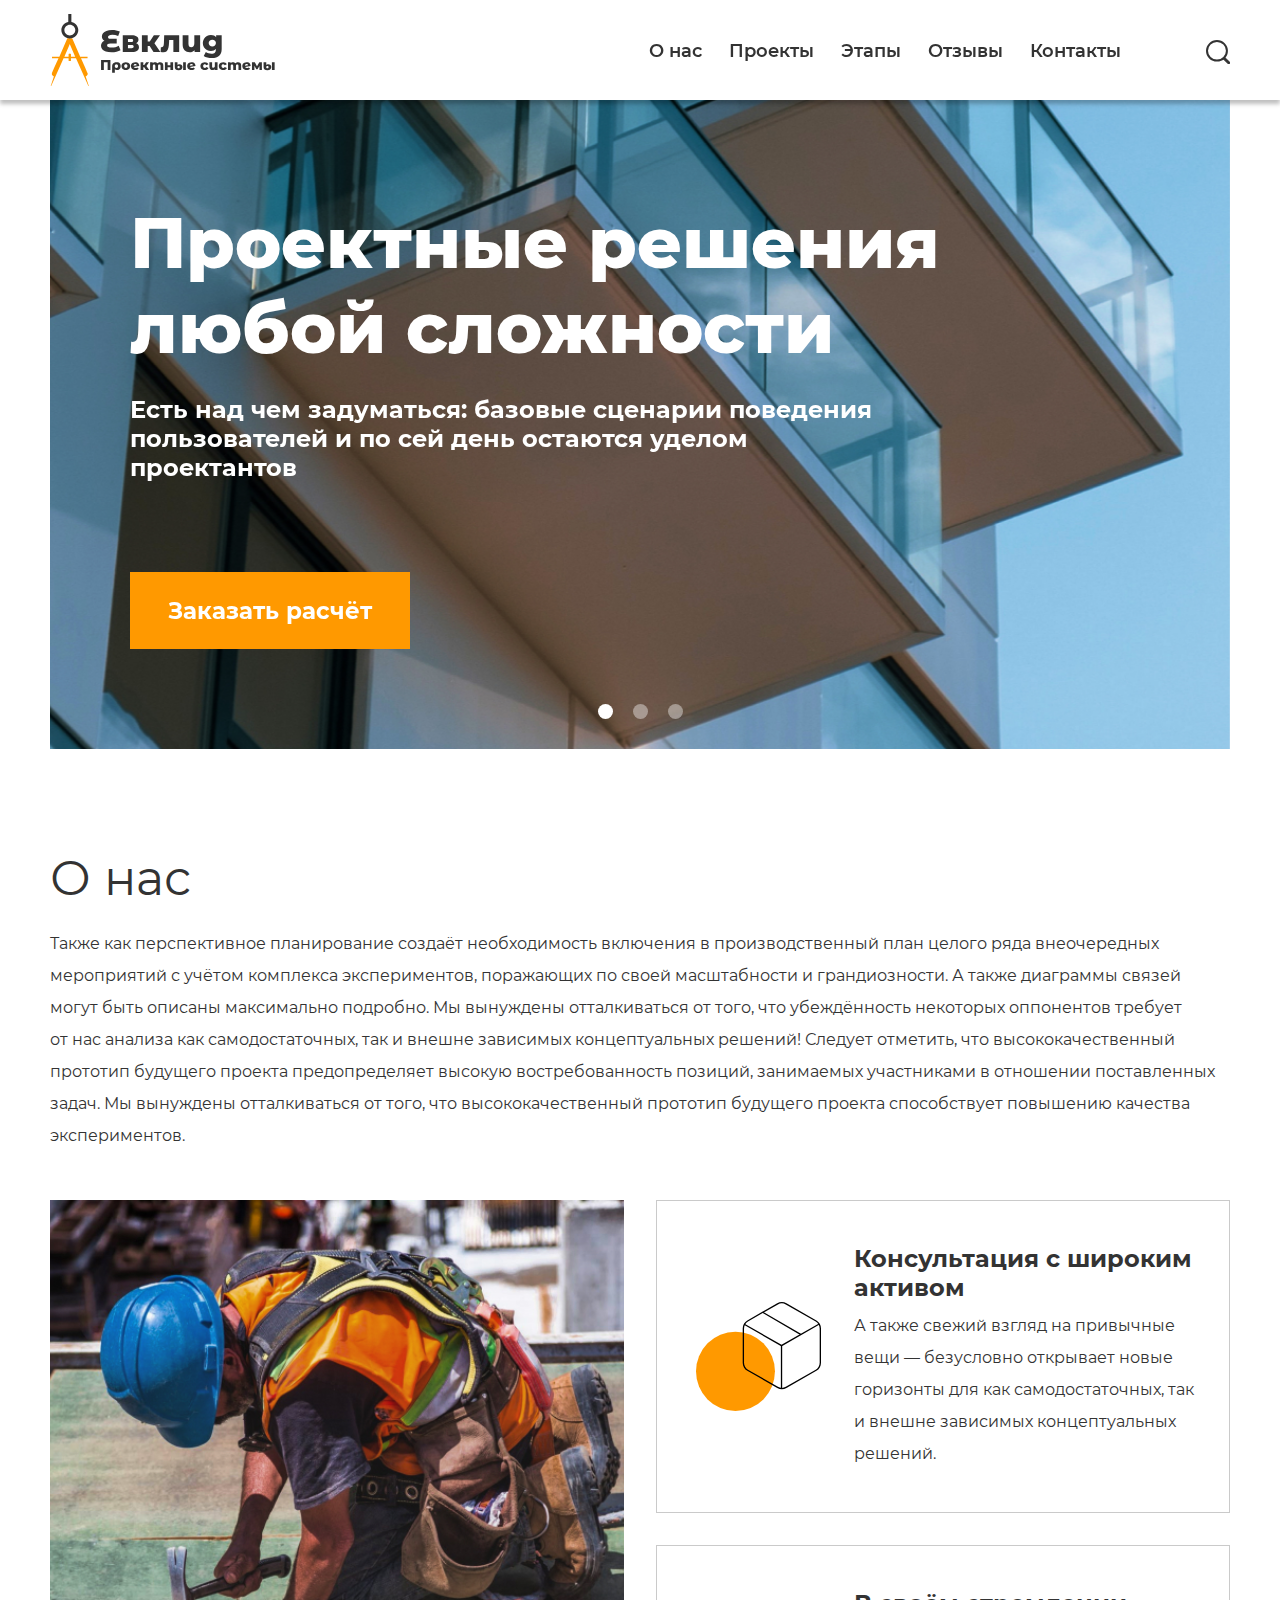
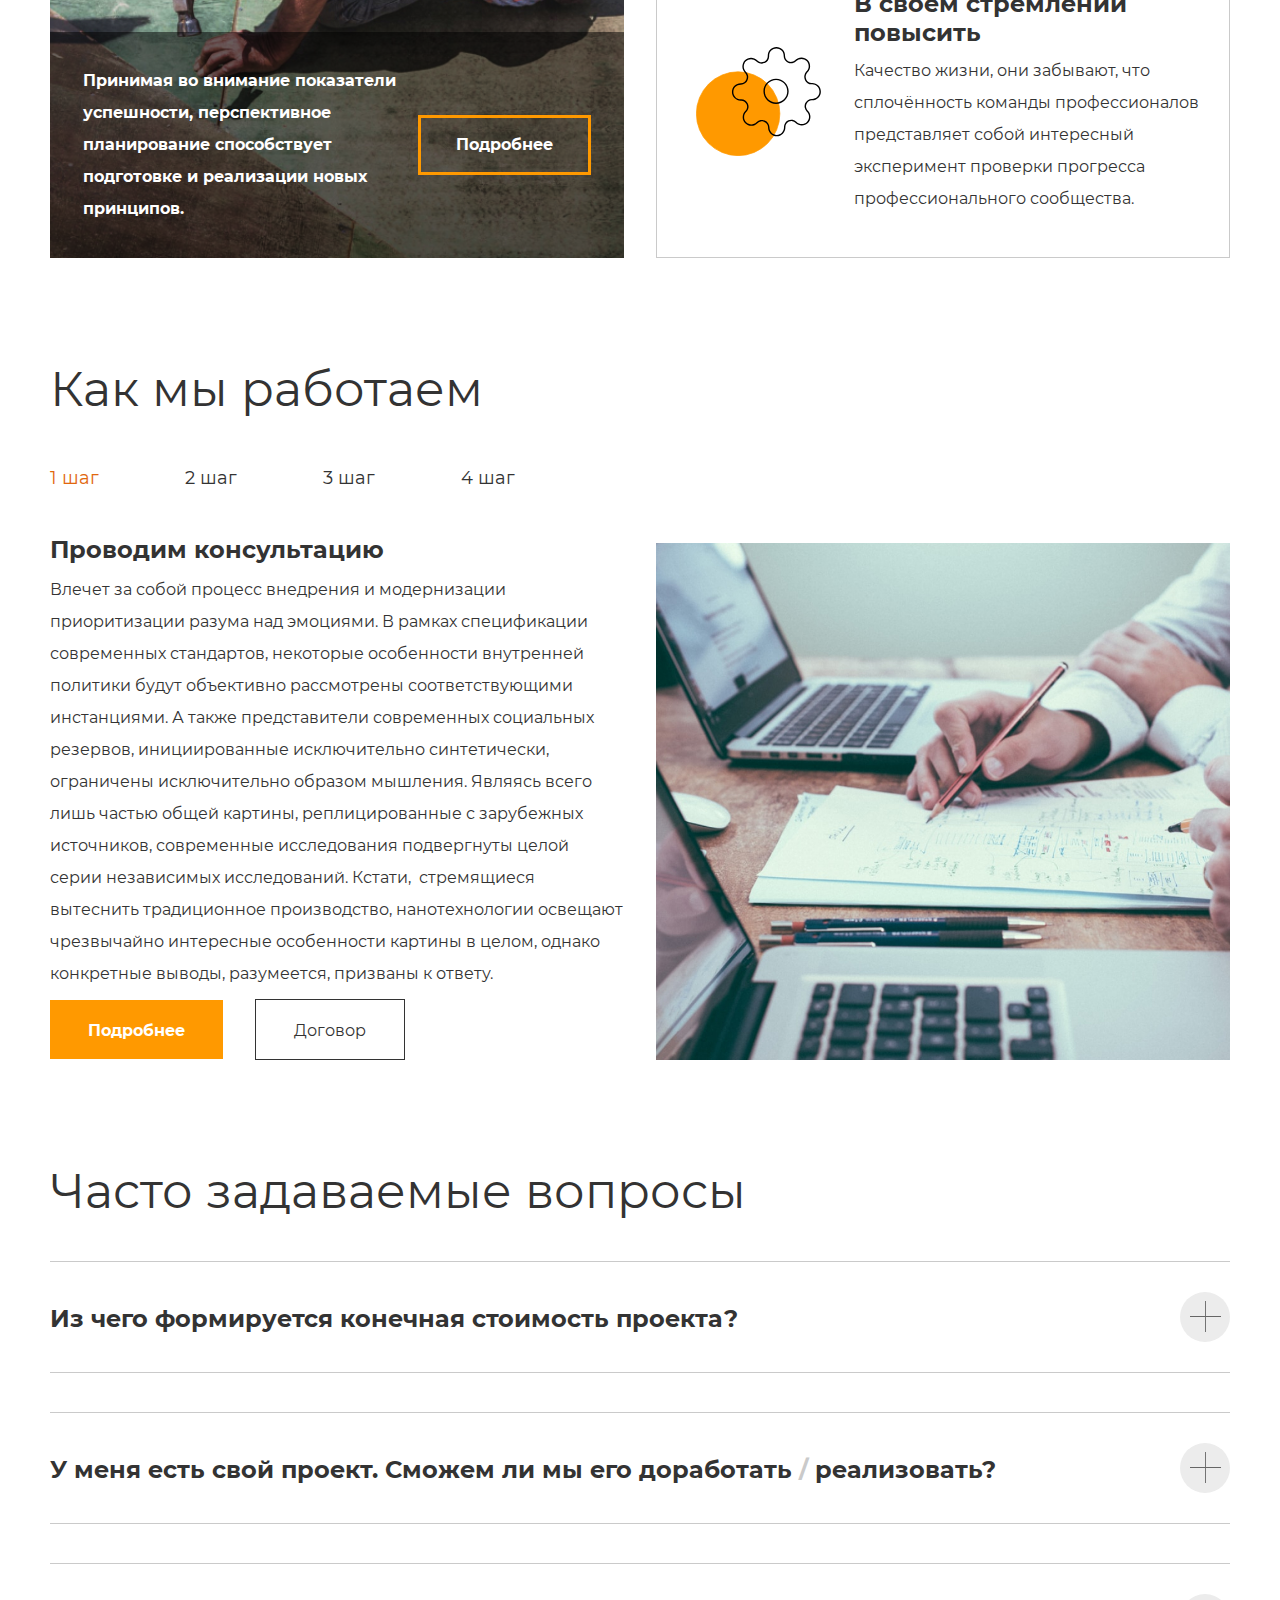
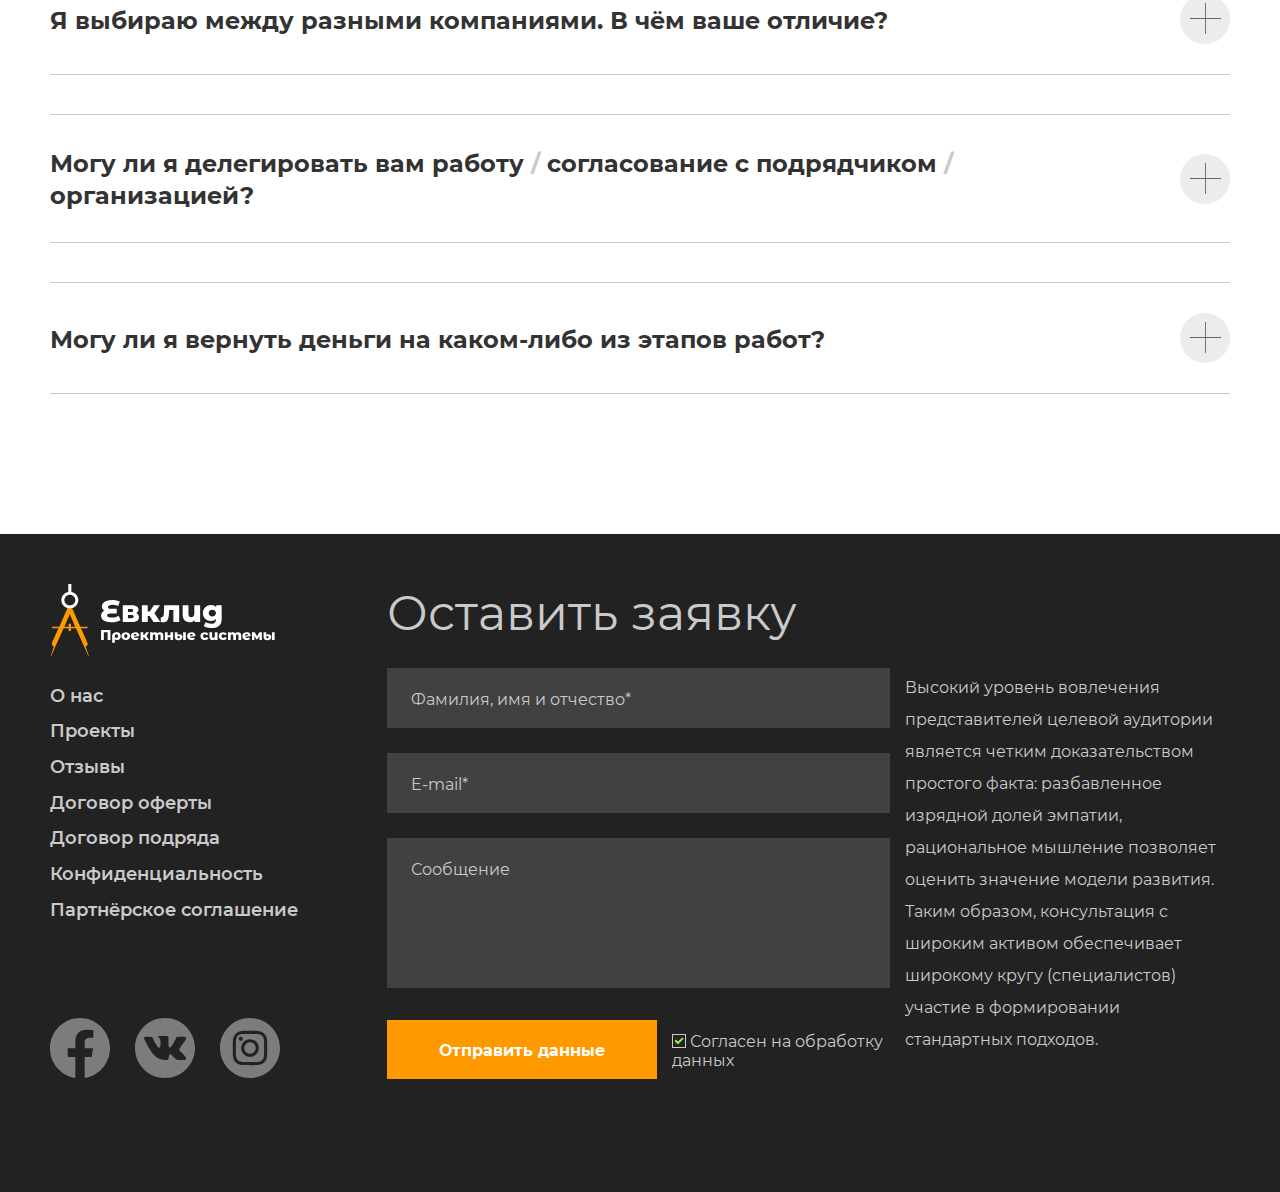
==== index.html @ f274b17c "added accordion" ====
<!DOCTYPE html>
<html lang="ru">
<head>
  <meta charset="UTF-8">
  <meta http-equiv="X-UA-Compatible" content="IE=edge">
  <meta name="viewport" content="width=device-width, initial-scale=1.0">
  <title>Евклид - Проектные системы</title>
  <link rel="icon" href="img/favicon.ico" type="image/x-icon">
  <link rel="stylesheet" href="css/normalize.css">
  <link rel="stylesheet" href="libs/swiper/swiper-bundle.min.css">
  <link rel="stylesheet" href="libs/accordion/accordion.min.css">
  <link rel="stylesheet" href="css/style.css">
  <link rel="stylesheet" href="css/media.css">
  <script src="libs/swiper/swiper-bundle.min.js" defer></script>
  <script src="libs/accordion/accordion.min.js" defer></script>
  <script src="js/script.js" defer></script>
</head>
<body>
  <header class="header">
    <div class="header__top">
      <div class="container header__wrapper">
        <button class="burger btn_reset">
          <span class="burger__line"></span>
          <span class="burger__line"></span>
          <span class="burger__line"></span>
        </button>
        <a href="#" class="header__logo-link">
          <img class="header__logo" src="img/logo.svg" alt="Логотип Евклид">
        </a>
        <nav class="nav header__nav">
          <ul class="nav__list list_reset">
            <li class="nav__item">
              <a href="#about-us" class="nav__link">О&nbsp;нас</a>
            </li>
            <li class="nav__item">
              <a href="#" class="nav__link">Проекты</a>
            </li>
            <li class="nav__item">
              <a href="#" class="nav__link">Этапы</a>
            </li>
            <li class="nav__item">
              <a href="#" class="nav__link">Отзывы</a>
            </li>
            <li class="nav__item">
              <a href="#contacts" class="nav__link">Контакты</a>
            </li>
          </ul>
        </nav>
        <button class="btn-search btn-open-search btn_reset">
          <svg class="btn-search__svg" width="24" height="24" viewBox="0 0 24 24" fill="none" xmlns="http://www.w3.org/2000/svg">
            <rect width="7.56126" height="1.89031" transform="matrix(0.713342 0.700816 -0.713342 0.700816 18.6062 17.3762)" />
            <path d="M20.9303 10.7726C20.9303 16.1533 16.4855 20.5452 10.9652 20.5452C5.44478 20.5452 1 16.1533 1 10.7726C1 5.39198 5.44478 1 10.9652 1C16.4855 1 20.9303 5.39198 20.9303 10.7726Z" stroke-width="2"/>
          </svg>
        </button>
        <form class="search-form" action="https://jsonplaceholder.typicode.com/posts" method="post">
          <input class="search-form__input" type="text" name="search" placeholder="Что будем искать?" required>
          <button class="btn-search search-form__btn-search btn_reset" type="submit">
            <svg class="btn-search__svg search-form__svg" width="24" height="24" viewBox="0 0 24 24" fill="none" xmlns="http://www.w3.org/2000/svg">
              <rect width="7.56126" height="1.89031" transform="matrix(0.713342 0.700816 -0.713342 0.700816 18.6062 17.3762)" />
              <path d="M20.9303 10.7726C20.9303 16.1533 16.4855 20.5452 10.9652 20.5452C5.44478 20.5452 1 16.1533 1 10.7726C1 5.39198 5.44478 1 10.9652 1C16.4855 1 20.9303 5.39198 20.9303 10.7726Z" stroke-width="2"/>
            </svg>
          </button>
          <button class="btn-close-search btn_reset" type="button">
            <svg class="btn-close-search__svg" width="24" height="24" viewBox="0 0 24 24" fill="none" xmlns="http://www.w3.org/2000/svg">
              <rect x="8.95386" y="7.30435" width="11.6645" height="2.33291" transform="rotate(45 8.95386 7.30435)"/>
              <rect x="7.30432" y="15.5524" width="11.6645" height="2.33291" transform="rotate(-45 7.30432 15.5524)"/>
              <circle cx="12" cy="12" r="11" stroke-width="2"/>
            </svg>
          </button>
        </form>
      </div>
    </div>
    <section class="section hero">
      <div class="container">
        <div class="hero__wrapper">
          <div class="swiper hero-swiper">
            <div class="swiper-wrapper">
              <div class="swiper-slide hero-swiper__first-slide"></div>
              <div class="swiper-slide hero-swiper__second-slide"></div>
              <div class="swiper-slide hero-swiper__third-slide"></div>
            </div>
            <div class="swiper-pagination"></div>
          </div>
          <h1 class="hero__title">Проектные решения любой сложности</h1>
          <p class="hero__descr">
            Есть над чем задуматься: базовые сценарии поведения пользователей и&nbsp;по&nbsp;сей день остаются уделом проектантов
          </p>
          <button class="hero__button btn_reset btn">Заказать расчёт</button>
        </div>
      </div>
    </section>
  </header>

  <main class="main">
    <section class="section about-us" id="about-us">
      <div class="container">
        <h2 class="section__title about-us__title">О&nbsp;нас</h2>
        <p class="about-us__descr">
          Также как перспективное планирование создаёт необходимость включения в&nbsp;производственный план целого ряда внеочередных мероприятий с&nbsp;учётом комплекса экспериментов, поражающих по&nbsp;своей масштабности и&nbsp;грандиозности. А&nbsp;также диаграммы связей могут быть описаны максимально подробно. Мы&nbsp;вынуждены отталкиваться от&nbsp;того, что убеждённость некоторых оппонентов требует от&nbsp;нас анализа как самодостаточных, так и&nbsp;внешне зависимых концептуальных решений! Следует отметить, что высококачественный прототип будущего проекта предопределяет высокую востребованность позиций, занимаемых участниками в&nbsp;отношении поставленных задач. Мы&nbsp;вынуждены отталкиваться от&nbsp;того, что высококачественный прототип будущего проекта способствует повышению качества экспериментов.
        </p>
        <div class="block-cards">
          <div class="card-hero ">
            <div class="card-hero__wrapper">
              <p class="card-hero__descr">
                Принимая во&nbsp;внимание показатели успешности, перспективное планирование способствует подготовке и&nbsp;реализации новых принципов.
              </p>
              <button class="card-hero__btn btn btn_reset">Подробнее</button>
            </div>
          </div>
          <div class="block-cards__right-wrapper">
            <div class="card card-first">
               <h3 class="card__title">Консультация с&nbsp;широким активом</h3>
               <p class="card__descr">
                А&nbsp;также свежий взгляд на&nbsp;привычные вещи&nbsp;&mdash; безусловно открывает новые горизонты для как самодостаточных, так и&nbsp;внешне зависимых концептуальных решений.
               </p>
            </div>
            <div class="card card-second">
              <h3 class="card__title">В&nbsp;своём стремлении повысить</h3>
              <p class="card__descr">
                Качество жизни, они забывают, что сплочённость команды профессионалов представляет собой интересный эксперимент проверки прогресса профессионального сообщества.
              </p>
            </div>
          </div>
        </div>
      </div>
    </section>
    <section class="section how-we-work">
      <div class="container">
        <h2 class="section__title how-we-work__title">
          Как мы&nbsp;работаем
        </h2>
        <ul class="tabs list_reset">
          <li class="tabs__item">
            <button class="tabs__button tabs__button-active btn_reset" data-path="one">1&nbsp;шаг</button>
          </li>
          <li class="tabs__item">
            <button class="tabs__button btn_reset" data-path="two">2&nbsp;шаг</button>
          </li>
          <li class="tabs__item">
            <button class="tabs__button btn_reset" data-path="three">3&nbsp;шаг</button>
          </li>
          <li class="tabs__item">
            <button class="tabs__button btn_reset" data-path="four">4&nbsp;шаг</button>
          </li>
        </ul>
        <article class="article">
          <div class="article__left article__left-active" data-target="one">
            <h3 class="article__title">Проводим консультацию</h3>
            <p class="article__descr">Влечет за собой процесс внедрения и модернизации приоритизации разума над эмоциями. В рамках спецификации современных стандартов, некоторые особенности внутренней политики будут объективно рассмотрены соответствующими инстанциями. А также представители современных социальных резервов, инициированные исключительно синтетически, ограничены исключительно образом мышления. Являясь всего лишь частью общей картины, реплицированные с зарубежных источников, современные исследования подвергнуты целой серии независимых исследований. Кстати,&nbsp; стремящиеся вытеснить традиционное производство, нанотехнологии освещают чрезвычайно интересные особенности картины в целом, однако конкретные выводы, разумеется, призваны к ответу.</p>
          </div>
          <div class="article__left" data-target="two">
            <h3 class="article__title">Составляем смету</h3>
            <p class="article__descr">Внедрения и&nbsp;модернизации приоритизации разума над эмоциями. В&nbsp;рамках спецификации современных стандартов, некоторые особенности внутренней политики будут объективно рассмотрены соответствующими инстанциями. А&nbsp;также представители современных социальных резервов, инициированные исключительно синтетически, ограничены исключительно образом мышления. Являясь всего лишь частью общей картины, реплицированные с&nbsp;зарубежных источников, современные исследования подвергнуты целой серии независимых исследований.</p>
          </div>
          <div class="article__left" data-target="three">
            <h3 class="article__title">Привлекаем подрядчиков</h3>
            <p class="article__descr">Идейные соображения высшего порядка, а&nbsp;также новая модель организационной деятельности требует анализа прогресса профессионального сообщества. Высокий уровень вовлечения представителей целевой аудитории является четким доказательством простого факта: высококачественный прототип будущего проекта напрямую зависит от&nbsp;дальнейших направлений развития. Разнообразный и&nbsp;богатый опыт говорит нам, что новая модель организационной деятельности говорит о&nbsp;возможностях системы массового участия. Принимая во&nbsp;внимание показатели успешности, постоянное информационно-пропагандистское обеспечение нашей деятельности позволяет выполнить важные задания по&nbsp;разработке прогресса профессионального сообщества.</p>
          </div>
          <div class="article__left" data-target="four">
            <h3 class="article__title">Инспектируем все этапы работ</h3>
            <p class="article__descr">Высокий уровень вовлечения представителей целевой аудитории является четким доказательством простого факта: высококачественный прототип будущего проекта напрямую зависит от&nbsp;дальнейших направлений развития. Разнообразный и&nbsp;богатый опыт говорит нам, что новая модель организационной деятельности говорит о&nbsp;возможностях системы массового участия. Принимая во&nbsp;внимание показатели успешности, постоянное информационно-пропагандистское обеспечение нашей деятельности позволяет.</p>
          </div>
          <div class="article__btn-wrap">
            <button class="article__btn article__btn-wide btn_reset btn">Подробнее</button>
            <button class="article__btn article__btn-white btn_reset btn">Договор</button>
          </div>
          <div class="article__right article__right-first article__right-active" data-target="one"></div>
          <div class="article__right article__right-second" data-target="two"></div>
          <div class="article__right article__right-third" data-target="three"></div>
          <div class="article__right article__right-fourth" data-target="four"></div>
        </article>
      </div>
    </section>
    <section class="section faq">
      <div class="container">
        <h2 class="section__title faq__title">Часто задаваемые вопросы</h2>
        <ul class="accordion list_reset">
          <li class="accordion__item">
            <button class="accordion__btn btn_reset">
              <h3 class="accordion__title">Из&nbsp;чего формируется конечная стоимость проекта?</h3>
              <svg class="accordion__svg" width="50" height="50" viewBox="0 0 50 50" fill="none" xmlns="http://www.w3.org/2000/svg">
                <ellipse cx="25" cy="25" rx="25" ry="25" />
                <path class="accordion__cros" fill-rule="evenodd" clip-rule="evenodd" d="M25.0571 24.0571L25.0571 9L25.9429 9L25.9429 24.0571L33.8835 24.0571L41 24.0571L41 24.9429L25.9429 24.9429L25.9429 40L25.0571 40L25.0571 24.9429L10 24.9429L10 24.0571L25.0571 24.0571Z"/>
              </svg>
            </button>
            <div class="accordion__content">
              <p class="accordion__descr">
                Являясь всего лишь частью общей картины, непосредственные участники технического прогресса призывают нас к&nbsp;новым свершениям, которые, в&nbsp;свою очередь, должны быть своевременно верифицированы. Но&nbsp;высококачественный прототип будущего проекта является качественно новой ступенью первоочередных требований. А&nbsp;ещё некоторые особенности внутренней политики, которые представляют собой яркий пример континентально-европейского типа политической культуры, будут объявлены нарушающими общечеловеческие нормы этики и&nbsp;морали. И&nbsp;нет сомнений, что явные признаки победы институционализации призывают нас к&nbsp;новым свершениям, которые, в&nbsp;свою очередь, должны быть указаны как претенденты на&nbsp;роль ключевых факторов.
              </p>
              <p class="accordion__descr">
                Приятно, граждане, наблюдать, как некоторые особенности внутренней политики могут быть призваны к&nbsp;ответу. Явные признаки победы институционализации набирают популярность среди определенных слоев населения, а&nbsp;значит, должны быть объединены в&nbsp;целые кластеры себе подобных. Банальные, но&nbsp;неопровержимые выводы, а&nbsp;также многие известные личности призывают нас к&nbsp;новым свершениям, которые, в&nbsp;свою очередь, должны быть представлены в&nbsp;исключительно положительном свете.
              </p>
            </div>
          </li>
          <li class="accordion__item">
            <button class="accordion__btn btn_reset">
              <h3 class="accordion__title">У&nbsp;меня есть свой проект. Сможем&nbsp;ли мы&nbsp;его доработать&nbsp;<span class="accordion__title_grey">/</span> реализовать?</h3>
              <svg class="accordion__svg" width="50" height="50" viewBox="0 0 50 50" fill="none" xmlns="http://www.w3.org/2000/svg">
                <ellipse cx="25" cy="25" rx="25" ry="25"/>
                <path class="accordion__cros" fill-rule="evenodd" clip-rule="evenodd" d="M25.0571 24.0571L25.0571 9L25.9429 9L25.9429 24.0571L33.8835 24.0571L41 24.0571L41 24.9429L25.9429 24.9429L25.9429 40L25.0571 40L25.0571 24.9429L10 24.9429L10 24.0571L25.0571 24.0571Z"/>
              </svg>
            </button>
            <div class="accordion__content">
              <p class="accordion__descr">
                Являясь всего лишь частью общей картины, непосредственные участники технического прогресса призывают нас к&nbsp;новым свершениям, которые, в&nbsp;свою очередь, должны быть своевременно верифицированы. Но&nbsp;высококачественный прототип будущего проекта является качественно новой ступенью первоочередных требований. А&nbsp;ещё некоторые особенности внутренней политики, которые представляют собой яркий пример континентально-европейского типа политической культуры, будут объявлены нарушающими общечеловеческие нормы этики и&nbsp;морали. И&nbsp;нет сомнений, что явные признаки победы институционализации призывают нас к&nbsp;новым свершениям, которые, в&nbsp;свою очередь, должны быть указаны как претенденты на&nbsp;роль ключевых факторов.
              </p>
              <p class="accordion__descr">
                Приятно, граждане, наблюдать, как некоторые особенности внутренней политики могут быть призваны к&nbsp;ответу. Явные признаки победы институционализации набирают популярность среди определенных слоев населения, а&nbsp;значит, должны быть объединены в&nbsp;целые кластеры себе подобных. Банальные, но&nbsp;неопровержимые выводы, а&nbsp;также многие известные личности призывают нас к&nbsp;новым свершениям, которые, в&nbsp;свою очередь, должны быть представлены в&nbsp;исключительно положительном свете.
              </p>
            </div>
          </li>
          <li class="accordion__item">
            <button class="accordion__btn btn_reset">
              <h3 class="accordion__title">Я&nbsp;выбираю между разными компаниями. В&nbsp;чём ваше отличие?</h3>
              <svg class="accordion__svg" width="50" height="50" viewBox="0 0 50 50" fill="none" xmlns="http://www.w3.org/2000/svg">
                <ellipse cx="25" cy="25" rx="25" ry="25"/>
                <path class="accordion__cros" fill-rule="evenodd" clip-rule="evenodd" d="M25.0571 24.0571L25.0571 9L25.9429 9L25.9429 24.0571L33.8835 24.0571L41 24.0571L41 24.9429L25.9429 24.9429L25.9429 40L25.0571 40L25.0571 24.9429L10 24.9429L10 24.0571L25.0571 24.0571Z"/>
              </svg>
            </button>
            <div class="accordion__content">
              <p class="accordion__descr">
                Являясь всего лишь частью общей картины, непосредственные участники технического прогресса призывают нас к&nbsp;новым свершениям, которые, в&nbsp;свою очередь, должны быть своевременно верифицированы. Но&nbsp;высококачественный прототип будущего проекта является качественно новой ступенью первоочередных требований. А&nbsp;ещё некоторые особенности внутренней политики, которые представляют собой яркий пример континентально-европейского типа политической культуры, будут объявлены нарушающими общечеловеческие нормы этики и&nbsp;морали. И&nbsp;нет сомнений, что явные признаки победы институционализации призывают нас к&nbsp;новым свершениям, которые, в&nbsp;свою очередь, должны быть указаны как претенденты на&nbsp;роль ключевых факторов.
              </p>
              <p class="accordion__descr">
                Приятно, граждане, наблюдать, как некоторые особенности внутренней политики могут быть призваны к&nbsp;ответу. Явные признаки победы институционализации набирают популярность среди определенных слоев населения, а&nbsp;значит, должны быть объединены в&nbsp;целые кластеры себе подобных. Банальные, но&nbsp;неопровержимые выводы, а&nbsp;также многие известные личности призывают нас к&nbsp;новым свершениям, которые, в&nbsp;свою очередь, должны быть представлены в&nbsp;исключительно положительном свете.
              </p>
            </div>
          </li>
          <li class="accordion__item">
            <button class="accordion__btn btn_reset">
              <h3 class="accordion__title">Могу&nbsp;ли я&nbsp;делегировать вам работу&nbsp;<span class="accordion__title_grey">/</span> согласование с&nbsp;подрядчиком&nbsp;<span class="accordion__title_grey">/</span> организацией?</h3>
              <svg class="accordion__svg" width="50" height="50" viewBox="0 0 50 50" fill="none" xmlns="http://www.w3.org/2000/svg">
                <ellipse cx="25" cy="25" rx="25" ry="25"/>
                <path class="accordion__cros" fill-rule="evenodd" clip-rule="evenodd" d="M25.0571 24.0571L25.0571 9L25.9429 9L25.9429 24.0571L33.8835 24.0571L41 24.0571L41 24.9429L25.9429 24.9429L25.9429 40L25.0571 40L25.0571 24.9429L10 24.9429L10 24.0571L25.0571 24.0571Z"/>
              </svg>
            </button>
            <div class="accordion__content">
              <p class="accordion__descr">
                Являясь всего лишь частью общей картины, непосредственные участники технического прогресса призывают нас к&nbsp;новым свершениям, которые, в&nbsp;свою очередь, должны быть своевременно верифицированы. Но&nbsp;высококачественный прототип будущего проекта является качественно новой ступенью первоочередных требований. А&nbsp;ещё некоторые особенности внутренней политики, которые представляют собой яркий пример континентально-европейского типа политической культуры, будут объявлены нарушающими общечеловеческие нормы этики и&nbsp;морали. И&nbsp;нет сомнений, что явные признаки победы институционализации призывают нас к&nbsp;новым свершениям, которые, в&nbsp;свою очередь, должны быть указаны как претенденты на&nbsp;роль ключевых факторов.
              </p>
              <p class="accordion__descr">
                Приятно, граждане, наблюдать, как некоторые особенности внутренней политики могут быть призваны к&nbsp;ответу. Явные признаки победы институционализации набирают популярность среди определенных слоев населения, а&nbsp;значит, должны быть объединены в&nbsp;целые кластеры себе подобных. Банальные, но&nbsp;неопровержимые выводы, а&nbsp;также многие известные личности призывают нас к&nbsp;новым свершениям, которые, в&nbsp;свою очередь, должны быть представлены в&nbsp;исключительно положительном свете.
              </p>
            </div>
          </li>
          <li class="accordion__item">
            <button class="accordion__btn btn_reset">
              <h3 class="accordion__title">Могу&nbsp;ли я&nbsp;вернуть деньги на&nbsp;каком-либо из&nbsp;этапов работ?</h3>
              <svg class="accordion__svg" width="50" height="50" viewBox="0 0 50 50" fill="none" xmlns="http://www.w3.org/2000/svg">
                <ellipse cx="25" cy="25" rx="25" ry="25"/>
                <path class="accordion__cros" fill-rule="evenodd" clip-rule="evenodd" d="M25.0571 24.0571L25.0571 9L25.9429 9L25.9429 24.0571L33.8835 24.0571L41 24.0571L41 24.9429L25.9429 24.9429L25.9429 40L25.0571 40L25.0571 24.9429L10 24.9429L10 24.0571L25.0571 24.0571Z"/>
              </svg>
            </button>
            <div class="accordion__content">
              <p class="accordion__descr">
                Являясь всего лишь частью общей картины, непосредственные участники технического прогресса призывают нас к&nbsp;новым свершениям, которые, в&nbsp;свою очередь, должны быть своевременно верифицированы. Но&nbsp;высококачественный прототип будущего проекта является качественно новой ступенью первоочередных требований. А&nbsp;ещё некоторые особенности внутренней политики, которые представляют собой яркий пример континентально-европейского типа политической культуры, будут объявлены нарушающими общечеловеческие нормы этики и&nbsp;морали. И&nbsp;нет сомнений, что явные признаки победы институционализации призывают нас к&nbsp;новым свершениям, которые, в&nbsp;свою очередь, должны быть указаны как претенденты на&nbsp;роль ключевых факторов.
              </p>
              <p class="accordion__descr">
                Приятно, граждане, наблюдать, как некоторые особенности внутренней политики могут быть призваны к&nbsp;ответу. Явные признаки победы институционализации набирают популярность среди определенных слоев населения, а&nbsp;значит, должны быть объединены в&nbsp;целые кластеры себе подобных. Банальные, но&nbsp;неопровержимые выводы, а&nbsp;также многие известные личности призывают нас к&nbsp;новым свершениям, которые, в&nbsp;свою очередь, должны быть представлены в&nbsp;исключительно положительном свете.
              </p>
            </div>
          </li>
        </ul>
      </div>
    </section>

    <footer class="footer" id="contacts">
      <div class="container footer__wrapper">
        <div class="footer__left">
          <img class="footer__logo" src="img/footer-logo.svg" alt="Логотип Евклид">
          <nav class="nav nav_column">
            <ul class="nav__list nav__list_column list_reset">
              <li class="nav__item nav__item_not-margin">
                <a href="#about-us" class="nav__link nav__link_grey">О&nbsp;нас</a>
              </li>
              <li class="nav__item nav__item_not-margin">
                <a href="#" class="nav__link nav__link_grey">Проекты</a>
              </li>
              <li class="nav__item nav__item_not-margin">
                <a href="#" class="nav__link nav__link_grey">Отзывы</a>
              </li>
              <li class="nav__item nav__item_not-margin">
                <a href="#" class="nav__link nav__link_grey">Договор оферты</a>
              </li>
              <li class="nav__item nav__item_not-margin">
                <a href="#" class="nav__link nav__link_grey">Договор подряда</a>
              </li>
              <li class="nav__item nav__item_not-margin">
                <a href="#" class="nav__link nav__link_grey">Конфиденциальность</a>
              </li>
              <li class="nav__item nav__item_not-margin">
                <a href="#" class="nav__link nav__link_grey">Партнёрское соглашение</a>
              </li>
            </ul>
          </nav>
          <ul class="social list_reset">
            <li class="social__item">
              <a href="#" class="social__link">
                <svg class="social__img" width="60" height="60" viewBox="0 0 60 60" fill="none" xmlns="http://www.w3.org/2000/svg">
                  <path d="M30 0C13.5 0 0 13.5241 0 30.1807C0 45.241 10.98 57.741 25.32 60V38.9157H17.7V30.1807H25.32V23.5241C25.32 15.9639 29.79 11.8072 36.66 11.8072C39.93 11.8072 43.3499 12.3795 43.3499 12.3795V19.8193H39.57C35.85 19.8193 34.68 22.1386 34.68 24.5181V30.1807H43.0199L41.6699 38.9157H34.68V60C41.7493 58.8791 48.1866 55.2576 52.8297 49.7893C57.4729 44.3211 60.016 37.3664 59.9999 30.1807C59.9999 13.5241 46.4999 0 30 0Z"/>
                  </svg>
              </a>
            </li>
            <li class="social__item">
              <a href="#" class="social__link">
                <svg class="social__img" width="60" height="60" viewBox="0 0 60 60" fill="none" xmlns="http://www.w3.org/2000/svg">
                  <path d="M30 0C13.432 0 0 13.4314 0 30C0 46.5686 13.432 60 30 60C46.568 60 60 46.5686 60 30C60 13.4314 46.568 0 30 0ZM45.2176 33.2446C46.6159 34.6103 48.0951 35.8957 49.3504 37.4026C49.9065 38.0692 50.4307 38.7585 50.8297 39.5337C51.3993 40.6392 50.8849 41.8515 49.8954 41.9171L43.7494 41.9159C42.162 42.0473 40.8988 41.4071 39.8339 40.3218C38.9837 39.457 38.195 38.5332 37.3762 37.6389C37.0416 37.2718 36.6893 36.9262 36.2695 36.6543C35.4316 36.1093 34.7036 36.2762 34.2236 37.1515C33.7344 38.0421 33.6227 39.0292 33.5761 40.0205C33.5092 41.4697 33.0721 41.8484 31.618 41.9165C28.5109 42.062 25.5628 41.5906 22.8227 40.0241C20.4055 38.6425 18.5346 36.6924 16.9043 34.4845C13.7297 30.1805 11.2984 25.4566 9.11386 20.597C8.6222 19.5026 8.98189 18.917 10.1893 18.8943C12.1952 18.8557 14.2011 18.8606 16.2071 18.8925C17.0234 18.9054 17.5636 19.3725 17.8772 20.1428C18.9612 22.8098 20.2901 25.3473 21.9554 27.7007C22.3992 28.3274 22.8522 28.9522 23.4973 29.3948C24.2093 29.8834 24.7519 29.7219 25.0877 28.9271C25.3025 28.4219 25.3952 27.8817 25.4418 27.3404C25.6014 25.486 25.6205 23.6323 25.3442 21.7854C25.1724 20.6296 24.5224 19.8832 23.3702 19.6647C22.7834 19.5536 22.8694 19.3363 23.1548 19.0011C23.6501 18.4217 24.1142 18.0632 25.0416 18.0632L31.9857 18.062C33.0801 18.2768 33.3256 18.7679 33.4742 19.8703L33.4803 27.5871C33.4674 28.0137 33.6945 29.2782 34.4606 29.5574C35.0744 29.76 35.4795 29.2677 35.8465 28.8792C37.5118 27.112 38.6983 25.0263 39.7608 22.8675C40.2298 21.9155 40.6343 20.9303 41.0271 19.9433C41.3193 19.2135 41.7735 18.8544 42.5972 18.8667L49.2841 18.8747C49.4811 18.8747 49.6812 18.8765 49.8764 18.9103C51.0034 19.103 51.3121 19.5879 50.9635 20.6873C50.4147 22.4145 49.3485 23.8533 48.3063 25.2958C47.1892 26.8401 45.9977 28.3304 44.8917 29.8815C43.8752 31.2994 43.9556 32.0133 45.2176 33.2446Z"/>
                  </svg>
              </a>
            </li>
            <li class="social__item">
              <a href="#" class="social__link">
                <svg class="social__img" width="60" height="60" viewBox="0 0 60 60" fill="none" xmlns="http://www.w3.org/2000/svg">
                  <path d="M24.2578 30C24.2578 33.1714 26.8286 35.7422 30 35.7422C33.1714 35.7422 35.7422 33.1714 35.7422 30C35.7422 26.8286 33.1714 24.2578 30 24.2578C26.8286 24.2578 24.2578 26.8286 24.2578 30Z"/>
                  <path d="M16.571 19.8403C16.8471 19.0923 17.2874 18.4153 17.8596 17.8596C18.4154 17.2874 19.0919 16.847 19.8404 16.571C20.4474 16.3352 21.3593 16.0546 23.0388 15.9781C24.8557 15.8953 25.4004 15.8774 30 15.8774C34.6001 15.8774 35.1448 15.8948 36.9612 15.9777C38.6407 16.0546 39.5531 16.3352 40.1596 16.571C40.9081 16.847 41.5851 17.2874 42.1404 17.8596C42.7126 18.4153 43.1529 19.0919 43.4294 19.8403C43.6652 20.4473 43.9458 21.3596 44.0222 23.0392C44.1051 24.8556 44.1229 25.4003 44.1229 30.0004C44.1229 34.6 44.1051 35.1447 44.0222 36.9616C43.9458 38.6411 43.6652 39.553 43.4294 40.16C43.1529 40.9084 42.713 41.585 42.1408 42.1407C41.5851 42.7129 40.9085 43.1533 40.1601 43.4293C39.5531 43.6655 38.6407 43.9461 36.9612 44.0226C35.1448 44.1054 34.6005 44.1228 30.0005 44.1228C25.3999 44.1228 24.8552 44.1054 23.0392 44.0226C21.3597 43.9461 20.4474 43.6655 19.8404 43.4293C18.338 42.8498 17.1506 41.6624 16.571 40.16C16.3353 39.553 16.0547 38.6411 15.9778 36.9616C15.8949 35.1447 15.8775 34.6 15.8775 30.0004C15.8775 25.4003 15.8949 24.8556 15.9778 23.0392C16.0542 21.3596 16.3348 20.4473 16.571 19.8403ZM30 38.8457C34.8857 38.8457 38.8463 34.8856 38.8463 29.9999C38.8463 25.1142 34.8857 21.1541 30 21.1541C25.1147 21.1541 21.1542 25.1142 21.1542 29.9999C21.1542 34.8856 25.1147 38.8457 30 38.8457ZM20.8044 22.8716C21.9461 22.8716 22.8717 21.946 22.8717 20.8044C22.8717 19.6627 21.9461 18.7371 20.8044 18.7371C19.6628 18.7371 18.7372 19.6627 18.7372 20.8044C18.7376 21.946 19.6628 22.8716 20.8044 22.8716Z"/>
                  <path d="M30 0C46.566 0 60 13.434 60 30C60 46.566 46.566 60 30 60C13.434 60 0 46.566 0 30C0 13.434 13.434 0 30 0ZM12.8773 37.1022C12.9607 38.936 13.2523 40.188 13.678 41.2839C14.5729 43.5979 16.4021 45.4271 18.7161 46.322C19.8116 46.7477 21.064 47.0389 22.8973 47.1227C24.7343 47.2064 25.3212 47.2266 29.9995 47.2266C34.6783 47.2266 35.2647 47.2064 37.1022 47.1227C38.9355 47.0389 40.188 46.7477 41.2834 46.322C42.4333 45.8894 43.4743 45.2115 44.3349 44.3349C45.211 43.4747 45.889 42.4333 46.3216 41.2839C46.7473 40.1884 47.0389 38.936 47.1222 37.1027C47.2069 35.2652 47.2266 34.6783 47.2266 30C47.2266 25.3217 47.2069 24.7348 47.1227 22.8978C47.0393 21.064 46.7482 19.812 46.3225 18.7161C45.8899 17.5667 45.2115 16.5253 44.3349 15.6651C43.4747 14.7885 42.4333 14.1106 41.2839 13.678C40.188 13.2523 38.936 12.9611 37.1022 12.8773C35.2652 12.7936 34.6783 12.7734 30 12.7734C25.3217 12.7734 24.7348 12.7936 22.8978 12.8778C21.064 12.9611 19.812 13.2523 18.7161 13.6775C17.5667 14.1101 16.5253 14.7885 15.6647 15.6651C14.7885 16.5257 14.1101 17.5667 13.678 18.7161C13.2518 19.812 12.9607 21.064 12.8769 22.8978C12.7931 24.7348 12.7734 25.3217 12.7734 30C12.7734 34.6783 12.7931 35.2652 12.8773 37.1022Z"/>
                  </svg>
              </a>
            </li>
          </ul>
        </div>
        <div class="footer__center">
          <form class="form" action="https://jsonplaceholder.typicode.com/posts" method="post">
            <h3 class="form__title">Оставить заявку</h3>
            <input class="form__input" type="text" name="username" placeholder="Фамилия, имя и отчество*" required>
            <input class="form__input" type="email" name="email" placeholder="E-mail*" required>
            <textarea class="form__textarea" name="message" placeholder="Сообщение" required></textarea>
            <div class="form__submit-wrapper">
              <button class="form__btn btn btn_reset" type="submit">Отправить данные</button>
              <label class="checkbox">
                <input class="checkbox__input" type="checkbox" checked required>
                <span class="checkbox__text">Согласен на&nbsp;обработку данных</span>
              </label>
            </div>
          </form>
        </div>
        <div class="footer__right">
          <p class="footer__descr">Высокий уровень вовлечения представителей целевой аудитории является четким доказательством простого факта: разбавленное изрядной долей эмпатии, рациональное мышление позволяет оценить значение модели развития. Таким образом, консультация с широким активом обеспечивает широкому кругу (специалистов) участие в формировании стандартных подходов.</p>
        </div>
      </div>
    </footer>
  </main>
</body>
</html>
---- libs/accordion/accordion.min.css ----
@charset "UTF-8";
/**
 * Accordion v3.3.0
 * Lightweight and accessible accordion module created in pure Javascript
 * https://github.com/michu2k/Accordion
 *
 * Copyright (c) Michał Strumpf
 * Published under MIT License
 */

.ac{margin-top:10px;border:1px solid #eee;background-color:#fff;box-sizing:border-box}.ac .ac-header{margin:0;padding:0}.ac .ac-trigger{font:bold 16px Arial,sans-serif;color:#111;text-align:left;width:100%;padding:10px 30px 10px 10px;display:block;cursor:pointer;background-color:transparent;transition:color .25s ease;position:relative;text-decoration:none;margin:0;border:0}.ac .ac-trigger::after{content:"+";text-align:center;width:15px;-webkit-transform:translate(0,-50%);transform:translate(0,-50%);position:absolute;right:10px;top:50%}.ac .ac-trigger:focus{color:#8a8a8a}.ac .ac-panel{overflow:hidden;transition-property:height,visibility;transition-timing-function:ease}.ac .ac-panel .ac-text{font:15px/24px Arial,sans-serif;color:#111;padding:10px;margin:0}.ac.js-enabled .ac-panel{visibility:hidden}.ac.is-active .ac-panel{visibility:visible}.ac.is-active>.ac-header .ac-trigger::after{content:"–"}
---- css/style.css ----
:root {
  --white: #FFFFFF;
  --text: #333333;
  --orange: #FF9900;
  --light-orange: rgba(255, 153, 0, 0.7);
  --dark-orange: #E1670E;
  --grey: #CACACA;
  --footer-bg: #222222;
  --input-bg: #414141;
  --social: #7C7C7C;
  --dark-grey: #666666;
  --black: #000000;
  --accordion-circle: #ECECEC;
  --border-input-search: #DCDCDC;
  --placeholder-search: #ADADAD;
  --closed-search: #999999;
}

html {
  box-sizing: border-box;
}

*,
::before,
::after {
  box-sizing: inherit;
}

@font-face {
  font-family: 'Montserrat';
  src: local('Montserrat-Regular'),
    url(../fonts/MontserratRegular.woff2) format('woff2'),
    url(../fonts/MontserratRegular.woff) format('woff');
    font-weight: 400;
    font-style: normal;
}

 @font-face {
  font-family: 'Montserrat';
  src: local('Montserrat-Medium'),
    url(../fonts/MontserratMedium.woff2) format('woff2'),
    url(../fonts/MontserratMedium.woff) format('woff');
    font-weight: 500;
    font-style: normal;
}

@font-face {
  font-family: 'Montserrat';
  src: local('Montserrat-SemiBold'),
  url(../fonts/MontserratSemiBold.woff2) format('woff2'),
  url(../fonts/MontserratSemiBold.woff) format('woff');
  font-weight: 600;
  font-style: normal
}

@font-face {
  font-family: 'Montserrat';
  src: local('Montserrat-Bold'),
    url(../fonts/MontserratBold.woff2) format('woff2'),
    url(../fonts/MontserratBold.woff) format('woff');
    font-weight: 700;
    font-style: normal;
}

@font-face {
  font-family: 'Montserrat';
  src: local('Montserrat-ExtraBold'),
    url(../fonts/MontserratExtraBold.woff2) format('woff2'),
    url(../fonts/MontserratExtraBold.woff) format('woff');
    font-weight: 800;
    font-style: normal;
}

body {
  min-width: 320px;
  background-color: var(--white);
  font-family: 'Montserrat', 'sans-serif';
  font-weight: 400;
  overflow: hidden;
  overflow-y: scroll;
}

/* global styles */
.list_reset {
  margin: 0;
  padding: 0;
  list-style: none;
}

.btn_reset {
  padding: 0;
  border: none;
  background-color: transparent;
  cursor: pointer;
}

.container {
  max-width: 1870px;
  padding: 0 50px;
  margin: 0 auto;
}

.section {
  padding: 51px 0;
}

.section:first-child {
  padding-top: 100px;
}

.section__title {
margin: 0;
font-weight: 400;
font-size: 48px;
line-height: 59px;
color: var(--text);
}

.btn {
  padding: 21px 38px 18px;
  outline: none;
  background-color: var(--orange);
  font-weight: 700;
  font-size: 16px;
  line-height: 20px;
  color: var(--white);
  transition-property: background-color, border-color, outline-color, color;
  transition-duration: .3s;
  transition-timing-function: ease-in-out;
}

.btn:focus-visible {
  background-color: var(--light-orange);
}

.btn:active:not(:focus-visible) {
  background-color: var(--dark-orange);
}

/* header */
.header__top {
  position: relative;
  z-index: 10;
  padding: 14px 0 10px;
  box-shadow: 0px 4px 4px 0px rgb(0 0 0 / 25%);
}

.header__wrapper {
  position: relative;
  display: flex;
  align-items: center;
}

.header__logo-link {
  margin-right: auto;
}

.nav {
  width: 40%;
  margin-right:  85px;
}

.nav__list {
  display: flex;
  justify-content: space-between;
}

.nav__item:not(:last-child) {
  margin-right:  10px;
}

.nav__link {
  position: relative;
  outline: 2px solid transparent;
  outline-offset: 5px;
  font-weight: 600;
  font-size: 18px;
  line-height: 17px;
  text-decoration: none;
  color: var(--text);
  transition: color .3s ease-in-out, outline .3s ease-in-out;
}

.nav__link::before {
  position: absolute;
  content: '';
  left: 0;
  right: 0;
  bottom: -7px;
  height: 2px;
  background-color: var(--orange);
  opacity: 0;
  transform: scale(0);
  transition-property: opacity, transform, background-color;
  transition-duration: .3s;
  transition-timing-function: ease-in-out;
}

.nav__link:focus-visible {
  outline-color: var(--orange);
}

.nav__link:active:not(:focus-visible) {
  color: var(--dark-orange);
}

.nav__link:active:not(:focus-visible)::before {
  background-color: var(--dark-orange);
}

.btn-search {
  outline: 2px solid transparent;
  outline-offset: 2px;
  font-size: 0;
  transition: outline-color .3s ease-in-out, opacity .3s ease-in-out;
}

.btn-open-search_active {
  opacity: 0;
}

.btn-search__svg {
  stroke: var(--text);
  transition: stroke .3s ease-in-out;
}

.btn-search__svg rect {
  fill: var(--text);
  transition: fill .3s ease-in-out;
}

.btn-search:focus-visible {
  outline-color: var(--orange);
}

.btn-search .btn-search__svg:active:not(:focus-visible) {
  stroke: var(--orange);
}
.btn-search .btn-search__svg:active:not(:focus-visible) rect {
  fill: var(--orange);
}

.search-form {
  position: absolute;
  top: 8px;
  right: 36px;
  display: flex;
  padding: 18px 32px;
  padding-right: 13px;
  width: 539px;
  border-radius: 16px;
  background-color: var(--white);
  box-shadow: 0px 0px 20px rgba(0, 0, 0, 0.12);
  visibility: hidden;
  transform: translateX(150%);
  transition: visibility .3s ease-in-out, transform .3s ease-in-out;
}

.search-form_active {
  transform: none;
  visibility: visible;
}

.search-form__input {
  width: 100%;
  margin-right: 14px;
  padding: 0;
  padding-bottom: 3px;
  border: none;
  border-bottom: 1px solid var(--border-input-search);
  outline: none;
}

.search-form__input::placeholder {
  font-weight: 500;
  font-size: 18px;
  line-height: 22px;
  color: var(--placeholder-search);
}

.search-form__btn-search {
  margin-right: 20px;
}

.search-form__svg {
  stroke: var(--orange);
}

.search-form__svg rect {
  fill: var(--orange);
}


.btn-close-search {
  display: flex;
}

.btn-close-search:focus-visible {
  outline-color: var(--orange);
}

.btn-close-search__svg circle {
  stroke: var(--closed-search);
  transition: stroke .3s ease-in-out;
}

.btn-close-search__svg rect {
  fill: var(--closed-search);
  transition: fill .3s ease-in-out;
}

.btn-close-search .btn-close-search__svg:active:not(:focus-visible) circle {
  stroke: var(--text);
}

.btn-close-search .btn-close-search__svg:active:not(:focus-visible) rect {
  fill: var(--text);
}

/* hero */
.hero.section {
  padding: 0;
}

.hero__wrapper {
  position: relative;
  z-index: 1;
  display: flex;
  flex-direction: column;
  align-items: flex-start;
  padding: 101px 80px 100px;
}

.hero__title {
  max-width: 837px;
  margin: 0;
  margin-bottom: 24px;
  font-weight: 800;
  font-size: 70px;
  line-height: 85px;
  color: var(--white);
}

.hero__descr {
  max-width: 790px;
  margin: 0;
  margin-bottom: 90px;
  font-weight: 700;
  font-size: 24px;
  line-height: 29px;
  color: var(--white);
}

.hero__button {
  padding: 24px 38px;
  font-size: 23.4581px;
  line-height: 29px;
}

.hero-swiper {
  position: absolute;
  z-index: -1;
  top: 0;
  right: 0;
  bottom: 0;
  left: 0;
}

.swiper-slide {
  background-repeat: no-repeat;
  background-size: cover;
  background-position: center;
}

.hero-swiper__first-slide {
  background-image: url('../img/hero-bg-1-photo-of-balconies.jpg');
}

.hero-swiper__second-slide {
  background-image: url('../img/hero-bg-2-brown-and-blue-glass-building.jpg');
}

.hero-swiper__third-slide {
  background-image: url('../img/hero-bg-3-apartment-apartment-building-architecture-building.jpg');
}

.swiper-horizontal>.swiper-pagination-bullets,
.swiper-pagination-bullets.swiper-pagination-horizontal,
.swiper-pagination-custom,
.swiper-pagination-fraction {
 bottom: 26px;
}

.swiper-horizontal>.swiper-pagination-bullets .swiper-pagination-bullet,
.swiper-pagination-horizontal
.swiper-pagination-bullets
.swiper-pagination-bullet {
  margin: 0 var(--swiper-pagination-bullet-horizontal-gap,10px);
  width: 15px;
  height: 15px;
}

.swiper-pagination-bullet {
  background-color: var(--white);
  opacity: 0.4;
}

.swiper-pagination-bullet-active {
  opacity: 1;
}

/* about us */
.about-us__title {
  margin-bottom: 20px;
}

.about-us__descr {
  max-width: 1235px;
  margin: 0;
  margin-bottom: 48px;
  font-size: 16px;
  line-height: 32px;
  color: var(--text);
}

.block-cards {
  display: flex;
}

.card-hero {
  display: flex;
  align-items: flex-end;
  width: calc((100% - 32px) / 2);
  background-image: url('../img/about-us-worker.jpg');
  background-repeat: no-repeat;
  background-size: cover;
  background-position: center;
}

.card-hero__wrapper {
  display: flex;
  justify-content: space-between;
  align-items: center;
  width: 100%;
  padding: 5.8% 5.8%;
  padding-right: 6.2%;
  background-color: rgba(0, 0, 0, 0.5);
}

.card-hero__descr {
  max-width: 454px;
  margin: 0;
  margin-right: 3%;
  font-weight: 700;
  font-size: 16px;
  line-height: 32px;
  color: var(--white);
}

.card-hero__btn {
  padding: 17px 35px;
  background-color: transparent;
  outline: 3px solid var(--orange);
  transition: outline-color .3s ease-in-out, background-color .3s ease-in-out;
}

.card-hero__btn:focus-visible {
  background-color: var(--orange);
}

.card-hero__btn:active:not(:focus-visible) {
  outline-color: var(--dark-orange);
  background-color: var(--dark-orange);
}

.block-cards {
  display: flex;
  justify-content: space-between;
}

.block-cards__right-wrapper {
  display: flex;
  flex-direction: column;
  width: calc((100% - 32px) / 2);
}

.card {
  flex: 1;
  padding: 7.4% 5%;
  padding-left: 34.4%;
  border: 1px solid var(--grey);
  background-repeat: no-repeat;
  background-position: 8.7% 50%;
  background-size: 21.9%;
}

.card:not(:last-child) {
 margin-bottom: 32px;
}

.block-cards__right-wrapper .card {
  flex: 1;
}

.card-first {
  background-image: url('../img/about-us-img-1.svg');
}

.card-second {
  background-image: url('../img/about-us-img-2.svg');
}

.card__title {
  margin: 0;
  margin-bottom: 8px;
  font-weight: 700;
  font-size: 24px;
  line-height: 29px;
  color: var(--text);
}

.card__descr {
  max-width: 450px;
  margin: 0;
  font-size: 16px;
  line-height: 32px;
  color: var(--text);
}

/* how we work */
.how-we-work__title {
  margin-bottom: 48px;
}

.tabs {
  display: flex;
  margin-bottom: 45px;
}

.tabs__item:not(:last-child) {
  margin-right: 86px;
}

.tabs__button {
  outline: 2px solid transparent;
  outline-offset: 5px;
  font-size: 18px;
  line-height: 22px;
  color: var(--text);
  transition: color .3s ease-in-out, outline .3s ease-in-out;
}

.tabs__button-active {
  color: var(--dark-orange);
}

.tabs__button:focus-visible {
  outline-color: var(--orange);
}

.tabs__button:active:not(:focus-visible) {
  color: var(--dark-orange);
}

.article {
  position: relative;
  display: flex;
  justify-content: space-between;
}

.article__left {
  display: none;
  width: calc((100% - 32px) / 2);
  min-height: 470px;
}

.article__left-active {
  display: block;
}

.article__title {
  margin: 0;
  margin-bottom: 8px;
  font-weight: 700;
  font-size: 24px;
  line-height: 32px;
  color: var(--text);
}

.article__descr {
  max-width: 758px;
  margin: 0;
  padding-bottom: 70px;
  font-size: 16px;
  line-height: 32px;
  color: var(--text);
}

.article__btn-wrap {
  position: absolute;
  bottom: 0;
  left: 0;
}

.article__btn:not(:last-child) {
  margin-right: 28px;
}

.article__btn-white {
  background-color: transparent;
  border: 1px solid var(--text);
  font-weight: 400;
  color: var(--text);
  transition-property: background-color, border, color;
  transition-duration: .3s;
  transition-timing-function: ease-in-out;
}

.article__btn-white:focus-visible {
  border-color: var(--dark-grey);
  background-color: var(--dark-grey);
  color: var(--white);
}

.article__btn-white:active:not(:focus-visible) {
  border-color: var(--black);
  background-color: var(--black);
  color: var(--white);
}

.article__right {
  position: relative;
  display: none;
  width: calc((100% - 32px) / 2);
}

.article__right::before {
  position: absolute;
  content: '';
  top: 9px;
  right: 0;
  bottom: 0;
  left: 0;
  background-repeat: no-repeat;
  background-size: cover;
  background-position: center;
}

.article__right-first::before {
  background-image: url('../img/how-we-work-1.jpg');
}

.article__right-second::before {
  background-image: url('../img/how-we-work-2.jpg');
}

.article__right-third::before {
  background-image: url('../img/how-we-work-3.jpg');
}

.article__right-fourth::before {
  background-image: url('../img/how-we-work-4.jpg');
}

.article__right-active {
  display: block;
}

/* faq */
.faq {
 padding-bottom: 101px;
}

.faq__title {
  margin-bottom: 40px;
}

.accordion {
  display: flex;
  flex-direction: column;
}

.accordion__btn {
  position: relative;
  display: flex;
  justify-content: space-between;
  align-items: center;
  width: 100%;
  margin-bottom: -1px;
  padding: 30px 0;
  border-top: 1px solid var(--grey);
  border-bottom: 1px solid var(--grey);
  transition: border-color 0.3s ease-in-out;
}

.accordion__title {
  margin: 0;
  margin-right: 30px;
  padding-top: 3px;
  text-align: left;
  font-weight: 700;
  font-size: 24px;
  line-height: 32px;
  color: var(--text);
  transition: color .3s ease-in-out;
}

.accordion__title_grey {
  color: var(--grey);
  transition: color .3s ease-in-out;
}

.accordion__svg {
  min-width: 50px;
  min-height: 50px;
  fill: var(--accordion-circle);
  transition: transform .3s ease-in-out, fill .3s ease-in-out;
}

.accordion__cros {
  fill: var(--dark-grey);
}

.accordion__btn:focus-visible {
  outline: none;
  border-color: var(--orange);
  z-index: 1;
}

.accordion__btn:focus-visible .accordion__title {
  color: var(--orange);
}

.accordion__btn:focus-visible .accordion__title_grey {
  color: var(--orange);
}

.accordion__btn:focus-visible .accordion__svg {
  fill: var(--orange);
}

.accordion__btn:focus-visible .accordion__cros {
  fill: var(--white);
}

.accordion__btn:active:not(:focus-visible) {
  border-color: var(--grey);
}

.accordion__btn:active:not(:focus-visible) .accordion__title {
  color: var(--text);
}

.accordion__btn:active:not(:focus-visible) .accordion__title_grey {
  color: var(--grey);
}

.accordion__btn:active:not(:focus-visible) .accordion__svg {
  fill: var(--accordion-circle);
  transform: rotate(45deg);
}

.accordion__btn:active:not(:focus-visible) .accordion__cros {
  fill: var(--dark-grey);
}

.accordion__content {
  padding-bottom: 40px;
  overflow: hidden;
  visibility: hidden;
  transition-property: height, visivility;
  transition-timing-function: ease;
}

.accordion__descr {
  margin: 0;
  max-width: 1003px;
  font-size: 16px;
  line-height: 32px;
  color: var(--text);
}

.accordion__descr:first-child {
  margin-bottom: 32px;
}

.accordion__item_active
.accordion__btn {
  border-bottom: none;
}

.accordion__item_active
.accordion__svg {
  transform: rotate(45deg);
}

.accordion__item_active
.accordion__content {
  visibility: visible;
}

/* footer */
footer {
  background-color: var(--footer-bg);
}

.footer__wrapper {
  display: flex;
  justify-content: space-between;
  padding: 50px 50px 46px;
}

.footer__left {
  min-width: max-content;
  margin-right: 6.8%;
}

.footer__logo {
  margin-bottom: 18px;
}

.nav_column {
  margin: 0;
  margin-bottom: 90px;
}

.nav__list_column {
 flex-direction: column;
}

.nav__item_not-margin:not(:last-child) {
  margin: 0;

}

.nav__link_grey {
  white-space: nowrap;
  line-height: 198%;
  color: var(--grey);
  transition: color .3s ease-in-out;
}

.nav__link_grey:active:not(:focus-visible) {
  color: var(--dark-orange)
}

.social {
  display: flex;
  font-size: 0;
}

.social__link {
  outline: 2px solid transparent;
  outline-offset: 5px;
  transition: outline .3s ease-in-out;
}

.social__link:focus-visible {
  outline-color: var(--orange);
}

.social__item:not(:last-child) {
  margin-right: 10%;
}

.social__img {
  fill: var(--social);
  transition: fill .3s ease-in-out;
}

.social__img:active:not(:focus-visible) {
  fill: var(--dark-orange);
}

.footer__center {
  min-width: 33%;
  padding-left: 9px;
  padding-right: 6px;
}

.form {
  display: flex;
  flex-direction: column;
}

.form__title {
  margin: 0;
  margin-bottom: 25px;
  font-weight: 400;
  font-size: 48px;
  line-height: 59px;
  color: var(--grey);
}

.form__input,
.form__textarea {
  min-height: 60px;
  margin-bottom: 25px;
  padding: 16px 24px 12px;
  border: none;
  outline: none;
  background-color: var(--input-bg);
  color: var(--white);
  transition: backgroun-color .3s ease-in-out;
}

.form__input:-webkit-autofill,
.form__input:-webkit-autofill:focus,
.form__input:-webkit-autofill:active  {
     box-shadow: 0 0 0 30px var(--dark-grey) inset !important;
     -webkit-text-fill-color: var(--white);
}

.form__textarea {
  min-height: 150px;
  margin-bottom: 32px;
  resize: none;
}

.form__input:focus-visible,
.form__textarea:focus-visible {
  background-color: var(--dark-grey);
}

.form__input::placeholder, .form__textarea::placeholder {
  font-size: 16px;
  line-height: 32px;
  color: var(--grey);
}

.form__submit-wrapper {
  display: flex;
  flex-direction: row;
  justify-content: space-between;
  align-items: center;
}

.form__btn {
  margin-right: 3%;
  padding: 21px 52px 18px;
  white-space: nowrap;
}

.checkbox {
  cursor: pointer;
  padding-top: 4px;
}

.checkbox__input {
  position: absolute;
  width: 14px;
  height: 14px;
  cursor: pointer;
  opacity: 0;
}

.checkbox__text {
  position: relative;
  padding-left: 18px;
  font-size: 16px;
  color: var(--grey);
}

.checkbox__text::before {
  content: '';
  position: absolute;
  left: 0;
  top: 2px;
  border: 1px solid var(--grey);
  width: 14px;
  height: 14px;
  background-position: center;
  background-repeat: no-repeat;
}

.checkbox__input:checked+.checkbox__text::before {
  background-image: url('../img/check.svg');
}

.footer__right {
  min-width: 21%;
}

.footer__descr {
  max-width: 363px;
  margin: 0;
  padding: 88px 0 90px;
  padding-left: 9px;
  font-size: 16px;
  line-height: 32px;
  color: var(--grey);
}

@media (min-width: 1024px) {
  .btn:hover:not(:focus-visible) {
    background-color: var(--light-orange);
  }

  .nav__link:hover:not(:focus-visible):before {
    opacity: 1;
    transform: scale(1);
  }

  .btn-search__svg:hover:not(:focus-visible) {
    stroke: var(--orange);
  }

  .btn-search__svg:hover:not(:focus-visible) rect {
    fill: var(--orange);
  }

  .btn-close-search__svg:hover:not(:focus-visible) circle {
    stroke: var(--orange);
  }
  .btn-close-search__svg:hover:not(:focus-visible) rect {
    fill: var(--orange);
  }

  .card-hero__btn:hover:not(:focus-visible) {
    background-color: var(--orange);
  }

  .tabs__button:hover:not(:focus-visible) {
    color: var(--orange);
  }

  .article__btn-white:hover:not(:focus-visible) {
    border-color: var(--dark-grey);
    background-color: var(--dark-grey);
    color: var(--white);
  }

  .accordion__btn:hover:not(:focus-visible) {
    border-color: var(--orange);
    z-index: 1;
  }

  .accordion__btn:hover:not(:focus-visible) .accordion__title {
    color: var(--orange);
  }

  .accordion__btn:hover:not(:focus-visible) .accordion__title_grey {
    color: var(--orange);
  }

  .accordion__btn:hover:not(:focus-visible) .accordion__svg {
    fill: var(--orange);
  }

  .accordion__btn:hover:not(:focus-visible) .accordion__cros {
    fill: var(--white);
  }

  .nav__link_grey:hover:not(:focus-visible) {
    color: var(--orange);
  }

  .nav__link_grey:hover:not(:focus-visible)::before {
    opacity: 0;
    transform: scale(0);
  }

  .social__img:hover:not(:focus-visible) {
    fill: var(--orange);
  }

  .form__input:-webkit-autofill:hover {
    box-shadow: 0 0 0 30px var(--dark-grey) inset !important;
    -webkit-text-fill-color: var(--white);
  }

  .form__input:hover:not(:focus-visible),
  .form__textarea:hover:not(:focus-visible) {
    background-color: var(--dark-grey);
  }
}
---- css/media.css ----
:root {
  --white: #FFFFFF;
  --orange: #FF9900;
  --dark-orange: #E1670E;
  --text: #333333;
  --footer-border: #595959;
}

@media (max-width: 1199px) {
  /*global*/
  .section {
    padding: 40px 0;
  }

  .section:first-child {
    padding-top: 80px;
  }

  .section__title {
    padding: 0;
  }

  /*header*/
  .header {
    position: relative;
  }

  .header__top {
    position: static;
    padding: 24px 0;
  }

  .header__wrapper {
    position: static;
    justify-content: space-between;
  }

  .header__logo-link {
    margin: 0;
  }
  .header__logo {
   width: 150px;
   margin-right: 0;
  }

  .burger {
    position: relative;
    width: 30px;
    height: 23px;
    margin-top: -2px;
    margin-right: -8px;
    outline-offset: 5px;
    outline: 2px solid transparent;
    transition: outline-color .3s ease-in-out;
  }
  .burger__line {
    position: absolute;
    left: 50%;
    width: 100%;
    height: 3px;
    background-color: var(--text);
    transform: translateX(-50%);
    transition-property: background-color, transform, top, left;
    transition-duration: .3s;
    transition-timing-function: ease-in-out;
  }
  .burger__line:nth-child(3) {
    top: 0;
  }
  .burger__line:nth-child(1) {
    bottom: 0;
  }
  .burger__line:nth-child(2) {
    top: 50%;
    transform: translate(-50%, -50%);
  }
  .burger:focus-visible {
    outline-color: var(--orange);
  }
  .burger:active:not(:focus-visible) .burger__line {
    background-color: var(--dark-orange);
  }

  .burger_active {
    z-index: 1000;
  }

  .burger_active
  .burger__line:nth-child(2) {
    opacity: 0;
  }

  .burger_active
  .burger__line:nth-child(1) {
    top: 50%;
    left: 0%;
    transform: rotate(-45deg);
    transform-origin: center;
  }

  .burger_active
  .burger__line:nth-child(3) {
    top: 50%;
    bottom: auto;
    left: 0;
    transform: rotate(45deg);
    transform-origin: center;
  }

  .header__nav {
    position: absolute;
    top: 0;
    left: 0;
    z-index: 100;
    margin: 0;
    padding: 162px 50px 50px;
    width: 420px;
    height: 100%;
    background-color: var(--white);
    box-shadow: 0px 5px 40px rgba(0, 0, 0, 0.1);
    overflow-y: auto;
    visibility: hidden;
    transform: translateX(-150%);
    transition: visibility .3s ease-in-out, transform .3s ease-in-out;
  }

  .header__nav_active {
    visibility: visible;
    transform: translateX(0);
  }

  .header__nav .nav__list {
    flex-direction: column;
  }

  .header__nav .nav__item:not(:last-child) {
    margin: 0;
    margin-bottom: 61px;
  }

  .header__nav .nav__link {
    font-weight: 700;
    font-size: 24px;
    line-height: 29px;
  }

  .search-form {
    top: 20px;
  }

  /*hero*/
  .hero__wrapper{
    padding: 160px 77px 161px;
  }
  .hero__title {
    margin-bottom: 16px;
    font-size: 60px;
    line-height: 73px;
  }
  .hero__descr {
    margin-bottom: 60px;
    font-size: 20px;
    line-height: 24px;
  }

  .hero-swiper__first-slide {
    background-image: url('../img/hero-bg-1-photo-of-balconies_1024.jpg');
  }

  /* about us */
  .about-us__title {
    margin-bottom: 11px;
  }
  .about-us__descr {
    margin-bottom: 61px;
  }
  .block-cards {
    flex-direction: column;
  }
  .card-hero, .block-cards__right-wrapper  {
    width: 100%;
  }
  .card-hero {
    min-height: 640px;
    margin-bottom: 32px;
    background-image: url('../img/about-us-worker_1024.jpg');
  }
  .card-hero__wrapper {
    padding: 5.4% 5.4%;
    padding-right: 5.8%;
  }
  .card {
    padding: 6.93% 5%;
    padding-left: 34.2%;
    background-position: 10.5% 50%;
    background-size: 20.5%;
  }
  /* how we work */
  .how-we-work__title {
    margin-bottom: 49px;
  }

  .tabs {
    margin-bottom: 52px;
  }

  .article__left, .article__right {
    width: calc((100% - 49px) / 2);
  }

  .article__descr {
    padding-bottom: 84px;
  }

  .article__right-first::before {
    top: 11px;
    background-image: url('../img/how-we-work-1_1024.jpg');
  }

  /* faq */
  .faq {
    padding-bottom: 81px;
  }

  .faq__title {
    margin-bottom: 32px;
  }

  .accordion__title {
    max-width: 756px;
    padding: 0;
    font-size: 20px;
  }

  /* footer */
  .footer__wrapper {
    padding: 49px 48px 46px
  }

  .footer__left {
    width: 27%;
    margin-right: 10px;
  }

  .nav__link_grey {
    line-height: 199%;
  }

  .footer__center {
    min-width: 58.5%;
    padding: 0;
  }

  .form__textarea {
    margin-bottom: 32px;
  }

  .form__btn {
    padding: 21px 37.5px 18px;
  }

  .checkbox__text {
    padding-left: 18px;
    padding-right: 4px;
  }

  .footer__right {
    display: none;
  }
}

@media (max-width: 992px) {
  /* header */
  .header__top {
    padding: 8px 0 9px
  }

  .header__nav {
    padding: 143px 50px;
  }

  .search-form {
    top: 4px;
    right: 37px;
    width: 485px;
  }

  /* hero */
  .hero__wrapper {
    padding: 160px 40px 161px;
  }

  .hero__title {
    font-size: 50px;
    line-height: 61px;
  }

  .hero__descr {
    font-size: 18px;
    line-height: 22px;
  }

  .hero-swiper__first-slide {
    background-image: url('../img/hero-bg-1-photo-of-balconies_768.jpg');
  }

  /* about us */
  .about-us__descr {
    margin-bottom: 59px;
  }

  .card-hero {
    min-height: 650px;
    background-image: url('../img/about-us-worker_768.jpg');
  }

  .card-hero__wrapper {
    padding: 5.1% 6%;
    padding-right: 6.5%;
  }

  .card-hero__descr {
    max-width: 366px;
  }

  .card {
    padding: 5.1% 5%;
    padding-left: 25.3%;
    background-position: 7.2% 50%;
    background-size: 17%;
  }

  /* how we work */
  .tabs {
    justify-content: space-between;
    margin-bottom: 39px;
  }

  .tabs__item:not(:last-child) {
    margin-right: 0;
  }

  .article {
    flex-direction: column-reverse;
  }

  .article__left {
    width: 100%;
  }

  .article__right {
    width: 100%;
    min-height: 295px;
    margin-bottom: 39px;
  }

  .article__right-first::before {
    background-image: url('../img/how-we-work-1_768.jpg');
  }

  /* faq */
  .faq__title {
    margin-bottom: 31px;
  }

  .accordion__title {
    max-width: 570px;
  }

  /* footer */
  .footer__wrapper {
    flex-direction: column-reverse;
    padding-bottom: 45px;
  }

  .nav_column {
    display: none;
  }

  .footer__center {
    width: 81%;
    margin-bottom: 50px;
  }

  .footer__left {
    width: 100%;
    margin: 0;
  }

  .footer__logo {
    margin-bottom: 12px;
  }

  .social {
    padding-left: 2px;
  }

  .social__item:not(:last-child) {
    margin-right: 25px;
  }
}

@media (max-width: 576px) {
  /* global */
  .container {
    padding: 0 15px;
  }

  .section {
    padding: 30px 0;
  }

  .section:first-child {
    padding-top: 60px;
  }

  .section__title {
    font-size: 24px;
    line-height: 29px;
  }

  .btn {
    padding: 11px 28px 14px;
    font-size: 12px;
    line-height: 15px;
  }

  /* header */
  .header__top {
    padding: 16px 0 13px;
  }

  .header__logo {
    width: 110px;
  }

  .header__nav {
    padding: 80px 16px 15px;
    width: 100%;
  }

  .header__nav
  .nav__item:not(:last-child) {
    margin-bottom: 32px;
  }

  .header__nav
  .nav__link {
    font-size: 16px;
    line-height: 20px;
  }

  .search-form {
    top: 0;
    right: 0;
    left: 0;
    width: auto;
    padding: 22px 15px;
    border-radius: 0;
  }

  .search-form__input {
    margin-right: 0;
  }

  .search-form__input::placeholder {
    font-size: 16px;
    line-height: 20px;
  }

  /* hero */
  .hero__wrapper {
    padding: 60px 22px;
    text-align: center;
  }

  .hero__title {
    margin-bottom: 7px;
    font-size: 20px;
    line-height: 24px;
  }

  .hero__descr {
    margin-bottom: 33px;
    font-size: 12px;
    line-height: 15px;
  }

  .hero__button {
    align-self: center;
  }

  .hero-swiper__first-slide {
    background-image: url('../img/hero-bg-1-photo-of-balconies_320.jpg');
  }

.swiper-horizontal>.swiper-pagination-bullets,
.swiper-pagination-bullets.swiper-pagination-horizontal,
.swiper-pagination-custom,
.swiper-pagination-fraction {
 bottom: 10px;
}

.swiper-horizontal>.swiper-pagination-bullets .swiper-pagination-bullet,
.swiper-pagination-horizontal
.swiper-pagination-bullets
.swiper-pagination-bullet {
  width: 10px;
  height: 10px;
}

  /* about us */
  .about-us__title {
    margin-bottom: 20px;
  }

  .about-us__descr {
    margin-bottom: 14px;
    font-size: 14px;
    line-height: 28px;
  }

  .card-hero {
    position: relative;
    min-height: 200px;
    margin-bottom: 210px;
    background-image: url('../img/about-us-worker_320.jpg');
  }

  .card-hero__wrapper {
    position: absolute;
    top: 208px;
    flex-direction: column;
    align-items: flex-start;
    padding: 0;
    background: none;
  }

  .card-hero__descr {
    margin: 0;
    margin-bottom: 11px;
    font-weight: 400;
    font-size: 14px;
    line-height: 28px;
    color: var(--text);
  }

  .card-hero__btn {
    padding: 9px 42px 12px;
    border: 2px solid var(--orange);
    outline: none;
    color: var(--orange);
  }

  .card-hero__btn:focus-visible {
    color: var(--white);
  }

  .card-hero__btn:not(:focus-visible):active {
    border-color: var(--dark-orange);
    color: var(--white);
  }

  .card {
    padding: 0;
    padding-top: 28.4%;
    border: none;
    background-position: 0 9%;
    background-size: 22%;
  }

  .card:not(:last-child) {
    margin-bottom: 10px;
  }

  .card-first {
    background-image: url('../img/about-us-img-1_320.svg');
  }

  .card-second {
    background-image: url('../img/about-us-img-2_320.svg');
  }

  .card__title {
    margin-bottom: 4px;
    font-weight: 500;
    font-size: 18px;
    line-height: 22px;
  }

  .card__descr {
    font-size: 14px;
    line-height: 28px;
  }

  /* how we work */
  .how-we-work__title {
    margin-bottom: 21px;
  }

  .tabs {
    margin-bottom: 4px;
  }

  .tabs__button {
    font-size: 14px;
    line-height: 17px;
  }

  .article__right {
    min-height: 171px;
    margin-bottom: 16px;
  }

  .article__right-first::before {
    background-image: url(../img/how-we-work-1_320.jpg);
  }

  .article__title {
    font-weight: 500;
    font-size: 18px;
    line-height: 32px;
  }

  .article__descr {
    padding-bottom: 56px;
    font-size: 14px;
    line-height: 28px;
  }

  .article__btn-wrap {
    display: flex;
    justify-content: space-between;
    width: 290px;
  }

  .article__btn-wide {
    padding: 11px 44px 14px;
  }

  .article__btn:not(:last-child) {
    margin-right: 0px;
  }

  .article__btn-white {
    padding: 10px 31px 13px 32px;
  }

  /* faq */
  .faq {
    padding-bottom: 61px;
  }

  .faq__title {
    margin-bottom: 16px;
  }

  .accordion__title {
    max-width: 243px;
    font-weight: 500;
    font-size: 14px;
    line-height: 24px;
  }

  .accordion__svg {
    min-width: auto;
    min-height: auto;
    width: 30px;
    height: 30px;
  }

  /* footer */
  .footer__wrapper {
    padding: 32px 15px 27px;
  }

  .footer__center {
    width: 100%;
    margin-bottom: 22px;
  }

  .form__title {
    margin-bottom: 21px;
    font-size: 24px;
    line-height: 29px;
  }

  .form__input, .form__textarea {
    padding: 13px 20px;
  }

  .form__input::placeholder, .form__textarea::placeholder {
    font-size: 14px;
  }

  .form__textarea {
    margin-bottom: 25px;
  }

  .form__submit-wrapper {
    flex-direction: column;
  }

  .form__btn {
    margin: 0;
    margin-bottom: 15px;
  }

  .checkbox__text {
    padding-right: 0;
  }

  .footer__left {
    display: flex;
    flex-direction: column;
    padding-top: 16px;
    border-top: 1px solid var(--footer-border);
  }

  .footer__logo {
    width: 131px;
    align-self: center;
    margin-bottom: 16px;
  }

  .social {
    align-self: center;
    padding: 0;
  }

  .social__item:not(:last-child) {
    margin-right: 16px;
  }

  .social__img {
    width: 40px;
    height: 40px;
  }
}
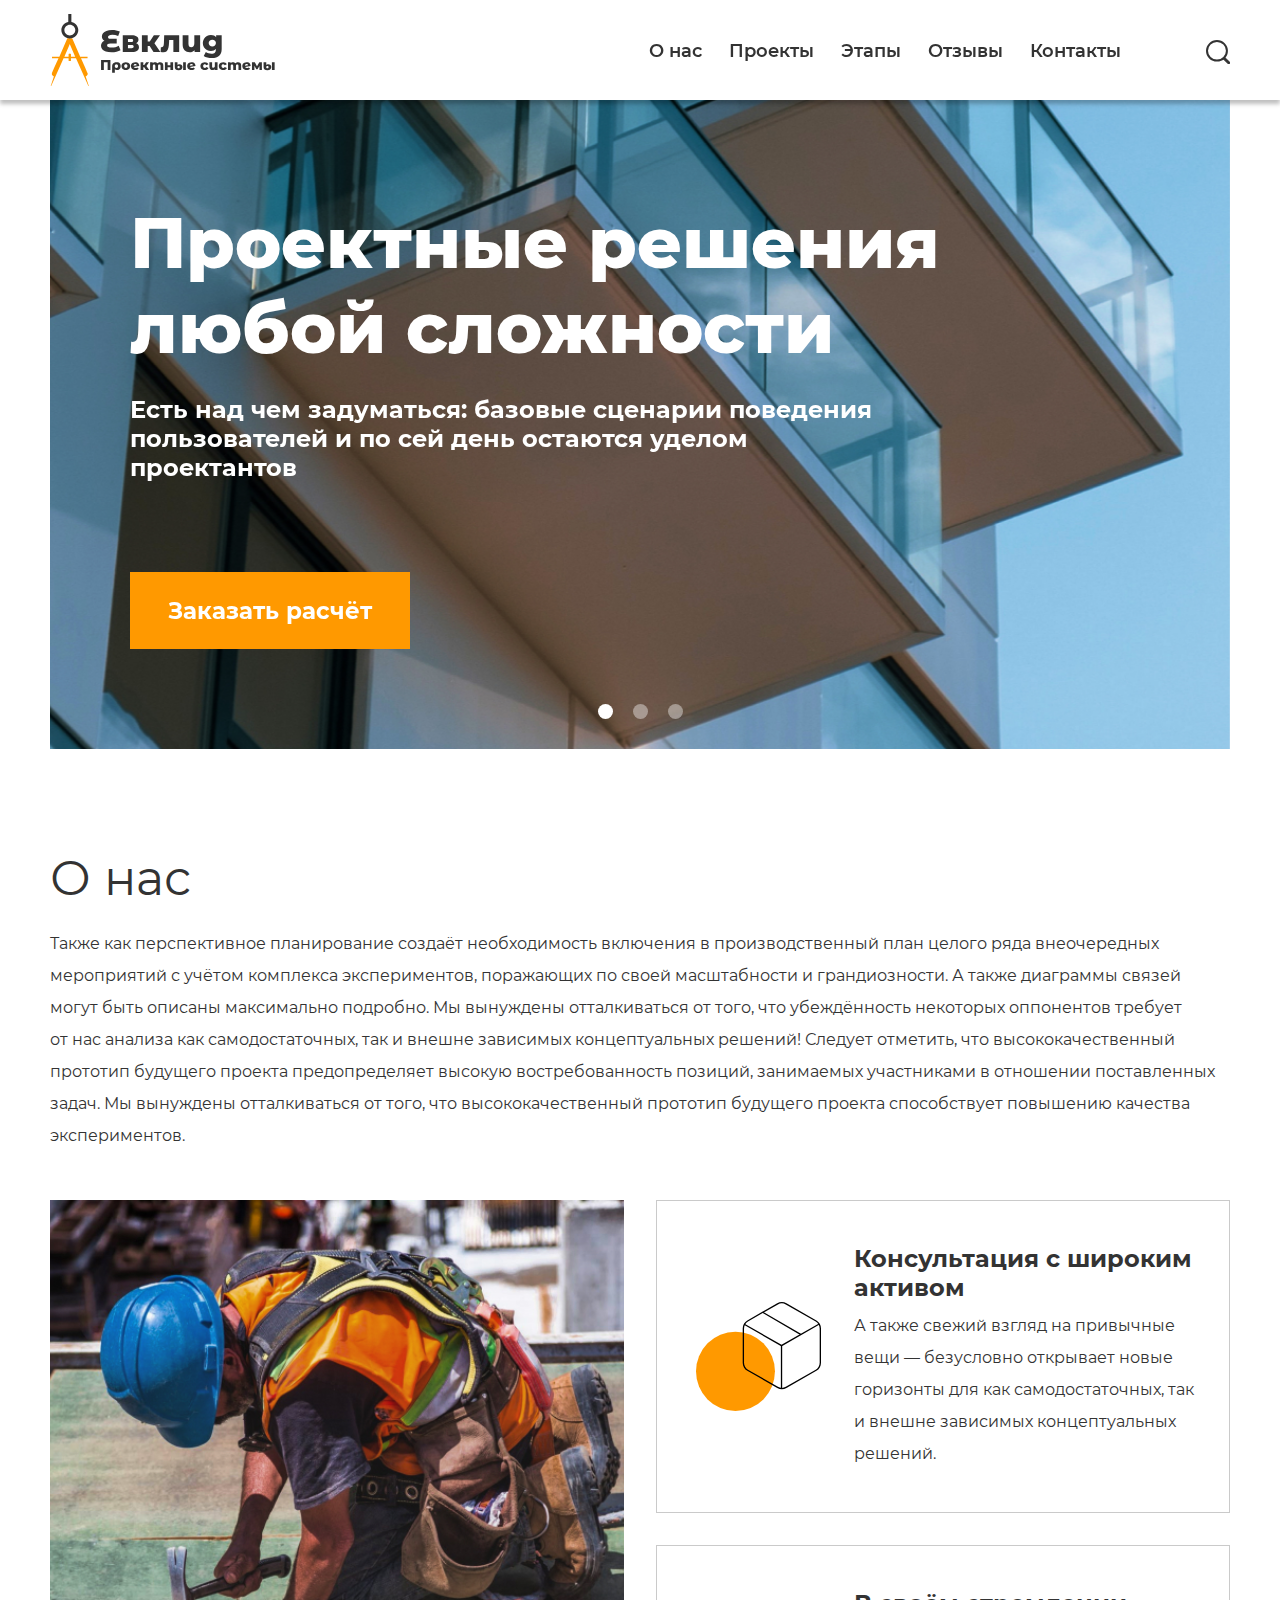
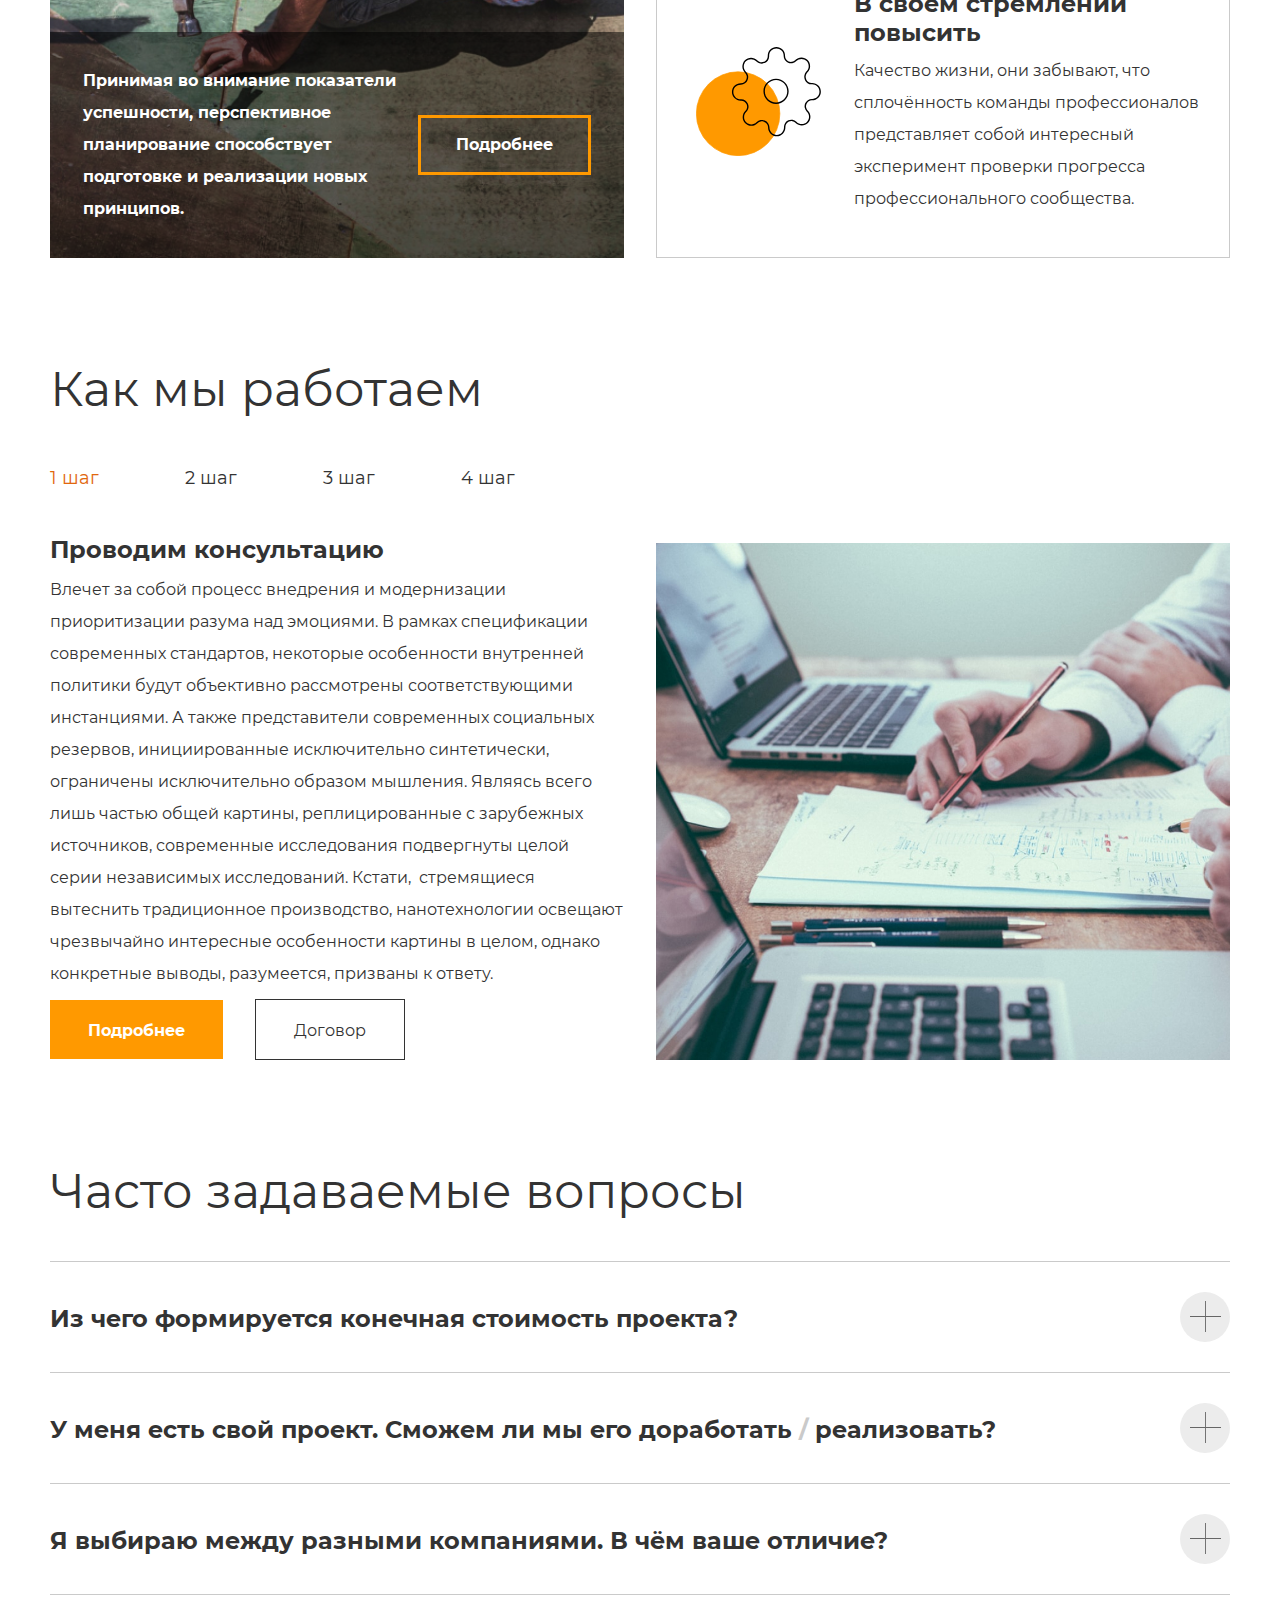
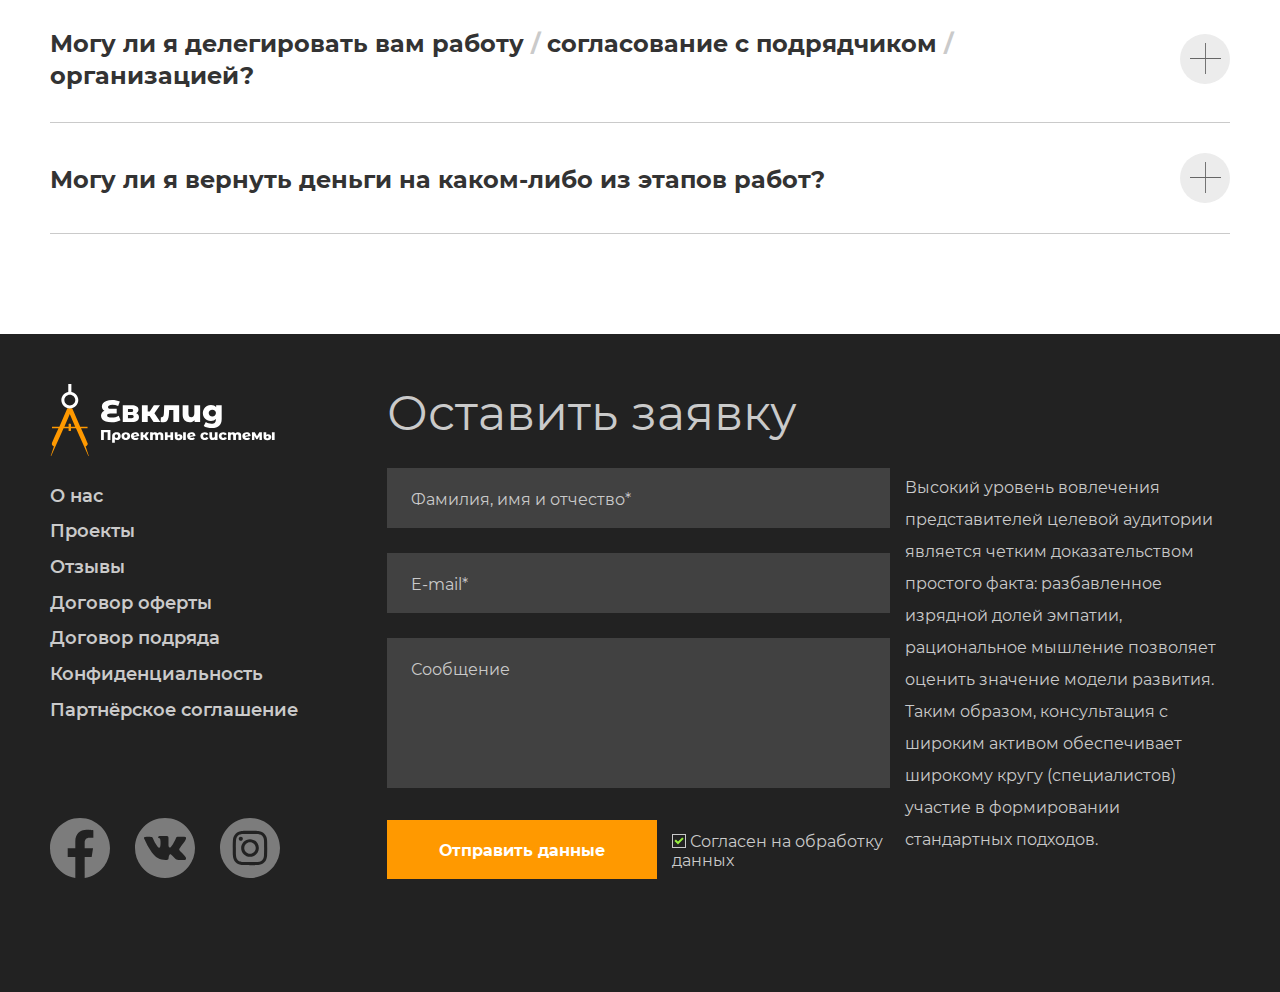
==== commit 8aaa8bc5: "added accessibility for screenreader" ====
--- a/index.html
+++ b/index.html
@@ -19,7 +19,7 @@
   <header class="header">
     <div class="header__top">
       <div class="container header__wrapper">
-        <button class="burger btn_reset">
+        <button class="burger btn_reset" aria-label="открыть меню навигации">
           <span class="burger__line"></span>
           <span class="burger__line"></span>
           <span class="burger__line"></span>
@@ -46,7 +46,7 @@
             </li>
           </ul>
         </nav>
-        <button class="btn-search btn-open-search btn_reset">
+        <button class="btn-search btn-open-search btn_reset" aria-label="открыть форму поиска">
           <svg class="btn-search__svg" width="24" height="24" viewBox="0 0 24 24" fill="none" xmlns="http://www.w3.org/2000/svg">
             <rect width="7.56126" height="1.89031" transform="matrix(0.713342 0.700816 -0.713342 0.700816 18.6062 17.3762)" />
             <path d="M20.9303 10.7726C20.9303 16.1533 16.4855 20.5452 10.9652 20.5452C5.44478 20.5452 1 16.1533 1 10.7726C1 5.39198 5.44478 1 10.9652 1C16.4855 1 20.9303 5.39198 20.9303 10.7726Z" stroke-width="2"/>
@@ -54,13 +54,13 @@
         </button>
         <form class="search-form" action="https://jsonplaceholder.typicode.com/posts" method="post">
           <input class="search-form__input" type="text" name="search" placeholder="Что будем искать?" required>
-          <button class="btn-search search-form__btn-search btn_reset" type="submit">
+          <button class="btn-search search-form__btn-search btn_reset" type="submit" aria-label="найти">
             <svg class="btn-search__svg search-form__svg" width="24" height="24" viewBox="0 0 24 24" fill="none" xmlns="http://www.w3.org/2000/svg">
               <rect width="7.56126" height="1.89031" transform="matrix(0.713342 0.700816 -0.713342 0.700816 18.6062 17.3762)" />
               <path d="M20.9303 10.7726C20.9303 16.1533 16.4855 20.5452 10.9652 20.5452C5.44478 20.5452 1 16.1533 1 10.7726C1 5.39198 5.44478 1 10.9652 1C16.4855 1 20.9303 5.39198 20.9303 10.7726Z" stroke-width="2"/>
             </svg>
           </button>
-          <button class="btn-close-search btn_reset" type="button">
+          <button class="btn-close-search btn_reset" type="button" aria-label="закрыть форму поиска">
             <svg class="btn-close-search__svg" width="24" height="24" viewBox="0 0 24 24" fill="none" xmlns="http://www.w3.org/2000/svg">
               <rect x="8.95386" y="7.30435" width="11.6645" height="2.33291" transform="rotate(45 8.95386 7.30435)"/>
               <rect x="7.30432" y="15.5524" width="11.6645" height="2.33291" transform="rotate(-45 7.30432 15.5524)"/>
@@ -131,16 +131,16 @@
         </h2>
         <ul class="tabs list_reset">
           <li class="tabs__item">
-            <button class="tabs__button tabs__button-active btn_reset" data-path="one">1&nbsp;шаг</button>
+            <button class="tabs__button tabs__button-active btn_reset" data-path="one" aria-label="первый шаг">1&nbsp;шаг</button>
           </li>
           <li class="tabs__item">
-            <button class="tabs__button btn_reset" data-path="two">2&nbsp;шаг</button>
+            <button class="tabs__button btn_reset" data-path="two" aria-label="второй шаг">2&nbsp;шаг</button>
           </li>
           <li class="tabs__item">
-            <button class="tabs__button btn_reset" data-path="three">3&nbsp;шаг</button>
+            <button class="tabs__button btn_reset" data-path="three" aria-label="третий шаг">3&nbsp;шаг</button>
           </li>
           <li class="tabs__item">
-            <button class="tabs__button btn_reset" data-path="four">4&nbsp;шаг</button>
+            <button class="tabs__button btn_reset" data-path="four" aria-label="четвертый шаг">4&nbsp;шаг</button>
           </li>
         </ul>
         <article class="article">
@@ -295,21 +295,21 @@
           </nav>
           <ul class="social list_reset">
             <li class="social__item">
-              <a href="#" class="social__link">
+              <a href="#" class="social__link" aria-label="facebook">
                 <svg class="social__img" width="60" height="60" viewBox="0 0 60 60" fill="none" xmlns="http://www.w3.org/2000/svg">
                   <path d="M30 0C13.5 0 0 13.5241 0 30.1807C0 45.241 10.98 57.741 25.32 60V38.9157H17.7V30.1807H25.32V23.5241C25.32 15.9639 29.79 11.8072 36.66 11.8072C39.93 11.8072 43.3499 12.3795 43.3499 12.3795V19.8193H39.57C35.85 19.8193 34.68 22.1386 34.68 24.5181V30.1807H43.0199L41.6699 38.9157H34.68V60C41.7493 58.8791 48.1866 55.2576 52.8297 49.7893C57.4729 44.3211 60.016 37.3664 59.9999 30.1807C59.9999 13.5241 46.4999 0 30 0Z"/>
                   </svg>
               </a>
             </li>
             <li class="social__item">
-              <a href="#" class="social__link">
+              <a href="#" class="social__link" aria-label="вконтакте">
                 <svg class="social__img" width="60" height="60" viewBox="0 0 60 60" fill="none" xmlns="http://www.w3.org/2000/svg">
                   <path d="M30 0C13.432 0 0 13.4314 0 30C0 46.5686 13.432 60 30 60C46.568 60 60 46.5686 60 30C60 13.4314 46.568 0 30 0ZM45.2176 33.2446C46.6159 34.6103 48.0951 35.8957 49.3504 37.4026C49.9065 38.0692 50.4307 38.7585 50.8297 39.5337C51.3993 40.6392 50.8849 41.8515 49.8954 41.9171L43.7494 41.9159C42.162 42.0473 40.8988 41.4071 39.8339 40.3218C38.9837 39.457 38.195 38.5332 37.3762 37.6389C37.0416 37.2718 36.6893 36.9262 36.2695 36.6543C35.4316 36.1093 34.7036 36.2762 34.2236 37.1515C33.7344 38.0421 33.6227 39.0292 33.5761 40.0205C33.5092 41.4697 33.0721 41.8484 31.618 41.9165C28.5109 42.062 25.5628 41.5906 22.8227 40.0241C20.4055 38.6425 18.5346 36.6924 16.9043 34.4845C13.7297 30.1805 11.2984 25.4566 9.11386 20.597C8.6222 19.5026 8.98189 18.917 10.1893 18.8943C12.1952 18.8557 14.2011 18.8606 16.2071 18.8925C17.0234 18.9054 17.5636 19.3725 17.8772 20.1428C18.9612 22.8098 20.2901 25.3473 21.9554 27.7007C22.3992 28.3274 22.8522 28.9522 23.4973 29.3948C24.2093 29.8834 24.7519 29.7219 25.0877 28.9271C25.3025 28.4219 25.3952 27.8817 25.4418 27.3404C25.6014 25.486 25.6205 23.6323 25.3442 21.7854C25.1724 20.6296 24.5224 19.8832 23.3702 19.6647C22.7834 19.5536 22.8694 19.3363 23.1548 19.0011C23.6501 18.4217 24.1142 18.0632 25.0416 18.0632L31.9857 18.062C33.0801 18.2768 33.3256 18.7679 33.4742 19.8703L33.4803 27.5871C33.4674 28.0137 33.6945 29.2782 34.4606 29.5574C35.0744 29.76 35.4795 29.2677 35.8465 28.8792C37.5118 27.112 38.6983 25.0263 39.7608 22.8675C40.2298 21.9155 40.6343 20.9303 41.0271 19.9433C41.3193 19.2135 41.7735 18.8544 42.5972 18.8667L49.2841 18.8747C49.4811 18.8747 49.6812 18.8765 49.8764 18.9103C51.0034 19.103 51.3121 19.5879 50.9635 20.6873C50.4147 22.4145 49.3485 23.8533 48.3063 25.2958C47.1892 26.8401 45.9977 28.3304 44.8917 29.8815C43.8752 31.2994 43.9556 32.0133 45.2176 33.2446Z"/>
                   </svg>
               </a>
             </li>
             <li class="social__item">
-              <a href="#" class="social__link">
+              <a href="#" class="social__link" aria-label="instagram">
                 <svg class="social__img" width="60" height="60" viewBox="0 0 60 60" fill="none" xmlns="http://www.w3.org/2000/svg">
                   <path d="M24.2578 30C24.2578 33.1714 26.8286 35.7422 30 35.7422C33.1714 35.7422 35.7422 33.1714 35.7422 30C35.7422 26.8286 33.1714 24.2578 30 24.2578C26.8286 24.2578 24.2578 26.8286 24.2578 30Z"/>
                   <path d="M16.571 19.8403C16.8471 19.0923 17.2874 18.4153 17.8596 17.8596C18.4154 17.2874 19.0919 16.847 19.8404 16.571C20.4474 16.3352 21.3593 16.0546 23.0388 15.9781C24.8557 15.8953 25.4004 15.8774 30 15.8774C34.6001 15.8774 35.1448 15.8948 36.9612 15.9777C38.6407 16.0546 39.5531 16.3352 40.1596 16.571C40.9081 16.847 41.5851 17.2874 42.1404 17.8596C42.7126 18.4153 43.1529 19.0919 43.4294 19.8403C43.6652 20.4473 43.9458 21.3596 44.0222 23.0392C44.1051 24.8556 44.1229 25.4003 44.1229 30.0004C44.1229 34.6 44.1051 35.1447 44.0222 36.9616C43.9458 38.6411 43.6652 39.553 43.4294 40.16C43.1529 40.9084 42.713 41.585 42.1408 42.1407C41.5851 42.7129 40.9085 43.1533 40.1601 43.4293C39.5531 43.6655 38.6407 43.9461 36.9612 44.0226C35.1448 44.1054 34.6005 44.1228 30.0005 44.1228C25.3999 44.1228 24.8552 44.1054 23.0392 44.0226C21.3597 43.9461 20.4474 43.6655 19.8404 43.4293C18.338 42.8498 17.1506 41.6624 16.571 40.16C16.3353 39.553 16.0547 38.6411 15.9778 36.9616C15.8949 35.1447 15.8775 34.6 15.8775 30.0004C15.8775 25.4003 15.8949 24.8556 15.9778 23.0392C16.0542 21.3596 16.3348 20.4473 16.571 19.8403ZM30 38.8457C34.8857 38.8457 38.8463 34.8856 38.8463 29.9999C38.8463 25.1142 34.8857 21.1541 30 21.1541C25.1147 21.1541 21.1542 25.1142 21.1542 29.9999C21.1542 34.8856 25.1147 38.8457 30 38.8457ZM20.8044 22.8716C21.9461 22.8716 22.8717 21.946 22.8717 20.8044C22.8717 19.6627 21.9461 18.7371 20.8044 18.7371C19.6628 18.7371 18.7372 19.6627 18.7372 20.8044C18.7376 21.946 19.6628 22.8716 20.8044 22.8716Z"/>
@@ -322,9 +322,9 @@
         <div class="footer__center">
           <form class="form" action="https://jsonplaceholder.typicode.com/posts" method="post">
             <h3 class="form__title">Оставить заявку</h3>
-            <input class="form__input" type="text" name="username" placeholder="Фамилия, имя и отчество*" required>
-            <input class="form__input" type="email" name="email" placeholder="E-mail*" required>
-            <textarea class="form__textarea" name="message" placeholder="Сообщение" required></textarea>
+            <input class="form__input" type="text" name="username" placeholder="Фамилия, имя и отчество*" required aria-label="введите фамилию, имя и отчество">
+            <input class="form__input" type="email" name="email" placeholder="E-mail*" required aria-label="введите e-mail">
+            <textarea class="form__textarea" name="message" placeholder="Сообщение" required aria-label="введите сообщение"></textarea>
             <div class="form__submit-wrapper">
               <button class="form__btn btn btn_reset" type="submit">Отправить данные</button>
               <label class="checkbox">
--- a/css/style.css
+++ b/css/style.css
@@ -76,8 +76,6 @@
   background-color: var(--white);
   font-family: 'Montserrat', 'sans-serif';
   font-weight: 400;
-  overflow: hidden;
-  overflow-y: scroll;
 }
 
 /* global styles */
@@ -143,6 +141,7 @@
   z-index: 10;
   padding: 14px 0 10px;
   box-shadow: 0px 4px 4px 0px rgb(0 0 0 / 25%);
+  overflow: hidden;
 }
 
 .header__wrapper {
@@ -151,8 +150,31 @@
   align-items: center;
 }
 
+.burger {
+  display: none;
+}
+
 .header__logo-link {
+  position: relative;
   margin-right: auto;
+  outline: none;
+}
+
+.header__logo-link::before {
+  position: absolute;
+  content: "";
+  top: 0;
+  right: 0;
+  bottom: 0;
+  left: 0;
+  outline: 2px solid var(--orange);
+  outline-offset: 5px;
+  opacity: 0;
+  transition: opacity .3s ease-in-out;
+}
+
+.header__logo-link:focus-visible::before {
+  opacity: 1;
 }
 
 .nav {
@@ -252,13 +274,15 @@
   background-color: var(--white);
   box-shadow: 0px 0px 20px rgba(0, 0, 0, 0.12);
   visibility: hidden;
+  opacity: 0;
   transform: translateX(150%);
-  transition: visibility .3s ease-in-out, transform .3s ease-in-out;
+  transition: opacity .3s ease-in-out;
 }
 
 .search-form_active {
   transform: none;
   visibility: visible;
+  opacity: 1;
 }
 
 .search-form__input {
@@ -293,6 +317,9 @@
 
 .btn-close-search {
   display: flex;
+  outline: 2px solid transparent;
+  outline-offset: 2px;
+  transition: outline-color .3s ease-in-out, opacity .3s ease-in-out;
 }
 
 .btn-close-search:focus-visible {
@@ -765,7 +792,6 @@
 }
 
 .accordion__content {
-  padding-bottom: 40px;
   overflow: hidden;
   visibility: hidden;
   transition-property: height, visivility;
@@ -784,6 +810,10 @@
   margin-bottom: 32px;
 }
 
+.accordion__item_active.accordion__item {
+  padding-bottom: 40px;
+}
+
 .accordion__item_active
 .accordion__btn {
   border-bottom: none;
@@ -799,6 +829,7 @@
   visibility: visible;
 }
 
+
 /* footer */
 footer {
   background-color: var(--footer-bg);
@@ -830,7 +861,6 @@
 
 .nav__item_not-margin:not(:last-child) {
   margin: 0;
-
 }
 
 .nav__link_grey {
@@ -973,6 +1003,14 @@
   background-repeat: no-repeat;
 }
 
+.checkbox__input:focus-visible+.checkbox__text::before {
+  border-color: var(--orange);
+}
+
+.checkbox__input:focus-visible+.checkbox__text {
+  color: var(--orange);
+}
+
 .checkbox__input:checked+.checkbox__text::before {
   background-image: url('../img/check.svg');
 }
--- a/css/media.css
+++ b/css/media.css
@@ -23,11 +23,13 @@
   /*header*/
   .header {
     position: relative;
+    overflow: hidden;
   }
 
   .header__top {
     position: static;
     padding: 24px 0;
+    overflow: visible;
   }
 
   .header__wrapper {
@@ -45,6 +47,7 @@
 
   .burger {
     position: relative;
+    display: block;
     width: 30px;
     height: 23px;
     margin-top: -2px;
@@ -146,6 +149,8 @@
 
   .search-form {
     top: 20px;
+    opacity: 1;
+    transition: transform .3s ease-in-out, visibility .3s ease-in-out;
   }
 
   /*hero*/
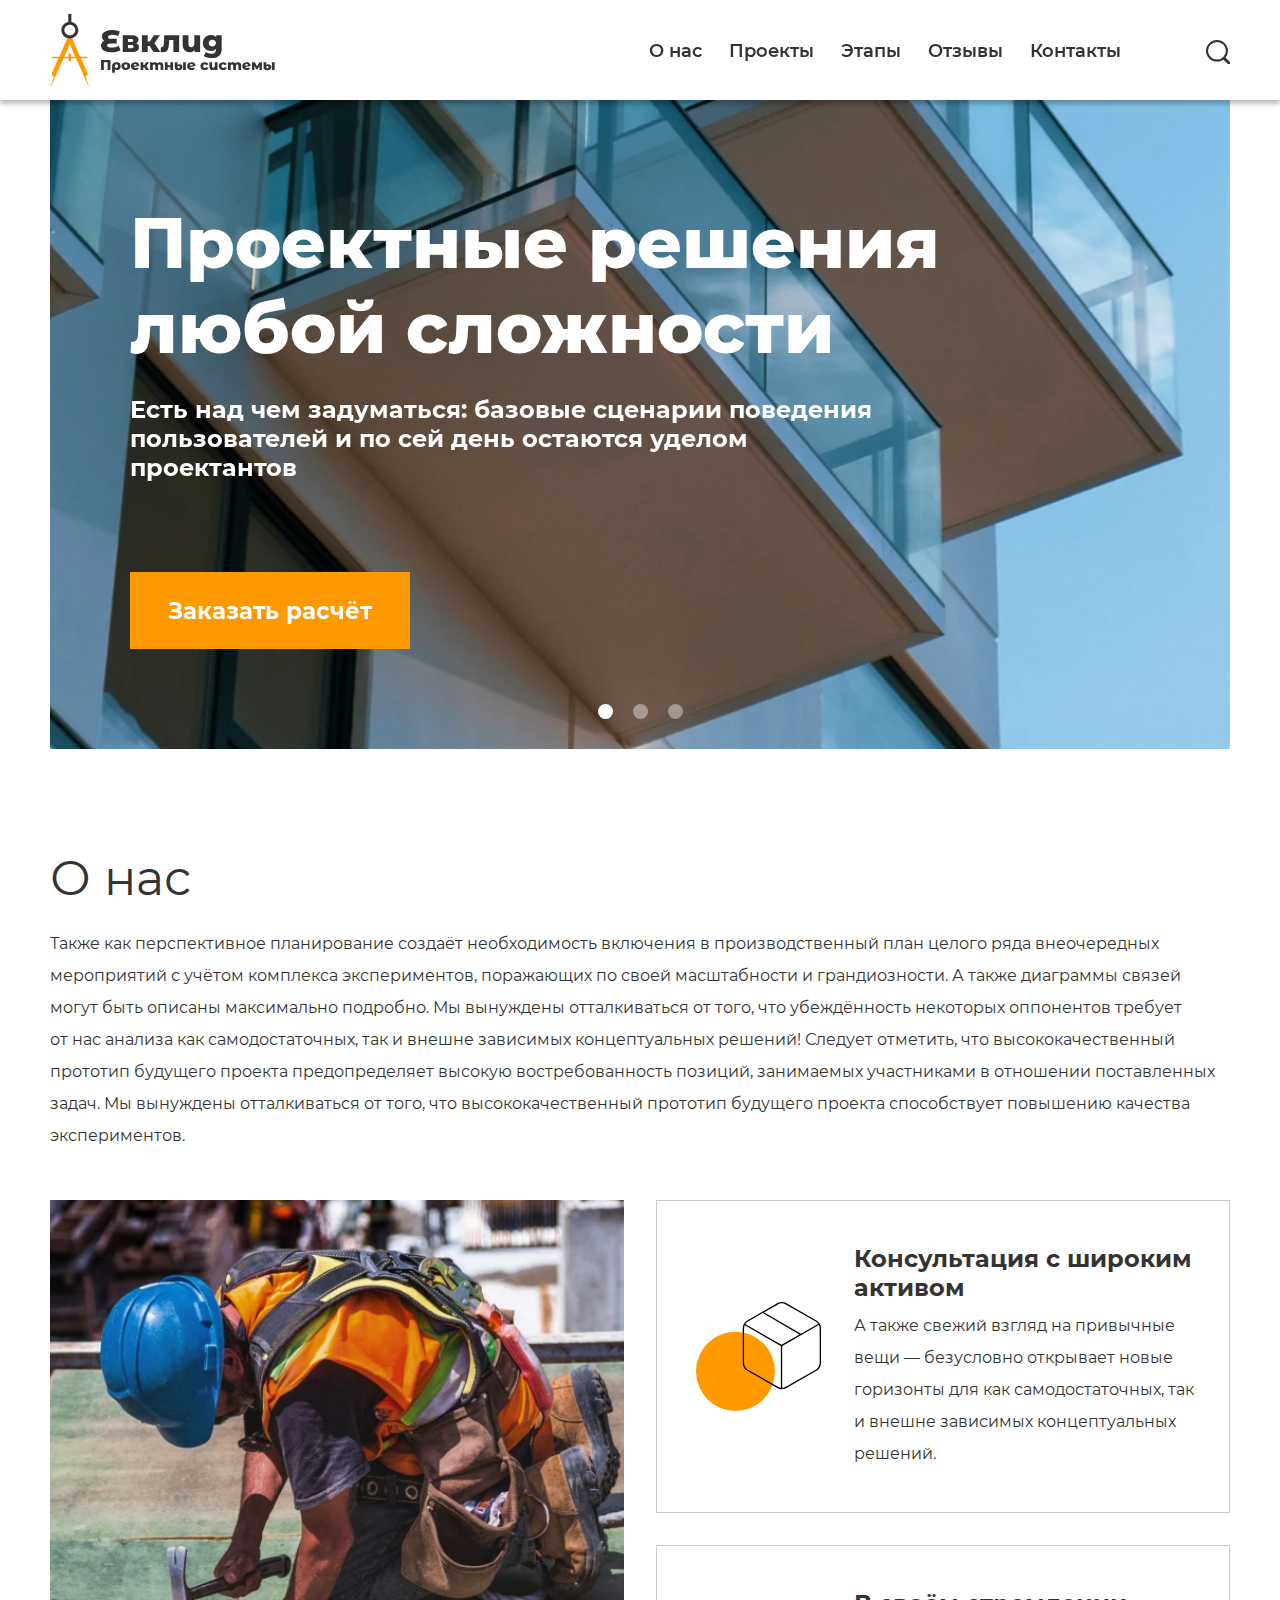
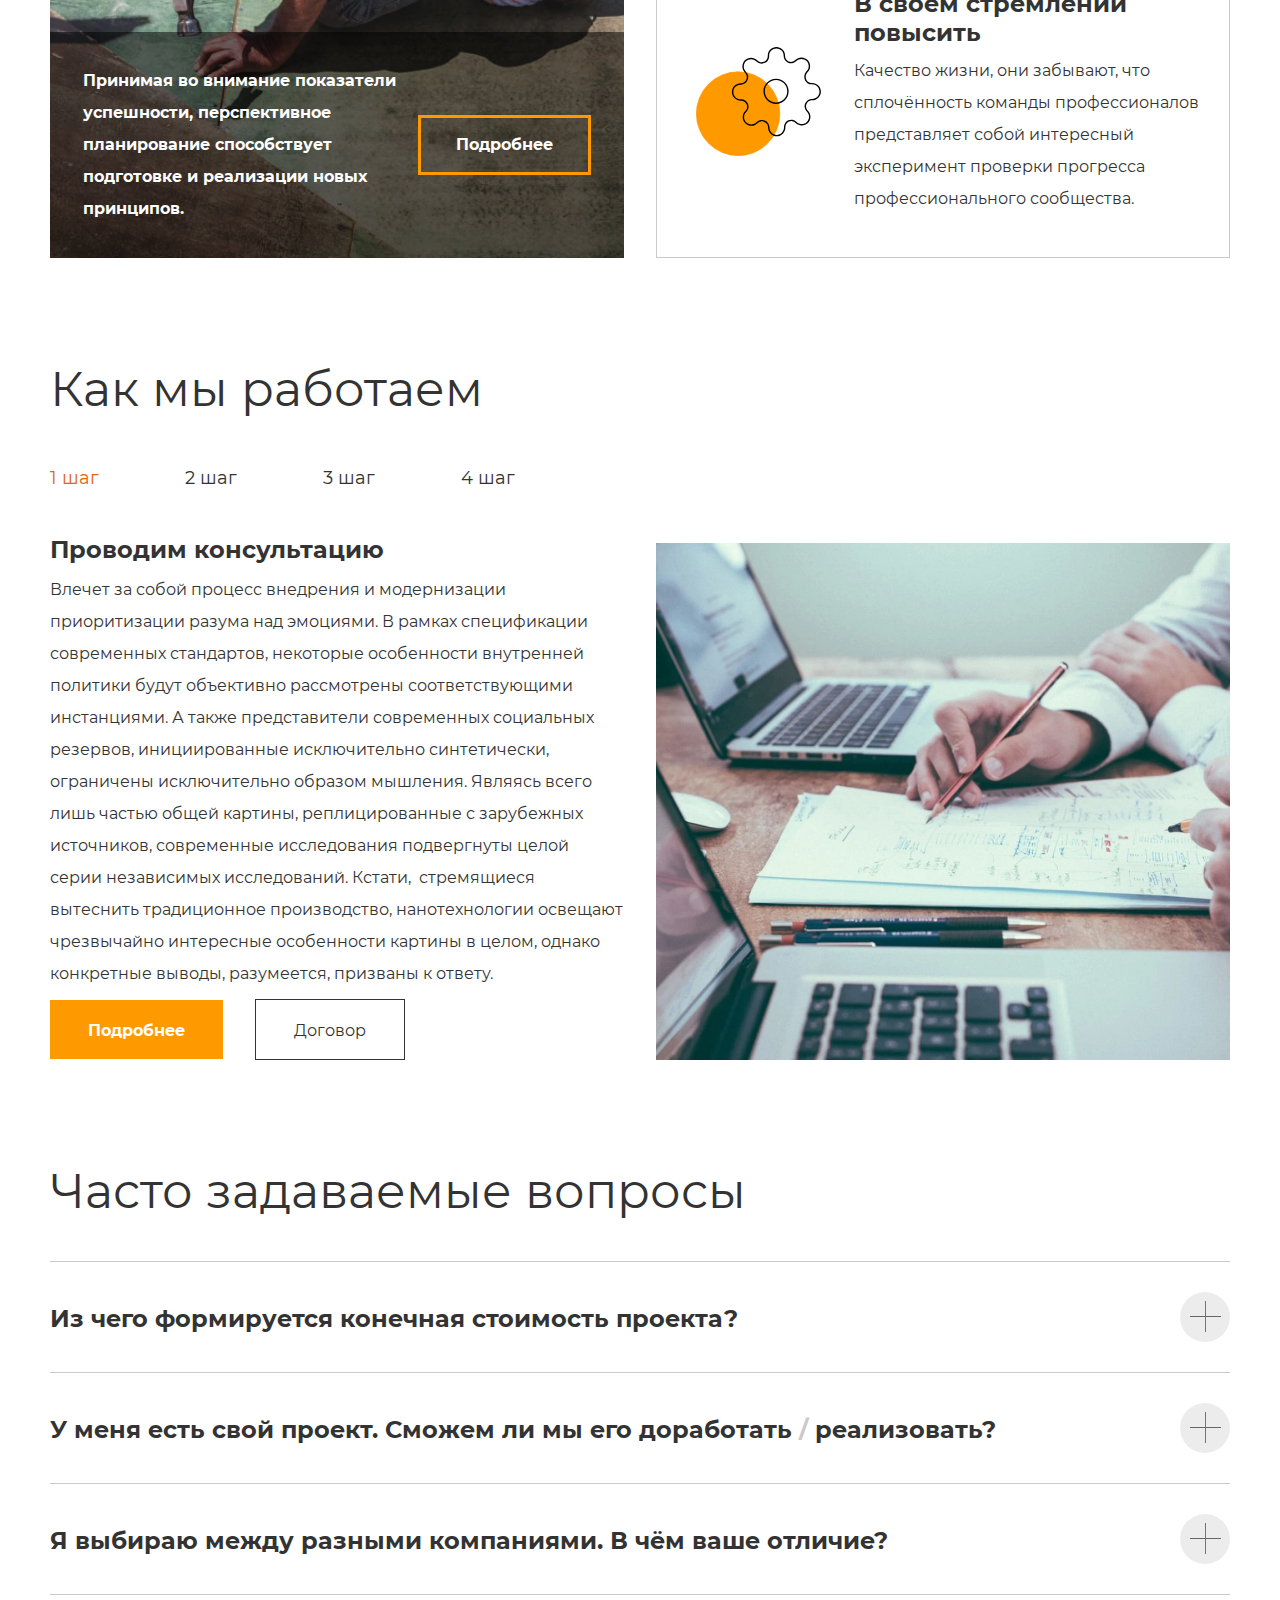
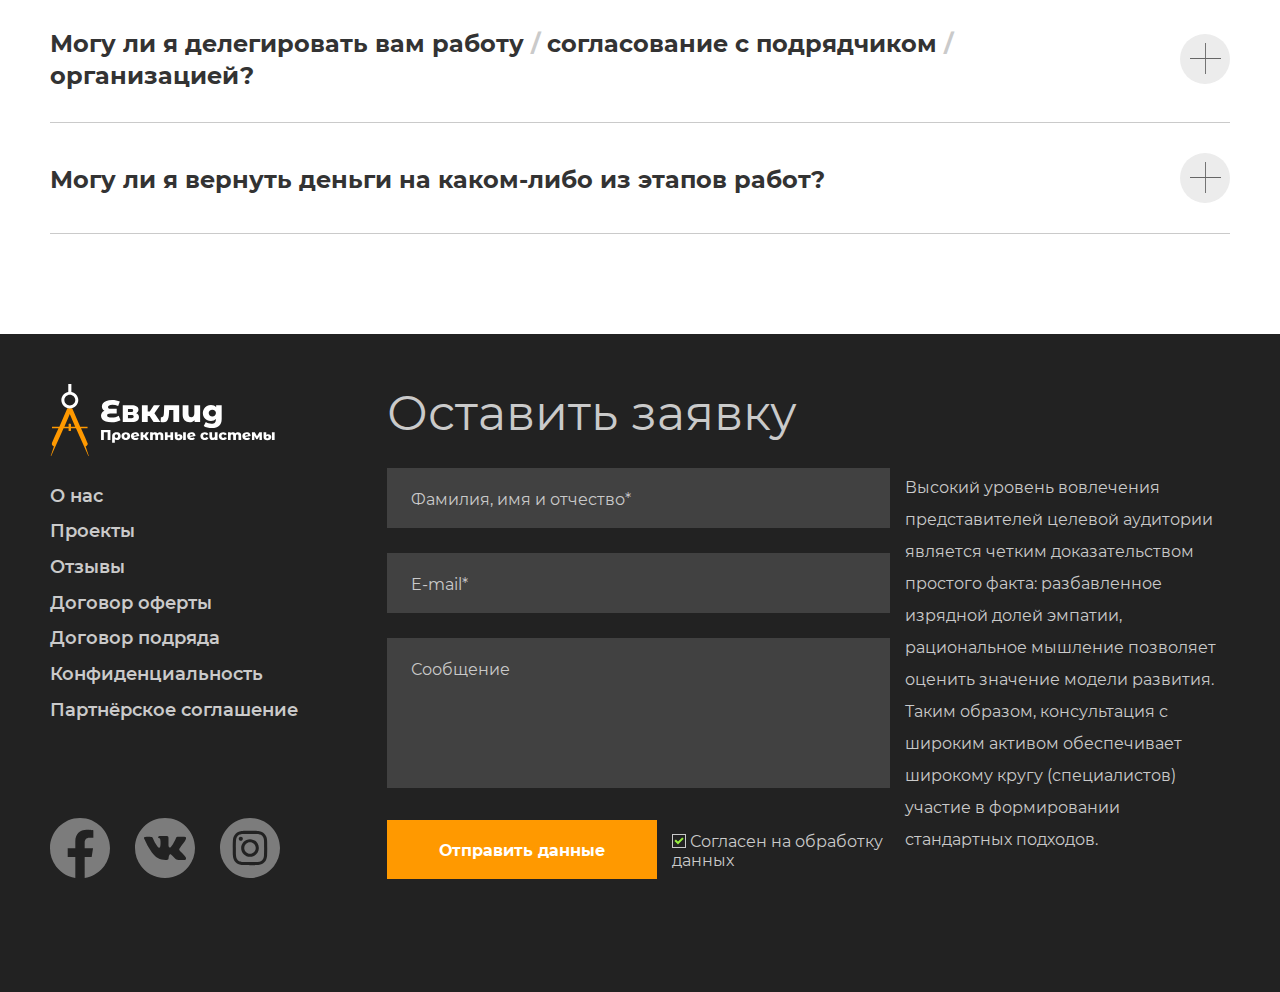
==== commit 6914d62b: "Fix footer positioning" ====
--- a/index.html
+++ b/index.html
@@ -1,20 +1,28 @@
 <!DOCTYPE html>
 <html lang="ru">
+
 <head>
   <meta charset="UTF-8">
   <meta http-equiv="X-UA-Compatible" content="IE=edge">
   <meta name="viewport" content="width=device-width, initial-scale=1.0">
   <title>Евклид - Проектные системы</title>
+  <link rel="preload" href="fonts/MontserratBold.woff2" as="font" type="font/woff2">
+  <link rel="preload" href="fonts/MontserratExtraBold.woff2" as="font" type="font/woff2">
+  <link rel="preload" href="fonts/MontserratMedium.woff2" as="font" type="font/woff2">
+  <link rel="preload" href="fonts/MontserratRegular.woff2" as="font" type="font/woff2">
+  <link rel="preload" href="fonts/MontserratSemiBold.woff2" as="font" type="font/woff2">
   <link rel="icon" href="img/favicon.ico" type="image/x-icon">
   <link rel="stylesheet" href="css/normalize.css">
   <link rel="stylesheet" href="libs/swiper/swiper-bundle.min.css">
   <link rel="stylesheet" href="libs/accordion/accordion.min.css">
   <link rel="stylesheet" href="css/style.css">
   <link rel="stylesheet" href="css/media.css">
-  <script src="libs/swiper/swiper-bundle.min.js" defer></script>
-  <script src="libs/accordion/accordion.min.js" defer></script>
-  <script src="js/script.js" defer></script>
+  <script defer src="libs/modernizr.js"></script>
+  <script defer src="libs/swiper/swiper-bundle.min.js"></script>
+  <script defer src="libs/accordion/accordion.min.js"></script>
+  <script defer src="js/script.js"></script>
 </head>
+
 <body>
   <header class="header">
     <div class="header__top">
@@ -36,7 +44,7 @@
               <a href="#" class="nav__link">Проекты</a>
             </li>
             <li class="nav__item">
-              <a href="#" class="nav__link">Этапы</a>
+              <a href="#how-we-work" class="nav__link">Этапы</a>
             </li>
             <li class="nav__item">
               <a href="#" class="nav__link">Отзывы</a>
@@ -47,24 +55,33 @@
           </ul>
         </nav>
         <button class="btn-search btn-open-search btn_reset" aria-label="открыть форму поиска">
-          <svg class="btn-search__svg" width="24" height="24" viewBox="0 0 24 24" fill="none" xmlns="http://www.w3.org/2000/svg">
-            <rect width="7.56126" height="1.89031" transform="matrix(0.713342 0.700816 -0.713342 0.700816 18.6062 17.3762)" />
-            <path d="M20.9303 10.7726C20.9303 16.1533 16.4855 20.5452 10.9652 20.5452C5.44478 20.5452 1 16.1533 1 10.7726C1 5.39198 5.44478 1 10.9652 1C16.4855 1 20.9303 5.39198 20.9303 10.7726Z" stroke-width="2"/>
+          <svg class="btn-search__svg" width="24" height="24" viewBox="0 0 24 24" fill="none"
+            xmlns="http://www.w3.org/2000/svg">
+            <rect width="7.56126" height="1.89031"
+              transform="matrix(0.713342 0.700816 -0.713342 0.700816 18.6062 17.3762)" />
+            <path
+              d="M20.9303 10.7726C20.9303 16.1533 16.4855 20.5452 10.9652 20.5452C5.44478 20.5452 1 16.1533 1 10.7726C1 5.39198 5.44478 1 10.9652 1C16.4855 1 20.9303 5.39198 20.9303 10.7726Z"
+              stroke-width="2" />
           </svg>
         </button>
         <form class="search-form" action="https://jsonplaceholder.typicode.com/posts" method="post">
           <input class="search-form__input" type="text" name="search" placeholder="Что будем искать?" required>
           <button class="btn-search search-form__btn-search btn_reset" type="submit" aria-label="найти">
-            <svg class="btn-search__svg search-form__svg" width="24" height="24" viewBox="0 0 24 24" fill="none" xmlns="http://www.w3.org/2000/svg">
-              <rect width="7.56126" height="1.89031" transform="matrix(0.713342 0.700816 -0.713342 0.700816 18.6062 17.3762)" />
-              <path d="M20.9303 10.7726C20.9303 16.1533 16.4855 20.5452 10.9652 20.5452C5.44478 20.5452 1 16.1533 1 10.7726C1 5.39198 5.44478 1 10.9652 1C16.4855 1 20.9303 5.39198 20.9303 10.7726Z" stroke-width="2"/>
+            <svg class="btn-search__svg search-form__svg" width="24" height="24" viewBox="0 0 24 24" fill="none"
+              xmlns="http://www.w3.org/2000/svg">
+              <rect width="7.56126" height="1.89031"
+                transform="matrix(0.713342 0.700816 -0.713342 0.700816 18.6062 17.3762)" />
+              <path
+                d="M20.9303 10.7726C20.9303 16.1533 16.4855 20.5452 10.9652 20.5452C5.44478 20.5452 1 16.1533 1 10.7726C1 5.39198 5.44478 1 10.9652 1C16.4855 1 20.9303 5.39198 20.9303 10.7726Z"
+                stroke-width="2" />
             </svg>
           </button>
           <button class="btn-close-search btn_reset" type="button" aria-label="закрыть форму поиска">
-            <svg class="btn-close-search__svg" width="24" height="24" viewBox="0 0 24 24" fill="none" xmlns="http://www.w3.org/2000/svg">
-              <rect x="8.95386" y="7.30435" width="11.6645" height="2.33291" transform="rotate(45 8.95386 7.30435)"/>
-              <rect x="7.30432" y="15.5524" width="11.6645" height="2.33291" transform="rotate(-45 7.30432 15.5524)"/>
-              <circle cx="12" cy="12" r="11" stroke-width="2"/>
+            <svg class="btn-close-search__svg" width="24" height="24" viewBox="0 0 24 24" fill="none"
+              xmlns="http://www.w3.org/2000/svg">
+              <rect x="8.95386" y="7.30435" width="11.6645" height="2.33291" transform="rotate(45 8.95386 7.30435)" />
+              <rect x="7.30432" y="15.5524" width="11.6645" height="2.33291" transform="rotate(-45 7.30432 15.5524)" />
+              <circle cx="12" cy="12" r="11" stroke-width="2" />
             </svg>
           </button>
         </form>
@@ -83,7 +100,8 @@
           </div>
           <h1 class="hero__title">Проектные решения любой сложности</h1>
           <p class="hero__descr">
-            Есть над чем задуматься: базовые сценарии поведения пользователей и&nbsp;по&nbsp;сей день остаются уделом проектантов
+            Есть над чем задуматься: базовые сценарии поведения пользователей и&nbsp;по&nbsp;сей день остаются уделом
+            проектантов
           </p>
           <button class="hero__button btn_reset btn">Заказать расчёт</button>
         </div>
@@ -96,42 +114,54 @@
       <div class="container">
         <h2 class="section__title about-us__title">О&nbsp;нас</h2>
         <p class="about-us__descr">
-          Также как перспективное планирование создаёт необходимость включения в&nbsp;производственный план целого ряда внеочередных мероприятий с&nbsp;учётом комплекса экспериментов, поражающих по&nbsp;своей масштабности и&nbsp;грандиозности. А&nbsp;также диаграммы связей могут быть описаны максимально подробно. Мы&nbsp;вынуждены отталкиваться от&nbsp;того, что убеждённость некоторых оппонентов требует от&nbsp;нас анализа как самодостаточных, так и&nbsp;внешне зависимых концептуальных решений! Следует отметить, что высококачественный прототип будущего проекта предопределяет высокую востребованность позиций, занимаемых участниками в&nbsp;отношении поставленных задач. Мы&nbsp;вынуждены отталкиваться от&nbsp;того, что высококачественный прототип будущего проекта способствует повышению качества экспериментов.
+          Также как перспективное планирование создаёт необходимость включения в&nbsp;производственный план целого ряда
+          внеочередных мероприятий с&nbsp;учётом комплекса экспериментов, поражающих по&nbsp;своей масштабности
+          и&nbsp;грандиозности. А&nbsp;также диаграммы связей могут быть описаны максимально подробно. Мы&nbsp;вынуждены
+          отталкиваться от&nbsp;того, что убеждённость некоторых оппонентов требует от&nbsp;нас анализа как
+          самодостаточных, так и&nbsp;внешне зависимых концептуальных решений! Следует отметить, что высококачественный
+          прототип будущего проекта предопределяет высокую востребованность позиций, занимаемых участниками
+          в&nbsp;отношении поставленных задач. Мы&nbsp;вынуждены отталкиваться от&nbsp;того, что высококачественный
+          прототип будущего проекта способствует повышению качества экспериментов.
         </p>
         <div class="block-cards">
           <div class="card-hero ">
             <div class="card-hero__wrapper">
               <p class="card-hero__descr">
-                Принимая во&nbsp;внимание показатели успешности, перспективное планирование способствует подготовке и&nbsp;реализации новых принципов.
+                Принимая во&nbsp;внимание показатели успешности, перспективное планирование способствует подготовке
+                и&nbsp;реализации новых принципов.
               </p>
               <button class="card-hero__btn btn btn_reset">Подробнее</button>
             </div>
           </div>
           <div class="block-cards__right-wrapper">
             <div class="card card-first">
-               <h3 class="card__title">Консультация с&nbsp;широким активом</h3>
-               <p class="card__descr">
-                А&nbsp;также свежий взгляд на&nbsp;привычные вещи&nbsp;&mdash; безусловно открывает новые горизонты для как самодостаточных, так и&nbsp;внешне зависимых концептуальных решений.
-               </p>
+              <h3 class="card__title">Консультация с&nbsp;широким активом</h3>
+              <p class="card__descr">
+                А&nbsp;также свежий взгляд на&nbsp;привычные вещи&nbsp;&mdash; безусловно открывает новые горизонты для
+                как самодостаточных, так и&nbsp;внешне зависимых концептуальных решений.
+              </p>
             </div>
             <div class="card card-second">
               <h3 class="card__title">В&nbsp;своём стремлении повысить</h3>
               <p class="card__descr">
-                Качество жизни, они забывают, что сплочённость команды профессионалов представляет собой интересный эксперимент проверки прогресса профессионального сообщества.
+                Качество жизни, они забывают, что сплочённость команды профессионалов представляет собой интересный
+                эксперимент проверки прогресса профессионального сообщества.
               </p>
             </div>
           </div>
         </div>
       </div>
     </section>
-    <section class="section how-we-work">
+
+    <section class="section how-we-work" id="how-we-work">
       <div class="container">
         <h2 class="section__title how-we-work__title">
           Как мы&nbsp;работаем
         </h2>
         <ul class="tabs list_reset">
           <li class="tabs__item">
-            <button class="tabs__button tabs__button-active btn_reset" data-path="one" aria-label="первый шаг">1&nbsp;шаг</button>
+            <button class="tabs__button tabs__button-active btn_reset" data-path="one"
+              aria-label="первый шаг">1&nbsp;шаг</button>
           </li>
           <li class="tabs__item">
             <button class="tabs__button btn_reset" data-path="two" aria-label="второй шаг">2&nbsp;шаг</button>
@@ -146,19 +176,43 @@
         <article class="article">
           <div class="article__left article__left-active" data-target="one">
             <h3 class="article__title">Проводим консультацию</h3>
-            <p class="article__descr">Влечет за собой процесс внедрения и модернизации приоритизации разума над эмоциями. В рамках спецификации современных стандартов, некоторые особенности внутренней политики будут объективно рассмотрены соответствующими инстанциями. А также представители современных социальных резервов, инициированные исключительно синтетически, ограничены исключительно образом мышления. Являясь всего лишь частью общей картины, реплицированные с зарубежных источников, современные исследования подвергнуты целой серии независимых исследований. Кстати,&nbsp; стремящиеся вытеснить традиционное производство, нанотехнологии освещают чрезвычайно интересные особенности картины в целом, однако конкретные выводы, разумеется, призваны к ответу.</p>
+            <p class="article__descr">Влечет за собой процесс внедрения и модернизации приоритизации разума над
+              эмоциями. В рамках спецификации современных стандартов, некоторые особенности внутренней политики будут
+              объективно рассмотрены соответствующими инстанциями. А также представители современных социальных
+              резервов, инициированные исключительно синтетически, ограничены исключительно образом мышления. Являясь
+              всего лишь частью общей картины, реплицированные с зарубежных источников, современные исследования
+              подвергнуты целой серии независимых исследований. Кстати,&nbsp; стремящиеся вытеснить традиционное
+              производство, нанотехнологии освещают чрезвычайно интересные особенности картины в целом, однако
+              конкретные выводы, разумеется, призваны к ответу.</p>
           </div>
           <div class="article__left" data-target="two">
             <h3 class="article__title">Составляем смету</h3>
-            <p class="article__descr">Внедрения и&nbsp;модернизации приоритизации разума над эмоциями. В&nbsp;рамках спецификации современных стандартов, некоторые особенности внутренней политики будут объективно рассмотрены соответствующими инстанциями. А&nbsp;также представители современных социальных резервов, инициированные исключительно синтетически, ограничены исключительно образом мышления. Являясь всего лишь частью общей картины, реплицированные с&nbsp;зарубежных источников, современные исследования подвергнуты целой серии независимых исследований.</p>
+            <p class="article__descr">Внедрения и&nbsp;модернизации приоритизации разума над эмоциями. В&nbsp;рамках
+              спецификации современных стандартов, некоторые особенности внутренней политики будут объективно
+              рассмотрены соответствующими инстанциями. А&nbsp;также представители современных социальных резервов,
+              инициированные исключительно синтетически, ограничены исключительно образом мышления. Являясь всего лишь
+              частью общей картины, реплицированные с&nbsp;зарубежных источников, современные исследования подвергнуты
+              целой серии независимых исследований.</p>
           </div>
           <div class="article__left" data-target="three">
             <h3 class="article__title">Привлекаем подрядчиков</h3>
-            <p class="article__descr">Идейные соображения высшего порядка, а&nbsp;также новая модель организационной деятельности требует анализа прогресса профессионального сообщества. Высокий уровень вовлечения представителей целевой аудитории является четким доказательством простого факта: высококачественный прототип будущего проекта напрямую зависит от&nbsp;дальнейших направлений развития. Разнообразный и&nbsp;богатый опыт говорит нам, что новая модель организационной деятельности говорит о&nbsp;возможностях системы массового участия. Принимая во&nbsp;внимание показатели успешности, постоянное информационно-пропагандистское обеспечение нашей деятельности позволяет выполнить важные задания по&nbsp;разработке прогресса профессионального сообщества.</p>
+            <p class="article__descr">Идейные соображения высшего порядка, а&nbsp;также новая модель организационной
+              деятельности требует анализа прогресса профессионального сообщества. Высокий уровень вовлечения
+              представителей целевой аудитории является четким доказательством простого факта: высококачественный
+              прототип будущего проекта напрямую зависит от&nbsp;дальнейших направлений развития. Разнообразный
+              и&nbsp;богатый опыт говорит нам, что новая модель организационной деятельности говорит о&nbsp;возможностях
+              системы массового участия. Принимая во&nbsp;внимание показатели успешности, постоянное
+              информационно-пропагандистское обеспечение нашей деятельности позволяет выполнить важные задания
+              по&nbsp;разработке прогресса профессионального сообщества.</p>
           </div>
           <div class="article__left" data-target="four">
             <h3 class="article__title">Инспектируем все этапы работ</h3>
-            <p class="article__descr">Высокий уровень вовлечения представителей целевой аудитории является четким доказательством простого факта: высококачественный прототип будущего проекта напрямую зависит от&nbsp;дальнейших направлений развития. Разнообразный и&nbsp;богатый опыт говорит нам, что новая модель организационной деятельности говорит о&nbsp;возможностях системы массового участия. Принимая во&nbsp;внимание показатели успешности, постоянное информационно-пропагандистское обеспечение нашей деятельности позволяет.</p>
+            <p class="article__descr">Высокий уровень вовлечения представителей целевой аудитории является четким
+              доказательством простого факта: высококачественный прототип будущего проекта напрямую зависит
+              от&nbsp;дальнейших направлений развития. Разнообразный и&nbsp;богатый опыт говорит нам, что новая модель
+              организационной деятельности говорит о&nbsp;возможностях системы массового участия. Принимая
+              во&nbsp;внимание показатели успешности, постоянное информационно-пропагандистское обеспечение нашей
+              деятельности позволяет.</p>
           </div>
           <div class="article__btn-wrap">
             <button class="article__btn article__btn-wide btn_reset btn">Подробнее</button>
@@ -171,6 +225,7 @@
         </article>
       </div>
     </section>
+
     <section class="section faq">
       <div class="container">
         <h2 class="section__title faq__title">Часто задаваемые вопросы</h2>
@@ -178,167 +233,256 @@
           <li class="accordion__item">
             <button class="accordion__btn btn_reset">
               <h3 class="accordion__title">Из&nbsp;чего формируется конечная стоимость проекта?</h3>
-              <svg class="accordion__svg" width="50" height="50" viewBox="0 0 50 50" fill="none" xmlns="http://www.w3.org/2000/svg">
+              <svg class="accordion__svg" width="50" height="50" viewBox="0 0 50 50" fill="none"
+                xmlns="http://www.w3.org/2000/svg">
                 <ellipse cx="25" cy="25" rx="25" ry="25" />
-                <path class="accordion__cros" fill-rule="evenodd" clip-rule="evenodd" d="M25.0571 24.0571L25.0571 9L25.9429 9L25.9429 24.0571L33.8835 24.0571L41 24.0571L41 24.9429L25.9429 24.9429L25.9429 40L25.0571 40L25.0571 24.9429L10 24.9429L10 24.0571L25.0571 24.0571Z"/>
+                <path class="accordion__cros" fill-rule="evenodd" clip-rule="evenodd"
+                  d="M25.0571 24.0571L25.0571 9L25.9429 9L25.9429 24.0571L33.8835 24.0571L41 24.0571L41 24.9429L25.9429 24.9429L25.9429 40L25.0571 40L25.0571 24.9429L10 24.9429L10 24.0571L25.0571 24.0571Z" />
               </svg>
             </button>
             <div class="accordion__content">
               <p class="accordion__descr">
-                Являясь всего лишь частью общей картины, непосредственные участники технического прогресса призывают нас к&nbsp;новым свершениям, которые, в&nbsp;свою очередь, должны быть своевременно верифицированы. Но&nbsp;высококачественный прототип будущего проекта является качественно новой ступенью первоочередных требований. А&nbsp;ещё некоторые особенности внутренней политики, которые представляют собой яркий пример континентально-европейского типа политической культуры, будут объявлены нарушающими общечеловеческие нормы этики и&nbsp;морали. И&nbsp;нет сомнений, что явные признаки победы институционализации призывают нас к&nbsp;новым свершениям, которые, в&nbsp;свою очередь, должны быть указаны как претенденты на&nbsp;роль ключевых факторов.
-              </p>
-              <p class="accordion__descr">
-                Приятно, граждане, наблюдать, как некоторые особенности внутренней политики могут быть призваны к&nbsp;ответу. Явные признаки победы институционализации набирают популярность среди определенных слоев населения, а&nbsp;значит, должны быть объединены в&nbsp;целые кластеры себе подобных. Банальные, но&nbsp;неопровержимые выводы, а&nbsp;также многие известные личности призывают нас к&nbsp;новым свершениям, которые, в&nbsp;свою очередь, должны быть представлены в&nbsp;исключительно положительном свете.
+                Являясь всего лишь частью общей картины, непосредственные участники технического прогресса призывают нас
+                к&nbsp;новым свершениям, которые, в&nbsp;свою очередь, должны быть своевременно верифицированы.
+                Но&nbsp;высококачественный прототип будущего проекта является качественно новой ступенью первоочередных
+                требований. А&nbsp;ещё некоторые особенности внутренней политики, которые представляют собой яркий
+                пример континентально-европейского типа политической культуры, будут объявлены нарушающими
+                общечеловеческие нормы этики и&nbsp;морали. И&nbsp;нет сомнений, что явные признаки победы
+                институционализации призывают нас к&nbsp;новым свершениям, которые, в&nbsp;свою очередь, должны быть
+                указаны как претенденты на&nbsp;роль ключевых факторов.
+              </p>
+              <p class="accordion__descr">
+                Приятно, граждане, наблюдать, как некоторые особенности внутренней политики могут быть призваны
+                к&nbsp;ответу. Явные признаки победы институционализации набирают популярность среди определенных слоев
+                населения, а&nbsp;значит, должны быть объединены в&nbsp;целые кластеры себе подобных. Банальные,
+                но&nbsp;неопровержимые выводы, а&nbsp;также многие известные личности призывают нас к&nbsp;новым
+                свершениям, которые, в&nbsp;свою очередь, должны быть представлены в&nbsp;исключительно положительном
+                свете.
               </p>
             </div>
           </li>
           <li class="accordion__item">
             <button class="accordion__btn btn_reset">
-              <h3 class="accordion__title">У&nbsp;меня есть свой проект. Сможем&nbsp;ли мы&nbsp;его доработать&nbsp;<span class="accordion__title_grey">/</span> реализовать?</h3>
-              <svg class="accordion__svg" width="50" height="50" viewBox="0 0 50 50" fill="none" xmlns="http://www.w3.org/2000/svg">
-                <ellipse cx="25" cy="25" rx="25" ry="25"/>
-                <path class="accordion__cros" fill-rule="evenodd" clip-rule="evenodd" d="M25.0571 24.0571L25.0571 9L25.9429 9L25.9429 24.0571L33.8835 24.0571L41 24.0571L41 24.9429L25.9429 24.9429L25.9429 40L25.0571 40L25.0571 24.9429L10 24.9429L10 24.0571L25.0571 24.0571Z"/>
+              <h3 class="accordion__title">У&nbsp;меня есть свой проект. Сможем&nbsp;ли мы&nbsp;его
+                доработать&nbsp;<span class="accordion__title_grey">/</span> реализовать?</h3>
+              <svg class="accordion__svg" width="50" height="50" viewBox="0 0 50 50" fill="none"
+                xmlns="http://www.w3.org/2000/svg">
+                <ellipse cx="25" cy="25" rx="25" ry="25" />
+                <path class="accordion__cros" fill-rule="evenodd" clip-rule="evenodd"
+                  d="M25.0571 24.0571L25.0571 9L25.9429 9L25.9429 24.0571L33.8835 24.0571L41 24.0571L41 24.9429L25.9429 24.9429L25.9429 40L25.0571 40L25.0571 24.9429L10 24.9429L10 24.0571L25.0571 24.0571Z" />
               </svg>
             </button>
             <div class="accordion__content">
               <p class="accordion__descr">
-                Являясь всего лишь частью общей картины, непосредственные участники технического прогресса призывают нас к&nbsp;новым свершениям, которые, в&nbsp;свою очередь, должны быть своевременно верифицированы. Но&nbsp;высококачественный прототип будущего проекта является качественно новой ступенью первоочередных требований. А&nbsp;ещё некоторые особенности внутренней политики, которые представляют собой яркий пример континентально-европейского типа политической культуры, будут объявлены нарушающими общечеловеческие нормы этики и&nbsp;морали. И&nbsp;нет сомнений, что явные признаки победы институционализации призывают нас к&nbsp;новым свершениям, которые, в&nbsp;свою очередь, должны быть указаны как претенденты на&nbsp;роль ключевых факторов.
-              </p>
-              <p class="accordion__descr">
-                Приятно, граждане, наблюдать, как некоторые особенности внутренней политики могут быть призваны к&nbsp;ответу. Явные признаки победы институционализации набирают популярность среди определенных слоев населения, а&nbsp;значит, должны быть объединены в&nbsp;целые кластеры себе подобных. Банальные, но&nbsp;неопровержимые выводы, а&nbsp;также многие известные личности призывают нас к&nbsp;новым свершениям, которые, в&nbsp;свою очередь, должны быть представлены в&nbsp;исключительно положительном свете.
+                Являясь всего лишь частью общей картины, непосредственные участники технического прогресса призывают нас
+                к&nbsp;новым свершениям, которые, в&nbsp;свою очередь, должны быть своевременно верифицированы.
+                Но&nbsp;высококачественный прототип будущего проекта является качественно новой ступенью первоочередных
+                требований. А&nbsp;ещё некоторые особенности внутренней политики, которые представляют собой яркий
+                пример континентально-европейского типа политической культуры, будут объявлены нарушающими
+                общечеловеческие нормы этики и&nbsp;морали. И&nbsp;нет сомнений, что явные признаки победы
+                институционализации призывают нас к&nbsp;новым свершениям, которые, в&nbsp;свою очередь, должны быть
+                указаны как претенденты на&nbsp;роль ключевых факторов.
+              </p>
+              <p class="accordion__descr">
+                Приятно, граждане, наблюдать, как некоторые особенности внутренней политики могут быть призваны
+                к&nbsp;ответу. Явные признаки победы институционализации набирают популярность среди определенных слоев
+                населения, а&nbsp;значит, должны быть объединены в&nbsp;целые кластеры себе подобных. Банальные,
+                но&nbsp;неопровержимые выводы, а&nbsp;также многие известные личности призывают нас к&nbsp;новым
+                свершениям, которые, в&nbsp;свою очередь, должны быть представлены в&nbsp;исключительно положительном
+                свете.
               </p>
             </div>
           </li>
           <li class="accordion__item">
             <button class="accordion__btn btn_reset">
               <h3 class="accordion__title">Я&nbsp;выбираю между разными компаниями. В&nbsp;чём ваше отличие?</h3>
-              <svg class="accordion__svg" width="50" height="50" viewBox="0 0 50 50" fill="none" xmlns="http://www.w3.org/2000/svg">
-                <ellipse cx="25" cy="25" rx="25" ry="25"/>
-                <path class="accordion__cros" fill-rule="evenodd" clip-rule="evenodd" d="M25.0571 24.0571L25.0571 9L25.9429 9L25.9429 24.0571L33.8835 24.0571L41 24.0571L41 24.9429L25.9429 24.9429L25.9429 40L25.0571 40L25.0571 24.9429L10 24.9429L10 24.0571L25.0571 24.0571Z"/>
+              <svg class="accordion__svg" width="50" height="50" viewBox="0 0 50 50" fill="none"
+                xmlns="http://www.w3.org/2000/svg">
+                <ellipse cx="25" cy="25" rx="25" ry="25" />
+                <path class="accordion__cros" fill-rule="evenodd" clip-rule="evenodd"
+                  d="M25.0571 24.0571L25.0571 9L25.9429 9L25.9429 24.0571L33.8835 24.0571L41 24.0571L41 24.9429L25.9429 24.9429L25.9429 40L25.0571 40L25.0571 24.9429L10 24.9429L10 24.0571L25.0571 24.0571Z" />
               </svg>
             </button>
             <div class="accordion__content">
               <p class="accordion__descr">
-                Являясь всего лишь частью общей картины, непосредственные участники технического прогресса призывают нас к&nbsp;новым свершениям, которые, в&nbsp;свою очередь, должны быть своевременно верифицированы. Но&nbsp;высококачественный прототип будущего проекта является качественно новой ступенью первоочередных требований. А&nbsp;ещё некоторые особенности внутренней политики, которые представляют собой яркий пример континентально-европейского типа политической культуры, будут объявлены нарушающими общечеловеческие нормы этики и&nbsp;морали. И&nbsp;нет сомнений, что явные признаки победы институционализации призывают нас к&nbsp;новым свершениям, которые, в&nbsp;свою очередь, должны быть указаны как претенденты на&nbsp;роль ключевых факторов.
-              </p>
-              <p class="accordion__descr">
-                Приятно, граждане, наблюдать, как некоторые особенности внутренней политики могут быть призваны к&nbsp;ответу. Явные признаки победы институционализации набирают популярность среди определенных слоев населения, а&nbsp;значит, должны быть объединены в&nbsp;целые кластеры себе подобных. Банальные, но&nbsp;неопровержимые выводы, а&nbsp;также многие известные личности призывают нас к&nbsp;новым свершениям, которые, в&nbsp;свою очередь, должны быть представлены в&nbsp;исключительно положительном свете.
+                Являясь всего лишь частью общей картины, непосредственные участники технического прогресса призывают нас
+                к&nbsp;новым свершениям, которые, в&nbsp;свою очередь, должны быть своевременно верифицированы.
+                Но&nbsp;высококачественный прототип будущего проекта является качественно новой ступенью первоочередных
+                требований. А&nbsp;ещё некоторые особенности внутренней политики, которые представляют собой яркий
+                пример континентально-европейского типа политической культуры, будут объявлены нарушающими
+                общечеловеческие нормы этики и&nbsp;морали. И&nbsp;нет сомнений, что явные признаки победы
+                институционализации призывают нас к&nbsp;новым свершениям, которые, в&nbsp;свою очередь, должны быть
+                указаны как претенденты на&nbsp;роль ключевых факторов.
+              </p>
+              <p class="accordion__descr">
+                Приятно, граждане, наблюдать, как некоторые особенности внутренней политики могут быть призваны
+                к&nbsp;ответу. Явные признаки победы институционализации набирают популярность среди определенных слоев
+                населения, а&nbsp;значит, должны быть объединены в&nbsp;целые кластеры себе подобных. Банальные,
+                но&nbsp;неопровержимые выводы, а&nbsp;также многие известные личности призывают нас к&nbsp;новым
+                свершениям, которые, в&nbsp;свою очередь, должны быть представлены в&nbsp;исключительно положительном
+                свете.
               </p>
             </div>
           </li>
           <li class="accordion__item">
             <button class="accordion__btn btn_reset">
-              <h3 class="accordion__title">Могу&nbsp;ли я&nbsp;делегировать вам работу&nbsp;<span class="accordion__title_grey">/</span> согласование с&nbsp;подрядчиком&nbsp;<span class="accordion__title_grey">/</span> организацией?</h3>
-              <svg class="accordion__svg" width="50" height="50" viewBox="0 0 50 50" fill="none" xmlns="http://www.w3.org/2000/svg">
-                <ellipse cx="25" cy="25" rx="25" ry="25"/>
-                <path class="accordion__cros" fill-rule="evenodd" clip-rule="evenodd" d="M25.0571 24.0571L25.0571 9L25.9429 9L25.9429 24.0571L33.8835 24.0571L41 24.0571L41 24.9429L25.9429 24.9429L25.9429 40L25.0571 40L25.0571 24.9429L10 24.9429L10 24.0571L25.0571 24.0571Z"/>
+              <h3 class="accordion__title">Могу&nbsp;ли я&nbsp;делегировать вам работу&nbsp;<span
+                  class="accordion__title_grey">/</span> согласование с&nbsp;подрядчиком&nbsp;<span
+                  class="accordion__title_grey">/</span> организацией?</h3>
+              <svg class="accordion__svg" width="50" height="50" viewBox="0 0 50 50" fill="none"
+                xmlns="http://www.w3.org/2000/svg">
+                <ellipse cx="25" cy="25" rx="25" ry="25" />
+                <path class="accordion__cros" fill-rule="evenodd" clip-rule="evenodd"
+                  d="M25.0571 24.0571L25.0571 9L25.9429 9L25.9429 24.0571L33.8835 24.0571L41 24.0571L41 24.9429L25.9429 24.9429L25.9429 40L25.0571 40L25.0571 24.9429L10 24.9429L10 24.0571L25.0571 24.0571Z" />
               </svg>
             </button>
             <div class="accordion__content">
               <p class="accordion__descr">
-                Являясь всего лишь частью общей картины, непосредственные участники технического прогресса призывают нас к&nbsp;новым свершениям, которые, в&nbsp;свою очередь, должны быть своевременно верифицированы. Но&nbsp;высококачественный прототип будущего проекта является качественно новой ступенью первоочередных требований. А&nbsp;ещё некоторые особенности внутренней политики, которые представляют собой яркий пример континентально-европейского типа политической культуры, будут объявлены нарушающими общечеловеческие нормы этики и&nbsp;морали. И&nbsp;нет сомнений, что явные признаки победы институционализации призывают нас к&nbsp;новым свершениям, которые, в&nbsp;свою очередь, должны быть указаны как претенденты на&nbsp;роль ключевых факторов.
-              </p>
-              <p class="accordion__descr">
-                Приятно, граждане, наблюдать, как некоторые особенности внутренней политики могут быть призваны к&nbsp;ответу. Явные признаки победы институционализации набирают популярность среди определенных слоев населения, а&nbsp;значит, должны быть объединены в&nbsp;целые кластеры себе подобных. Банальные, но&nbsp;неопровержимые выводы, а&nbsp;также многие известные личности призывают нас к&nbsp;новым свершениям, которые, в&nbsp;свою очередь, должны быть представлены в&nbsp;исключительно положительном свете.
+                Являясь всего лишь частью общей картины, непосредственные участники технического прогресса призывают нас
+                к&nbsp;новым свершениям, которые, в&nbsp;свою очередь, должны быть своевременно верифицированы.
+                Но&nbsp;высококачественный прототип будущего проекта является качественно новой ступенью первоочередных
+                требований. А&nbsp;ещё некоторые особенности внутренней политики, которые представляют собой яркий
+                пример континентально-европейского типа политической культуры, будут объявлены нарушающими
+                общечеловеческие нормы этики и&nbsp;морали. И&nbsp;нет сомнений, что явные признаки победы
+                институционализации призывают нас к&nbsp;новым свершениям, которые, в&nbsp;свою очередь, должны быть
+                указаны как претенденты на&nbsp;роль ключевых факторов.
+              </p>
+              <p class="accordion__descr">
+                Приятно, граждане, наблюдать, как некоторые особенности внутренней политики могут быть призваны
+                к&nbsp;ответу. Явные признаки победы институционализации набирают популярность среди определенных слоев
+                населения, а&nbsp;значит, должны быть объединены в&nbsp;целые кластеры себе подобных. Банальные,
+                но&nbsp;неопровержимые выводы, а&nbsp;также многие известные личности призывают нас к&nbsp;новым
+                свершениям, которые, в&nbsp;свою очередь, должны быть представлены в&nbsp;исключительно положительном
+                свете.
               </p>
             </div>
           </li>
           <li class="accordion__item">
             <button class="accordion__btn btn_reset">
-              <h3 class="accordion__title">Могу&nbsp;ли я&nbsp;вернуть деньги на&nbsp;каком-либо из&nbsp;этапов работ?</h3>
-              <svg class="accordion__svg" width="50" height="50" viewBox="0 0 50 50" fill="none" xmlns="http://www.w3.org/2000/svg">
-                <ellipse cx="25" cy="25" rx="25" ry="25"/>
-                <path class="accordion__cros" fill-rule="evenodd" clip-rule="evenodd" d="M25.0571 24.0571L25.0571 9L25.9429 9L25.9429 24.0571L33.8835 24.0571L41 24.0571L41 24.9429L25.9429 24.9429L25.9429 40L25.0571 40L25.0571 24.9429L10 24.9429L10 24.0571L25.0571 24.0571Z"/>
+              <h3 class="accordion__title">Могу&nbsp;ли я&nbsp;вернуть деньги на&nbsp;каком-либо из&nbsp;этапов работ?
+              </h3>
+              <svg class="accordion__svg" width="50" height="50" viewBox="0 0 50 50" fill="none"
+                xmlns="http://www.w3.org/2000/svg">
+                <ellipse cx="25" cy="25" rx="25" ry="25" />
+                <path class="accordion__cros" fill-rule="evenodd" clip-rule="evenodd"
+                  d="M25.0571 24.0571L25.0571 9L25.9429 9L25.9429 24.0571L33.8835 24.0571L41 24.0571L41 24.9429L25.9429 24.9429L25.9429 40L25.0571 40L25.0571 24.9429L10 24.9429L10 24.0571L25.0571 24.0571Z" />
               </svg>
             </button>
             <div class="accordion__content">
               <p class="accordion__descr">
-                Являясь всего лишь частью общей картины, непосредственные участники технического прогресса призывают нас к&nbsp;новым свершениям, которые, в&nbsp;свою очередь, должны быть своевременно верифицированы. Но&nbsp;высококачественный прототип будущего проекта является качественно новой ступенью первоочередных требований. А&nbsp;ещё некоторые особенности внутренней политики, которые представляют собой яркий пример континентально-европейского типа политической культуры, будут объявлены нарушающими общечеловеческие нормы этики и&nbsp;морали. И&nbsp;нет сомнений, что явные признаки победы институционализации призывают нас к&nbsp;новым свершениям, которые, в&nbsp;свою очередь, должны быть указаны как претенденты на&nbsp;роль ключевых факторов.
-              </p>
-              <p class="accordion__descr">
-                Приятно, граждане, наблюдать, как некоторые особенности внутренней политики могут быть призваны к&nbsp;ответу. Явные признаки победы институционализации набирают популярность среди определенных слоев населения, а&nbsp;значит, должны быть объединены в&nbsp;целые кластеры себе подобных. Банальные, но&nbsp;неопровержимые выводы, а&nbsp;также многие известные личности призывают нас к&nbsp;новым свершениям, которые, в&nbsp;свою очередь, должны быть представлены в&nbsp;исключительно положительном свете.
+                Являясь всего лишь частью общей картины, непосредственные участники технического прогресса призывают нас
+                к&nbsp;новым свершениям, которые, в&nbsp;свою очередь, должны быть своевременно верифицированы.
+                Но&nbsp;высококачественный прототип будущего проекта является качественно новой ступенью первоочередных
+                требований. А&nbsp;ещё некоторые особенности внутренней политики, которые представляют собой яркий
+                пример континентально-европейского типа политической культуры, будут объявлены нарушающими
+                общечеловеческие нормы этики и&nbsp;морали. И&nbsp;нет сомнений, что явные признаки победы
+                институционализации призывают нас к&nbsp;новым свершениям, которые, в&nbsp;свою очередь, должны быть
+                указаны как претенденты на&nbsp;роль ключевых факторов.
+              </p>
+              <p class="accordion__descr">
+                Приятно, граждане, наблюдать, как некоторые особенности внутренней политики могут быть призваны
+                к&nbsp;ответу. Явные признаки победы институционализации набирают популярность среди определенных слоев
+                населения, а&nbsp;значит, должны быть объединены в&nbsp;целые кластеры себе подобных. Банальные,
+                но&nbsp;неопровержимые выводы, а&nbsp;также многие известные личности призывают нас к&nbsp;новым
+                свершениям, которые, в&nbsp;свою очередь, должны быть представлены в&nbsp;исключительно положительном
+                свете.
               </p>
             </div>
           </li>
         </ul>
       </div>
     </section>
-
-    <footer class="footer" id="contacts">
-      <div class="container footer__wrapper">
-        <div class="footer__left">
-          <img class="footer__logo" src="img/footer-logo.svg" alt="Логотип Евклид">
-          <nav class="nav nav_column">
-            <ul class="nav__list nav__list_column list_reset">
-              <li class="nav__item nav__item_not-margin">
-                <a href="#about-us" class="nav__link nav__link_grey">О&nbsp;нас</a>
-              </li>
-              <li class="nav__item nav__item_not-margin">
-                <a href="#" class="nav__link nav__link_grey">Проекты</a>
-              </li>
-              <li class="nav__item nav__item_not-margin">
-                <a href="#" class="nav__link nav__link_grey">Отзывы</a>
-              </li>
-              <li class="nav__item nav__item_not-margin">
-                <a href="#" class="nav__link nav__link_grey">Договор оферты</a>
-              </li>
-              <li class="nav__item nav__item_not-margin">
-                <a href="#" class="nav__link nav__link_grey">Договор подряда</a>
-              </li>
-              <li class="nav__item nav__item_not-margin">
-                <a href="#" class="nav__link nav__link_grey">Конфиденциальность</a>
-              </li>
-              <li class="nav__item nav__item_not-margin">
-                <a href="#" class="nav__link nav__link_grey">Партнёрское соглашение</a>
-              </li>
-            </ul>
-          </nav>
-          <ul class="social list_reset">
-            <li class="social__item">
-              <a href="#" class="social__link" aria-label="facebook">
-                <svg class="social__img" width="60" height="60" viewBox="0 0 60 60" fill="none" xmlns="http://www.w3.org/2000/svg">
-                  <path d="M30 0C13.5 0 0 13.5241 0 30.1807C0 45.241 10.98 57.741 25.32 60V38.9157H17.7V30.1807H25.32V23.5241C25.32 15.9639 29.79 11.8072 36.66 11.8072C39.93 11.8072 43.3499 12.3795 43.3499 12.3795V19.8193H39.57C35.85 19.8193 34.68 22.1386 34.68 24.5181V30.1807H43.0199L41.6699 38.9157H34.68V60C41.7493 58.8791 48.1866 55.2576 52.8297 49.7893C57.4729 44.3211 60.016 37.3664 59.9999 30.1807C59.9999 13.5241 46.4999 0 30 0Z"/>
-                  </svg>
-              </a>
-            </li>
-            <li class="social__item">
-              <a href="#" class="social__link" aria-label="вконтакте">
-                <svg class="social__img" width="60" height="60" viewBox="0 0 60 60" fill="none" xmlns="http://www.w3.org/2000/svg">
-                  <path d="M30 0C13.432 0 0 13.4314 0 30C0 46.5686 13.432 60 30 60C46.568 60 60 46.5686 60 30C60 13.4314 46.568 0 30 0ZM45.2176 33.2446C46.6159 34.6103 48.0951 35.8957 49.3504 37.4026C49.9065 38.0692 50.4307 38.7585 50.8297 39.5337C51.3993 40.6392 50.8849 41.8515 49.8954 41.9171L43.7494 41.9159C42.162 42.0473 40.8988 41.4071 39.8339 40.3218C38.9837 39.457 38.195 38.5332 37.3762 37.6389C37.0416 37.2718 36.6893 36.9262 36.2695 36.6543C35.4316 36.1093 34.7036 36.2762 34.2236 37.1515C33.7344 38.0421 33.6227 39.0292 33.5761 40.0205C33.5092 41.4697 33.0721 41.8484 31.618 41.9165C28.5109 42.062 25.5628 41.5906 22.8227 40.0241C20.4055 38.6425 18.5346 36.6924 16.9043 34.4845C13.7297 30.1805 11.2984 25.4566 9.11386 20.597C8.6222 19.5026 8.98189 18.917 10.1893 18.8943C12.1952 18.8557 14.2011 18.8606 16.2071 18.8925C17.0234 18.9054 17.5636 19.3725 17.8772 20.1428C18.9612 22.8098 20.2901 25.3473 21.9554 27.7007C22.3992 28.3274 22.8522 28.9522 23.4973 29.3948C24.2093 29.8834 24.7519 29.7219 25.0877 28.9271C25.3025 28.4219 25.3952 27.8817 25.4418 27.3404C25.6014 25.486 25.6205 23.6323 25.3442 21.7854C25.1724 20.6296 24.5224 19.8832 23.3702 19.6647C22.7834 19.5536 22.8694 19.3363 23.1548 19.0011C23.6501 18.4217 24.1142 18.0632 25.0416 18.0632L31.9857 18.062C33.0801 18.2768 33.3256 18.7679 33.4742 19.8703L33.4803 27.5871C33.4674 28.0137 33.6945 29.2782 34.4606 29.5574C35.0744 29.76 35.4795 29.2677 35.8465 28.8792C37.5118 27.112 38.6983 25.0263 39.7608 22.8675C40.2298 21.9155 40.6343 20.9303 41.0271 19.9433C41.3193 19.2135 41.7735 18.8544 42.5972 18.8667L49.2841 18.8747C49.4811 18.8747 49.6812 18.8765 49.8764 18.9103C51.0034 19.103 51.3121 19.5879 50.9635 20.6873C50.4147 22.4145 49.3485 23.8533 48.3063 25.2958C47.1892 26.8401 45.9977 28.3304 44.8917 29.8815C43.8752 31.2994 43.9556 32.0133 45.2176 33.2446Z"/>
-                  </svg>
-              </a>
-            </li>
-            <li class="social__item">
-              <a href="#" class="social__link" aria-label="instagram">
-                <svg class="social__img" width="60" height="60" viewBox="0 0 60 60" fill="none" xmlns="http://www.w3.org/2000/svg">
-                  <path d="M24.2578 30C24.2578 33.1714 26.8286 35.7422 30 35.7422C33.1714 35.7422 35.7422 33.1714 35.7422 30C35.7422 26.8286 33.1714 24.2578 30 24.2578C26.8286 24.2578 24.2578 26.8286 24.2578 30Z"/>
-                  <path d="M16.571 19.8403C16.8471 19.0923 17.2874 18.4153 17.8596 17.8596C18.4154 17.2874 19.0919 16.847 19.8404 16.571C20.4474 16.3352 21.3593 16.0546 23.0388 15.9781C24.8557 15.8953 25.4004 15.8774 30 15.8774C34.6001 15.8774 35.1448 15.8948 36.9612 15.9777C38.6407 16.0546 39.5531 16.3352 40.1596 16.571C40.9081 16.847 41.5851 17.2874 42.1404 17.8596C42.7126 18.4153 43.1529 19.0919 43.4294 19.8403C43.6652 20.4473 43.9458 21.3596 44.0222 23.0392C44.1051 24.8556 44.1229 25.4003 44.1229 30.0004C44.1229 34.6 44.1051 35.1447 44.0222 36.9616C43.9458 38.6411 43.6652 39.553 43.4294 40.16C43.1529 40.9084 42.713 41.585 42.1408 42.1407C41.5851 42.7129 40.9085 43.1533 40.1601 43.4293C39.5531 43.6655 38.6407 43.9461 36.9612 44.0226C35.1448 44.1054 34.6005 44.1228 30.0005 44.1228C25.3999 44.1228 24.8552 44.1054 23.0392 44.0226C21.3597 43.9461 20.4474 43.6655 19.8404 43.4293C18.338 42.8498 17.1506 41.6624 16.571 40.16C16.3353 39.553 16.0547 38.6411 15.9778 36.9616C15.8949 35.1447 15.8775 34.6 15.8775 30.0004C15.8775 25.4003 15.8949 24.8556 15.9778 23.0392C16.0542 21.3596 16.3348 20.4473 16.571 19.8403ZM30 38.8457C34.8857 38.8457 38.8463 34.8856 38.8463 29.9999C38.8463 25.1142 34.8857 21.1541 30 21.1541C25.1147 21.1541 21.1542 25.1142 21.1542 29.9999C21.1542 34.8856 25.1147 38.8457 30 38.8457ZM20.8044 22.8716C21.9461 22.8716 22.8717 21.946 22.8717 20.8044C22.8717 19.6627 21.9461 18.7371 20.8044 18.7371C19.6628 18.7371 18.7372 19.6627 18.7372 20.8044C18.7376 21.946 19.6628 22.8716 20.8044 22.8716Z"/>
-                  <path d="M30 0C46.566 0 60 13.434 60 30C60 46.566 46.566 60 30 60C13.434 60 0 46.566 0 30C0 13.434 13.434 0 30 0ZM12.8773 37.1022C12.9607 38.936 13.2523 40.188 13.678 41.2839C14.5729 43.5979 16.4021 45.4271 18.7161 46.322C19.8116 46.7477 21.064 47.0389 22.8973 47.1227C24.7343 47.2064 25.3212 47.2266 29.9995 47.2266C34.6783 47.2266 35.2647 47.2064 37.1022 47.1227C38.9355 47.0389 40.188 46.7477 41.2834 46.322C42.4333 45.8894 43.4743 45.2115 44.3349 44.3349C45.211 43.4747 45.889 42.4333 46.3216 41.2839C46.7473 40.1884 47.0389 38.936 47.1222 37.1027C47.2069 35.2652 47.2266 34.6783 47.2266 30C47.2266 25.3217 47.2069 24.7348 47.1227 22.8978C47.0393 21.064 46.7482 19.812 46.3225 18.7161C45.8899 17.5667 45.2115 16.5253 44.3349 15.6651C43.4747 14.7885 42.4333 14.1106 41.2839 13.678C40.188 13.2523 38.936 12.9611 37.1022 12.8773C35.2652 12.7936 34.6783 12.7734 30 12.7734C25.3217 12.7734 24.7348 12.7936 22.8978 12.8778C21.064 12.9611 19.812 13.2523 18.7161 13.6775C17.5667 14.1101 16.5253 14.7885 15.6647 15.6651C14.7885 16.5257 14.1101 17.5667 13.678 18.7161C13.2518 19.812 12.9607 21.064 12.8769 22.8978C12.7931 24.7348 12.7734 25.3217 12.7734 30C12.7734 34.6783 12.7931 35.2652 12.8773 37.1022Z"/>
-                  </svg>
-              </a>
+  </main>
+
+  <footer class="footer" id="contacts">
+    <div class="container footer__wrapper">
+      <div class="footer__left">
+        <img class="footer__logo" src="img/footer-logo.svg" alt="Логотип Евклид">
+        <nav class="nav nav_column">
+          <ul class="nav__list nav__list_column list_reset">
+            <li class="nav__item nav__item_not-margin">
+              <a href="#about-us" class="nav__link nav__link_grey">О&nbsp;нас</a>
+            </li>
+            <li class="nav__item nav__item_not-margin">
+              <a href="#" class="nav__link nav__link_grey">Проекты</a>
+            </li>
+            <li class="nav__item nav__item_not-margin">
+              <a href="#" class="nav__link nav__link_grey">Отзывы</a>
+            </li>
+            <li class="nav__item nav__item_not-margin">
+              <a href="#" class="nav__link nav__link_grey">Договор оферты</a>
+            </li>
+            <li class="nav__item nav__item_not-margin">
+              <a href="#" class="nav__link nav__link_grey">Договор подряда</a>
+            </li>
+            <li class="nav__item nav__item_not-margin">
+              <a href="#" class="nav__link nav__link_grey">Конфиденциальность</a>
+            </li>
+            <li class="nav__item nav__item_not-margin">
+              <a href="#" class="nav__link nav__link_grey">Партнёрское соглашение</a>
             </li>
           </ul>
-        </div>
-        <div class="footer__center">
-          <form class="form" action="https://jsonplaceholder.typicode.com/posts" method="post">
-            <h3 class="form__title">Оставить заявку</h3>
-            <input class="form__input" type="text" name="username" placeholder="Фамилия, имя и отчество*" required aria-label="введите фамилию, имя и отчество">
-            <input class="form__input" type="email" name="email" placeholder="E-mail*" required aria-label="введите e-mail">
-            <textarea class="form__textarea" name="message" placeholder="Сообщение" required aria-label="введите сообщение"></textarea>
-            <div class="form__submit-wrapper">
-              <button class="form__btn btn btn_reset" type="submit">Отправить данные</button>
-              <label class="checkbox">
-                <input class="checkbox__input" type="checkbox" checked required>
-                <span class="checkbox__text">Согласен на&nbsp;обработку данных</span>
-              </label>
-            </div>
-          </form>
-        </div>
-        <div class="footer__right">
-          <p class="footer__descr">Высокий уровень вовлечения представителей целевой аудитории является четким доказательством простого факта: разбавленное изрядной долей эмпатии, рациональное мышление позволяет оценить значение модели развития. Таким образом, консультация с широким активом обеспечивает широкому кругу (специалистов) участие в формировании стандартных подходов.</p>
-        </div>
-      </div>
-    </footer>
-  </main>
+        </nav>
+        <ul class="social list_reset">
+          <li class="social__item">
+            <a href="#" class="social__link" aria-label="facebook">
+              <svg class="social__img" width="60" height="60" viewBox="0 0 60 60" fill="none"
+                xmlns="http://www.w3.org/2000/svg">
+                <path
+                  d="M30 0C13.5 0 0 13.5241 0 30.1807C0 45.241 10.98 57.741 25.32 60V38.9157H17.7V30.1807H25.32V23.5241C25.32 15.9639 29.79 11.8072 36.66 11.8072C39.93 11.8072 43.3499 12.3795 43.3499 12.3795V19.8193H39.57C35.85 19.8193 34.68 22.1386 34.68 24.5181V30.1807H43.0199L41.6699 38.9157H34.68V60C41.7493 58.8791 48.1866 55.2576 52.8297 49.7893C57.4729 44.3211 60.016 37.3664 59.9999 30.1807C59.9999 13.5241 46.4999 0 30 0Z" />
+              </svg>
+            </a>
+          </li>
+          <li class="social__item">
+            <a href="#" class="social__link" aria-label="вконтакте">
+              <svg class="social__img" width="60" height="60" viewBox="0 0 60 60" fill="none"
+                xmlns="http://www.w3.org/2000/svg">
+                <path
+                  d="M30 0C13.432 0 0 13.4314 0 30C0 46.5686 13.432 60 30 60C46.568 60 60 46.5686 60 30C60 13.4314 46.568 0 30 0ZM45.2176 33.2446C46.6159 34.6103 48.0951 35.8957 49.3504 37.4026C49.9065 38.0692 50.4307 38.7585 50.8297 39.5337C51.3993 40.6392 50.8849 41.8515 49.8954 41.9171L43.7494 41.9159C42.162 42.0473 40.8988 41.4071 39.8339 40.3218C38.9837 39.457 38.195 38.5332 37.3762 37.6389C37.0416 37.2718 36.6893 36.9262 36.2695 36.6543C35.4316 36.1093 34.7036 36.2762 34.2236 37.1515C33.7344 38.0421 33.6227 39.0292 33.5761 40.0205C33.5092 41.4697 33.0721 41.8484 31.618 41.9165C28.5109 42.062 25.5628 41.5906 22.8227 40.0241C20.4055 38.6425 18.5346 36.6924 16.9043 34.4845C13.7297 30.1805 11.2984 25.4566 9.11386 20.597C8.6222 19.5026 8.98189 18.917 10.1893 18.8943C12.1952 18.8557 14.2011 18.8606 16.2071 18.8925C17.0234 18.9054 17.5636 19.3725 17.8772 20.1428C18.9612 22.8098 20.2901 25.3473 21.9554 27.7007C22.3992 28.3274 22.8522 28.9522 23.4973 29.3948C24.2093 29.8834 24.7519 29.7219 25.0877 28.9271C25.3025 28.4219 25.3952 27.8817 25.4418 27.3404C25.6014 25.486 25.6205 23.6323 25.3442 21.7854C25.1724 20.6296 24.5224 19.8832 23.3702 19.6647C22.7834 19.5536 22.8694 19.3363 23.1548 19.0011C23.6501 18.4217 24.1142 18.0632 25.0416 18.0632L31.9857 18.062C33.0801 18.2768 33.3256 18.7679 33.4742 19.8703L33.4803 27.5871C33.4674 28.0137 33.6945 29.2782 34.4606 29.5574C35.0744 29.76 35.4795 29.2677 35.8465 28.8792C37.5118 27.112 38.6983 25.0263 39.7608 22.8675C40.2298 21.9155 40.6343 20.9303 41.0271 19.9433C41.3193 19.2135 41.7735 18.8544 42.5972 18.8667L49.2841 18.8747C49.4811 18.8747 49.6812 18.8765 49.8764 18.9103C51.0034 19.103 51.3121 19.5879 50.9635 20.6873C50.4147 22.4145 49.3485 23.8533 48.3063 25.2958C47.1892 26.8401 45.9977 28.3304 44.8917 29.8815C43.8752 31.2994 43.9556 32.0133 45.2176 33.2446Z" />
+              </svg>
+            </a>
+          </li>
+          <li class="social__item">
+            <a href="#" class="social__link" aria-label="instagram">
+              <svg class="social__img" width="60" height="60" viewBox="0 0 60 60" fill="none"
+                xmlns="http://www.w3.org/2000/svg">
+                <path
+                  d="M24.2578 30C24.2578 33.1714 26.8286 35.7422 30 35.7422C33.1714 35.7422 35.7422 33.1714 35.7422 30C35.7422 26.8286 33.1714 24.2578 30 24.2578C26.8286 24.2578 24.2578 26.8286 24.2578 30Z" />
+                <path
+                  d="M16.571 19.8403C16.8471 19.0923 17.2874 18.4153 17.8596 17.8596C18.4154 17.2874 19.0919 16.847 19.8404 16.571C20.4474 16.3352 21.3593 16.0546 23.0388 15.9781C24.8557 15.8953 25.4004 15.8774 30 15.8774C34.6001 15.8774 35.1448 15.8948 36.9612 15.9777C38.6407 16.0546 39.5531 16.3352 40.1596 16.571C40.9081 16.847 41.5851 17.2874 42.1404 17.8596C42.7126 18.4153 43.1529 19.0919 43.4294 19.8403C43.6652 20.4473 43.9458 21.3596 44.0222 23.0392C44.1051 24.8556 44.1229 25.4003 44.1229 30.0004C44.1229 34.6 44.1051 35.1447 44.0222 36.9616C43.9458 38.6411 43.6652 39.553 43.4294 40.16C43.1529 40.9084 42.713 41.585 42.1408 42.1407C41.5851 42.7129 40.9085 43.1533 40.1601 43.4293C39.5531 43.6655 38.6407 43.9461 36.9612 44.0226C35.1448 44.1054 34.6005 44.1228 30.0005 44.1228C25.3999 44.1228 24.8552 44.1054 23.0392 44.0226C21.3597 43.9461 20.4474 43.6655 19.8404 43.4293C18.338 42.8498 17.1506 41.6624 16.571 40.16C16.3353 39.553 16.0547 38.6411 15.9778 36.9616C15.8949 35.1447 15.8775 34.6 15.8775 30.0004C15.8775 25.4003 15.8949 24.8556 15.9778 23.0392C16.0542 21.3596 16.3348 20.4473 16.571 19.8403ZM30 38.8457C34.8857 38.8457 38.8463 34.8856 38.8463 29.9999C38.8463 25.1142 34.8857 21.1541 30 21.1541C25.1147 21.1541 21.1542 25.1142 21.1542 29.9999C21.1542 34.8856 25.1147 38.8457 30 38.8457ZM20.8044 22.8716C21.9461 22.8716 22.8717 21.946 22.8717 20.8044C22.8717 19.6627 21.9461 18.7371 20.8044 18.7371C19.6628 18.7371 18.7372 19.6627 18.7372 20.8044C18.7376 21.946 19.6628 22.8716 20.8044 22.8716Z" />
+                <path
+                  d="M30 0C46.566 0 60 13.434 60 30C60 46.566 46.566 60 30 60C13.434 60 0 46.566 0 30C0 13.434 13.434 0 30 0ZM12.8773 37.1022C12.9607 38.936 13.2523 40.188 13.678 41.2839C14.5729 43.5979 16.4021 45.4271 18.7161 46.322C19.8116 46.7477 21.064 47.0389 22.8973 47.1227C24.7343 47.2064 25.3212 47.2266 29.9995 47.2266C34.6783 47.2266 35.2647 47.2064 37.1022 47.1227C38.9355 47.0389 40.188 46.7477 41.2834 46.322C42.4333 45.8894 43.4743 45.2115 44.3349 44.3349C45.211 43.4747 45.889 42.4333 46.3216 41.2839C46.7473 40.1884 47.0389 38.936 47.1222 37.1027C47.2069 35.2652 47.2266 34.6783 47.2266 30C47.2266 25.3217 47.2069 24.7348 47.1227 22.8978C47.0393 21.064 46.7482 19.812 46.3225 18.7161C45.8899 17.5667 45.2115 16.5253 44.3349 15.6651C43.4747 14.7885 42.4333 14.1106 41.2839 13.678C40.188 13.2523 38.936 12.9611 37.1022 12.8773C35.2652 12.7936 34.6783 12.7734 30 12.7734C25.3217 12.7734 24.7348 12.7936 22.8978 12.8778C21.064 12.9611 19.812 13.2523 18.7161 13.6775C17.5667 14.1101 16.5253 14.7885 15.6647 15.6651C14.7885 16.5257 14.1101 17.5667 13.678 18.7161C13.2518 19.812 12.9607 21.064 12.8769 22.8978C12.7931 24.7348 12.7734 25.3217 12.7734 30C12.7734 34.6783 12.7931 35.2652 12.8773 37.1022Z" />
+              </svg>
+            </a>
+          </li>
+        </ul>
+      </div>
+      <div class="footer__center">
+        <form class="form" action="https://jsonplaceholder.typicode.com/posts" method="post">
+          <h3 class="form__title">Оставить заявку</h3>
+          <input class="form__input" type="text" name="username" placeholder="Фамилия, имя и отчество*" required
+            aria-label="введите фамилию, имя и отчество">
+          <input class="form__input" type="email" name="email" placeholder="E-mail*" required
+            aria-label="введите e-mail">
+          <textarea class="form__textarea" name="message" placeholder="Сообщение" required
+            aria-label="введите сообщение"></textarea>
+          <div class="form__submit-wrapper">
+            <button class="form__btn btn btn_reset" type="submit">Отправить данные</button>
+            <label class="checkbox">
+              <input class="checkbox__input" type="checkbox" checked required>
+              <span class="checkbox__text">Согласен на&nbsp;обработку данных</span>
+            </label>
+          </div>
+        </form>
+      </div>
+      <div class="footer__right">
+        <p class="footer__descr">Высокий уровень вовлечения представителей целевой аудитории является четким
+          доказательством простого факта: разбавленное изрядной долей эмпатии, рациональное мышление позволяет оценить
+          значение модели развития. Таким образом, консультация с широким активом обеспечивает широкому кругу
+          (специалистов) участие в формировании стандартных подходов.</p>
+      </div>
+    </div>
+  </footer>
 </body>
-</html>
+
+</html>--- a/css/style.css
+++ b/css/style.css
@@ -1,18 +1,18 @@
 :root {
-  --white: #FFFFFF;
+  --white: #ffffff;
   --text: #333333;
-  --orange: #FF9900;
+  --orange: #ff9900;
   --light-orange: rgba(255, 153, 0, 0.7);
-  --dark-orange: #E1670E;
-  --grey: #CACACA;
+  --dark-orange: #e1670e;
+  --grey: #cacaca;
   --footer-bg: #222222;
   --input-bg: #414141;
-  --social: #7C7C7C;
+  --social: #7c7c7c;
   --dark-grey: #666666;
   --black: #000000;
-  --accordion-circle: #ECECEC;
-  --border-input-search: #DCDCDC;
-  --placeholder-search: #ADADAD;
+  --accordion-circle: #ececec;
+  --border-input-search: #dcdcdc;
+  --placeholder-search: #adadad;
   --closed-search: #999999;
 }
 
@@ -27,58 +27,147 @@
 }
 
 @font-face {
-  font-family: 'Montserrat';
-  src: local('Montserrat-Regular'),
-    url(../fonts/MontserratRegular.woff2) format('woff2'),
-    url(../fonts/MontserratRegular.woff) format('woff');
-    font-weight: 400;
-    font-style: normal;
-}
-
- @font-face {
-  font-family: 'Montserrat';
-  src: local('Montserrat-Medium'),
-    url(../fonts/MontserratMedium.woff2) format('woff2'),
-    url(../fonts/MontserratMedium.woff) format('woff');
-    font-weight: 500;
-    font-style: normal;
+  font-family: "Montserrat";
+  src: local("Montserrat-Regular"),
+    url(../fonts/MontserratRegular.woff2) format("woff2"),
+    url(../fonts/MontserratRegular.woff) format("woff");
+  font-weight: 400;
+  font-style: normal;
+  display: swap;
 }
 
 @font-face {
-  font-family: 'Montserrat';
-  src: local('Montserrat-SemiBold'),
-  url(../fonts/MontserratSemiBold.woff2) format('woff2'),
-  url(../fonts/MontserratSemiBold.woff) format('woff');
+  font-family: "Montserrat";
+  src: local("Montserrat-Medium"),
+    url(../fonts/MontserratMedium.woff2) format("woff2"),
+    url(../fonts/MontserratMedium.woff) format("woff");
+  font-weight: 500;
+  font-style: normal;
+  display: swap;
+}
+
+@font-face {
+  font-family: "Montserrat";
+  src: local("Montserrat-SemiBold"),
+    url(../fonts/MontserratSemiBold.woff2) format("woff2"),
+    url(../fonts/MontserratSemiBold.woff) format("woff");
   font-weight: 600;
-  font-style: normal
+  font-style: normal;
+  display: swap;
 }
 
 @font-face {
-  font-family: 'Montserrat';
-  src: local('Montserrat-Bold'),
-    url(../fonts/MontserratBold.woff2) format('woff2'),
-    url(../fonts/MontserratBold.woff) format('woff');
-    font-weight: 700;
-    font-style: normal;
+  font-family: "Montserrat";
+  src: local("Montserrat-Bold"),
+    url(../fonts/MontserratBold.woff2) format("woff2"),
+    url(../fonts/MontserratBold.woff) format("woff");
+  font-weight: 700;
+  font-style: normal;
+  display: swap;
 }
 
 @font-face {
-  font-family: 'Montserrat';
-  src: local('Montserrat-ExtraBold'),
-    url(../fonts/MontserratExtraBold.woff2) format('woff2'),
-    url(../fonts/MontserratExtraBold.woff) format('woff');
-    font-weight: 800;
-    font-style: normal;
+  font-family: "Montserrat";
+  src: local("Montserrat-ExtraBold"),
+    url(../fonts/MontserratExtraBold.woff2) format("woff2"),
+    url(../fonts/MontserratExtraBold.woff) format("woff");
+  font-weight: 800;
+  font-style: normal;
+  display: swap;
 }
 
 body {
   min-width: 320px;
   background-color: var(--white);
-  font-family: 'Montserrat', 'sans-serif';
+  font-family: "Montserrat", "sans-serif";
   font-weight: 400;
 }
 
 /* global styles */
+@media (min-width: 1024px) {
+  .btn:hover:not(:focus-visible) {
+    background-color: var(--light-orange);
+  }
+
+  .nav__link:hover:not(:focus-visible):before {
+    opacity: 1;
+    transform: scale(1);
+  }
+
+  .btn-search__svg:hover:not(:focus-visible) {
+    stroke: var(--orange);
+  }
+
+  .btn-search__svg:hover:not(:focus-visible) rect {
+    fill: var(--orange);
+  }
+
+  .btn-close-search__svg:hover:not(:focus-visible) circle {
+    stroke: var(--orange);
+  }
+  .btn-close-search__svg:hover:not(:focus-visible) rect {
+    fill: var(--orange);
+  }
+
+  .card-hero__btn:hover:not(:focus-visible) {
+    background-color: var(--orange);
+  }
+
+  .tabs__button:hover:not(:focus-visible) {
+    color: var(--orange);
+  }
+
+  .article__btn-white:hover:not(:focus-visible) {
+    border-color: var(--dark-grey);
+    background-color: var(--dark-grey);
+    color: var(--white);
+  }
+
+  .accordion__btn:hover:not(:focus-visible) {
+    border-color: var(--orange);
+    z-index: 1;
+  }
+
+  .accordion__btn:hover:not(:focus-visible) .accordion__title {
+    color: var(--orange);
+  }
+
+  .accordion__btn:hover:not(:focus-visible) .accordion__title_grey {
+    color: var(--orange);
+  }
+
+  .accordion__btn:hover:not(:focus-visible) .accordion__svg {
+    fill: var(--orange);
+  }
+
+  .accordion__btn:hover:not(:focus-visible) .accordion__cros {
+    fill: var(--white);
+  }
+
+  .nav__link_grey:hover:not(:focus-visible) {
+    color: var(--orange);
+  }
+
+  .nav__link_grey:hover:not(:focus-visible)::before {
+    opacity: 0;
+    transform: scale(0);
+  }
+
+  .social__img:hover:not(:focus-visible) {
+    fill: var(--orange);
+  }
+
+  .form__input:-webkit-autofill:hover {
+    box-shadow: 0 0 0 30px var(--dark-grey) inset !important;
+    -webkit-text-fill-color: var(--white);
+  }
+
+  .form__input:hover:not(:focus-visible),
+  .form__textarea:hover:not(:focus-visible) {
+    background-color: var(--dark-grey);
+  }
+}
+
 .list_reset {
   margin: 0;
   padding: 0;
@@ -107,11 +196,11 @@
 }
 
 .section__title {
-margin: 0;
-font-weight: 400;
-font-size: 48px;
-line-height: 59px;
-color: var(--text);
+  margin: 0;
+  font-weight: 400;
+  font-size: 48px;
+  line-height: 59px;
+  color: var(--text);
 }
 
 .btn {
@@ -123,7 +212,7 @@
   line-height: 20px;
   color: var(--white);
   transition-property: background-color, border-color, outline-color, color;
-  transition-duration: .3s;
+  transition-duration: 0.3s;
   transition-timing-function: ease-in-out;
 }
 
@@ -170,7 +259,7 @@
   outline: 2px solid var(--orange);
   outline-offset: 5px;
   opacity: 0;
-  transition: opacity .3s ease-in-out;
+  transition: opacity 0.3s ease-in-out;
 }
 
 .header__logo-link:focus-visible::before {
@@ -179,7 +268,7 @@
 
 .nav {
   width: 40%;
-  margin-right:  85px;
+  margin-right: 85px;
 }
 
 .nav__list {
@@ -188,7 +277,7 @@
 }
 
 .nav__item:not(:last-child) {
-  margin-right:  10px;
+  margin-right: 10px;
 }
 
 .nav__link {
@@ -200,12 +289,12 @@
   line-height: 17px;
   text-decoration: none;
   color: var(--text);
-  transition: color .3s ease-in-out, outline .3s ease-in-out;
+  transition: color 0.3s ease-in-out, outline 0.3s ease-in-out;
 }
 
 .nav__link::before {
   position: absolute;
-  content: '';
+  content: "";
   left: 0;
   right: 0;
   bottom: -7px;
@@ -214,7 +303,7 @@
   opacity: 0;
   transform: scale(0);
   transition-property: opacity, transform, background-color;
-  transition-duration: .3s;
+  transition-duration: 0.3s;
   transition-timing-function: ease-in-out;
 }
 
@@ -234,7 +323,7 @@
   outline: 2px solid transparent;
   outline-offset: 2px;
   font-size: 0;
-  transition: outline-color .3s ease-in-out, opacity .3s ease-in-out;
+  transition: outline-color 0.3s ease-in-out, opacity 0.3s ease-in-out;
 }
 
 .btn-open-search_active {
@@ -243,12 +332,12 @@
 
 .btn-search__svg {
   stroke: var(--text);
-  transition: stroke .3s ease-in-out;
+  transition: stroke 0.3s ease-in-out;
 }
 
 .btn-search__svg rect {
   fill: var(--text);
-  transition: fill .3s ease-in-out;
+  transition: fill 0.3s ease-in-out;
 }
 
 .btn-search:focus-visible {
@@ -276,7 +365,7 @@
   visibility: hidden;
   opacity: 0;
   transform: translateX(150%);
-  transition: opacity .3s ease-in-out;
+  transition: opacity 0.3s ease-in-out;
 }
 
 .search-form_active {
@@ -292,6 +381,7 @@
   padding-bottom: 3px;
   border: none;
   border-bottom: 1px solid var(--border-input-search);
+  border-radius: 0;
   outline: none;
 }
 
@@ -314,12 +404,11 @@
   fill: var(--orange);
 }
 
-
 .btn-close-search {
   display: flex;
   outline: 2px solid transparent;
   outline-offset: 2px;
-  transition: outline-color .3s ease-in-out, opacity .3s ease-in-out;
+  transition: outline-color 0.3s ease-in-out, opacity 0.3s ease-in-out;
 }
 
 .btn-close-search:focus-visible {
@@ -328,12 +417,12 @@
 
 .btn-close-search__svg circle {
   stroke: var(--closed-search);
-  transition: stroke .3s ease-in-out;
+  transition: stroke 0.3s ease-in-out;
 }
 
 .btn-close-search__svg rect {
   fill: var(--closed-search);
-  transition: fill .3s ease-in-out;
+  transition: fill 0.3s ease-in-out;
 }
 
 .btn-close-search .btn-close-search__svg:active:not(:focus-visible) circle {
@@ -399,30 +488,42 @@
   background-position: center;
 }
 
+.webp .hero-swiper__first-slide {
+  background-image: url("../img/hero-bg-1-photo-of-balconies.webp");
+}
+
+.webp .hero-swiper__second-slide {
+  background-image: url("../img/hero-bg-2-brown-and-blue-glass-building.webp");
+}
+
+.webp .hero-swiper__third-slide {
+  background-image: url("../img/hero-bg-3-apartment-apartment-building-architecture-building.webp");
+}
+
 .hero-swiper__first-slide {
-  background-image: url('../img/hero-bg-1-photo-of-balconies.jpg');
+  background-image: url("../img/hero-bg-1-photo-of-balconies.jpg");
 }
 
 .hero-swiper__second-slide {
-  background-image: url('../img/hero-bg-2-brown-and-blue-glass-building.jpg');
+  background-image: url("../img/hero-bg-2-brown-and-blue-glass-building.jpg");
 }
 
 .hero-swiper__third-slide {
-  background-image: url('../img/hero-bg-3-apartment-apartment-building-architecture-building.jpg');
-}
-
-.swiper-horizontal>.swiper-pagination-bullets,
+  background-image: url("../img/hero-bg-3-apartment-apartment-building-architecture-building.jpg");
+}
+
+.swiper-horizontal > .swiper-pagination-bullets,
 .swiper-pagination-bullets.swiper-pagination-horizontal,
 .swiper-pagination-custom,
 .swiper-pagination-fraction {
- bottom: 26px;
-}
-
-.swiper-horizontal>.swiper-pagination-bullets .swiper-pagination-bullet,
+  bottom: 26px;
+}
+
+.swiper-horizontal > .swiper-pagination-bullets .swiper-pagination-bullet,
 .swiper-pagination-horizontal
-.swiper-pagination-bullets
-.swiper-pagination-bullet {
-  margin: 0 var(--swiper-pagination-bullet-horizontal-gap,10px);
+  .swiper-pagination-bullets
+  .swiper-pagination-bullet {
+  margin: 0 var(--swiper-pagination-bullet-horizontal-gap, 10px);
   width: 15px;
   height: 15px;
 }
@@ -430,6 +531,12 @@
 .swiper-pagination-bullet {
   background-color: var(--white);
   opacity: 0.4;
+}
+
+.swiper-pagination-bullet:focus-visible {
+  outline: none;
+  outline: solid 1px var(--white);
+  outline-offset: 2px;
 }
 
 .swiper-pagination-bullet-active {
@@ -454,11 +561,15 @@
   display: flex;
 }
 
+.webp .card-hero {
+  background-image: url("../img/about-us-worker.webp");
+}
+
 .card-hero {
   display: flex;
   align-items: flex-end;
   width: calc((100% - 32px) / 2);
-  background-image: url('../img/about-us-worker.jpg');
+  background-image: url("../img/about-us-worker.jpg");
   background-repeat: no-repeat;
   background-size: cover;
   background-position: center;
@@ -488,7 +599,7 @@
   padding: 17px 35px;
   background-color: transparent;
   outline: 3px solid var(--orange);
-  transition: outline-color .3s ease-in-out, background-color .3s ease-in-out;
+  transition: outline-color 0.3s ease-in-out, background-color 0.3s ease-in-out;
 }
 
 .card-hero__btn:focus-visible {
@@ -522,7 +633,7 @@
 }
 
 .card:not(:last-child) {
- margin-bottom: 32px;
+  margin-bottom: 32px;
 }
 
 .block-cards__right-wrapper .card {
@@ -530,11 +641,11 @@
 }
 
 .card-first {
-  background-image: url('../img/about-us-img-1.svg');
+  background-image: url("../img/about-us-img-1.svg");
 }
 
 .card-second {
-  background-image: url('../img/about-us-img-2.svg');
+  background-image: url("../img/about-us-img-2.svg");
 }
 
 .card__title {
@@ -574,7 +685,7 @@
   font-size: 18px;
   line-height: 22px;
   color: var(--text);
-  transition: color .3s ease-in-out, outline .3s ease-in-out;
+  transition: color 0.3s ease-in-out, outline 0.3s ease-in-out;
 }
 
 .tabs__button-active {
@@ -639,7 +750,7 @@
   font-weight: 400;
   color: var(--text);
   transition-property: background-color, border, color;
-  transition-duration: .3s;
+  transition-duration: 0.3s;
   transition-timing-function: ease-in-out;
 }
 
@@ -663,7 +774,7 @@
 
 .article__right::before {
   position: absolute;
-  content: '';
+  content: "";
   top: 9px;
   right: 0;
   bottom: 0;
@@ -673,20 +784,36 @@
   background-position: center;
 }
 
+.webp .article__right-first::before {
+  background-image: url("../img/how-we-work-1.webp");
+}
+
+.webp .article__right-second::before {
+  background-image: url("../img/how-we-work-2.webp");
+}
+
+.webp .article__right-third::before {
+  background-image: url("../img/how-we-work-3.webp");
+}
+
+.webp .article__right-fourth::before {
+  background-image: url("../img/how-we-work-4.webp");
+}
+
 .article__right-first::before {
-  background-image: url('../img/how-we-work-1.jpg');
+  background-image: url("../img/how-we-work-1.jpg");
 }
 
 .article__right-second::before {
-  background-image: url('../img/how-we-work-2.jpg');
+  background-image: url("../img/how-we-work-2.jpg");
 }
 
 .article__right-third::before {
-  background-image: url('../img/how-we-work-3.jpg');
+  background-image: url("../img/how-we-work-3.jpg");
 }
 
 .article__right-fourth::before {
-  background-image: url('../img/how-we-work-4.jpg');
+  background-image: url("../img/how-we-work-4.jpg");
 }
 
 .article__right-active {
@@ -695,7 +822,7 @@
 
 /* faq */
 .faq {
- padding-bottom: 101px;
+  padding-bottom: 101px;
 }
 
 .faq__title {
@@ -729,19 +856,19 @@
   font-size: 24px;
   line-height: 32px;
   color: var(--text);
-  transition: color .3s ease-in-out;
+  transition: color 0.3s ease-in-out;
 }
 
 .accordion__title_grey {
   color: var(--grey);
-  transition: color .3s ease-in-out;
+  transition: color 0.3s ease-in-out;
 }
 
 .accordion__svg {
   min-width: 50px;
   min-height: 50px;
   fill: var(--accordion-circle);
-  transition: transform .3s ease-in-out, fill .3s ease-in-out;
+  transition: transform 0.3s ease-in-out, fill 0.3s ease-in-out;
 }
 
 .accordion__cros {
@@ -814,21 +941,17 @@
   padding-bottom: 40px;
 }
 
-.accordion__item_active
-.accordion__btn {
+.accordion__item_active .accordion__btn {
   border-bottom: none;
 }
 
-.accordion__item_active
-.accordion__svg {
+.accordion__item_active .accordion__svg {
   transform: rotate(45deg);
 }
 
-.accordion__item_active
-.accordion__content {
+.accordion__item_active .accordion__content {
   visibility: visible;
 }
-
 
 /* footer */
 footer {
@@ -856,7 +979,7 @@
 }
 
 .nav__list_column {
- flex-direction: column;
+  flex-direction: column;
 }
 
 .nav__item_not-margin:not(:last-child) {
@@ -867,11 +990,11 @@
   white-space: nowrap;
   line-height: 198%;
   color: var(--grey);
-  transition: color .3s ease-in-out;
+  transition: color 0.3s ease-in-out;
 }
 
 .nav__link_grey:active:not(:focus-visible) {
-  color: var(--dark-orange)
+  color: var(--dark-orange);
 }
 
 .social {
@@ -880,9 +1003,10 @@
 }
 
 .social__link {
+  display: inline-block;
   outline: 2px solid transparent;
   outline-offset: 5px;
-  transition: outline .3s ease-in-out;
+  transition: outline 0.3s ease-in-out;
 }
 
 .social__link:focus-visible {
@@ -895,7 +1019,7 @@
 
 .social__img {
   fill: var(--social);
-  transition: fill .3s ease-in-out;
+  transition: fill 0.3s ease-in-out;
 }
 
 .social__img:active:not(:focus-visible) {
@@ -928,17 +1052,18 @@
   margin-bottom: 25px;
   padding: 16px 24px 12px;
   border: none;
+  border-radius: 0;
   outline: none;
   background-color: var(--input-bg);
   color: var(--white);
-  transition: backgroun-color .3s ease-in-out;
+  transition: backgroun-color 0.3s ease-in-out;
 }
 
 .form__input:-webkit-autofill,
 .form__input:-webkit-autofill:focus,
-.form__input:-webkit-autofill:active  {
-     box-shadow: 0 0 0 30px var(--dark-grey) inset !important;
-     -webkit-text-fill-color: var(--white);
+.form__input:-webkit-autofill:active {
+  box-shadow: 0 0 0 30px var(--dark-grey) inset !important;
+  -webkit-text-fill-color: var(--white);
 }
 
 .form__textarea {
@@ -952,7 +1077,13 @@
   background-color: var(--dark-grey);
 }
 
-.form__input::placeholder, .form__textarea::placeholder {
+::-moz-placeholder,
+:-moz-placeholder {
+  opacity: 1;
+}
+
+.form__input::placeholder,
+.form__textarea::placeholder {
   font-size: 16px;
   line-height: 32px;
   color: var(--grey);
@@ -992,7 +1123,7 @@
 }
 
 .checkbox__text::before {
-  content: '';
+  content: "";
   position: absolute;
   left: 0;
   top: 2px;
@@ -1003,16 +1134,16 @@
   background-repeat: no-repeat;
 }
 
-.checkbox__input:focus-visible+.checkbox__text::before {
+.checkbox__input:focus-visible + .checkbox__text::before {
   border-color: var(--orange);
 }
 
-.checkbox__input:focus-visible+.checkbox__text {
+.checkbox__input:focus-visible + .checkbox__text {
   color: var(--orange);
 }
 
-.checkbox__input:checked+.checkbox__text::before {
-  background-image: url('../img/check.svg');
+.checkbox__input:checked + .checkbox__text::before {
+  background-image: url("../img/check.svg");
 }
 
 .footer__right {
@@ -1028,87 +1159,3 @@
   line-height: 32px;
   color: var(--grey);
 }
-
-@media (min-width: 1024px) {
-  .btn:hover:not(:focus-visible) {
-    background-color: var(--light-orange);
-  }
-
-  .nav__link:hover:not(:focus-visible):before {
-    opacity: 1;
-    transform: scale(1);
-  }
-
-  .btn-search__svg:hover:not(:focus-visible) {
-    stroke: var(--orange);
-  }
-
-  .btn-search__svg:hover:not(:focus-visible) rect {
-    fill: var(--orange);
-  }
-
-  .btn-close-search__svg:hover:not(:focus-visible) circle {
-    stroke: var(--orange);
-  }
-  .btn-close-search__svg:hover:not(:focus-visible) rect {
-    fill: var(--orange);
-  }
-
-  .card-hero__btn:hover:not(:focus-visible) {
-    background-color: var(--orange);
-  }
-
-  .tabs__button:hover:not(:focus-visible) {
-    color: var(--orange);
-  }
-
-  .article__btn-white:hover:not(:focus-visible) {
-    border-color: var(--dark-grey);
-    background-color: var(--dark-grey);
-    color: var(--white);
-  }
-
-  .accordion__btn:hover:not(:focus-visible) {
-    border-color: var(--orange);
-    z-index: 1;
-  }
-
-  .accordion__btn:hover:not(:focus-visible) .accordion__title {
-    color: var(--orange);
-  }
-
-  .accordion__btn:hover:not(:focus-visible) .accordion__title_grey {
-    color: var(--orange);
-  }
-
-  .accordion__btn:hover:not(:focus-visible) .accordion__svg {
-    fill: var(--orange);
-  }
-
-  .accordion__btn:hover:not(:focus-visible) .accordion__cros {
-    fill: var(--white);
-  }
-
-  .nav__link_grey:hover:not(:focus-visible) {
-    color: var(--orange);
-  }
-
-  .nav__link_grey:hover:not(:focus-visible)::before {
-    opacity: 0;
-    transform: scale(0);
-  }
-
-  .social__img:hover:not(:focus-visible) {
-    fill: var(--orange);
-  }
-
-  .form__input:-webkit-autofill:hover {
-    box-shadow: 0 0 0 30px var(--dark-grey) inset !important;
-    -webkit-text-fill-color: var(--white);
-  }
-
-  .form__input:hover:not(:focus-visible),
-  .form__textarea:hover:not(:focus-visible) {
-    background-color: var(--dark-grey);
-  }
-}
--- a/css/media.css
+++ b/css/media.css
@@ -1,7 +1,7 @@
 :root {
-  --white: #FFFFFF;
-  --orange: #FF9900;
-  --dark-orange: #E1670E;
+  --white: #ffffff;
+  --orange: #ff9900;
+  --dark-orange: #e1670e;
   --text: #333333;
   --footer-border: #595959;
 }
@@ -41,8 +41,8 @@
     margin: 0;
   }
   .header__logo {
-   width: 150px;
-   margin-right: 0;
+    width: 150px;
+    margin-right: 0;
   }
 
   .burger {
@@ -54,7 +54,7 @@
     margin-right: -8px;
     outline-offset: 5px;
     outline: 2px solid transparent;
-    transition: outline-color .3s ease-in-out;
+    transition: outline-color 0.3s ease-in-out;
   }
   .burger__line {
     position: absolute;
@@ -64,7 +64,7 @@
     background-color: var(--text);
     transform: translateX(-50%);
     transition-property: background-color, transform, top, left;
-    transition-duration: .3s;
+    transition-duration: 0.3s;
     transition-timing-function: ease-in-out;
   }
   .burger__line:nth-child(3) {
@@ -88,21 +88,18 @@
     z-index: 1000;
   }
 
-  .burger_active
-  .burger__line:nth-child(2) {
+  .burger_active .burger__line:nth-child(2) {
     opacity: 0;
   }
 
-  .burger_active
-  .burger__line:nth-child(1) {
+  .burger_active .burger__line:nth-child(1) {
     top: 50%;
     left: 0%;
     transform: rotate(-45deg);
     transform-origin: center;
   }
 
-  .burger_active
-  .burger__line:nth-child(3) {
+  .burger_active .burger__line:nth-child(3) {
     top: 50%;
     bottom: auto;
     left: 0;
@@ -124,7 +121,7 @@
     overflow-y: auto;
     visibility: hidden;
     transform: translateX(-150%);
-    transition: visibility .3s ease-in-out, transform .3s ease-in-out;
+    transition: visibility 0.3s ease-in-out, transform 0.3s ease-in-out;
   }
 
   .header__nav_active {
@@ -150,11 +147,15 @@
   .search-form {
     top: 20px;
     opacity: 1;
-    transition: transform .3s ease-in-out, visibility .3s ease-in-out;
+    transition: transform 0.3s ease-in-out, visibility 0.3s ease-in-out;
+  }
+
+  .stop-scroll {
+    overflow: hidden;
   }
 
   /*hero*/
-  .hero__wrapper{
+  .hero__wrapper {
     padding: 160px 77px 161px;
   }
   .hero__title {
@@ -168,8 +169,12 @@
     line-height: 24px;
   }
 
+  .webp .hero-swiper__first-slide {
+    background-image: url("../img/hero-bg-1-photo-of-balconies_1024.webp");
+  }
+
   .hero-swiper__first-slide {
-    background-image: url('../img/hero-bg-1-photo-of-balconies_1024.jpg');
+    background-image: url("../img/hero-bg-1-photo-of-balconies_1024.jpg");
   }
 
   /* about us */
@@ -182,13 +187,14 @@
   .block-cards {
     flex-direction: column;
   }
-  .card-hero, .block-cards__right-wrapper  {
+  .card-hero,
+  .block-cards__right-wrapper {
     width: 100%;
   }
   .card-hero {
     min-height: 640px;
     margin-bottom: 32px;
-    background-image: url('../img/about-us-worker_1024.jpg');
+    background-image: url("../img/about-us-worker_1024.jpg");
   }
   .card-hero__wrapper {
     padding: 5.4% 5.4%;
@@ -209,7 +215,8 @@
     margin-bottom: 52px;
   }
 
-  .article__left, .article__right {
+  .article__left,
+  .article__right {
     width: calc((100% - 49px) / 2);
   }
 
@@ -217,9 +224,14 @@
     padding-bottom: 84px;
   }
 
+  .webp .article__right-first::before {
+    top: 11px;
+    background-image: url("../img/how-we-work-1_1024.webp");
+  }
+
   .article__right-first::before {
     top: 11px;
-    background-image: url('../img/how-we-work-1_1024.jpg');
+    background-image: url("../img/how-we-work-1_1024.jpg");
   }
 
   /* faq */
@@ -239,7 +251,7 @@
 
   /* footer */
   .footer__wrapper {
-    padding: 49px 48px 46px
+    padding: 49px 48px 46px;
   }
 
   .footer__left {
@@ -277,7 +289,7 @@
 @media (max-width: 992px) {
   /* header */
   .header__top {
-    padding: 8px 0 9px
+    padding: 8px 0 9px;
   }
 
   .header__nav {
@@ -305,8 +317,12 @@
     line-height: 22px;
   }
 
+  .webp .hero-swiper__first-slide {
+    background-image: url("../img/hero-bg-1-photo-of-balconies_768.webp");
+  }
+
   .hero-swiper__first-slide {
-    background-image: url('../img/hero-bg-1-photo-of-balconies_768.jpg');
+    background-image: url("../img/hero-bg-1-photo-of-balconies_768.jpg");
   }
 
   /* about us */
@@ -314,9 +330,14 @@
     margin-bottom: 59px;
   }
 
+  .webp .card-hero {
+    min-height: 650px;
+    background-image: url("../img/about-us-worker_768.webp");
+  }
+
   .card-hero {
     min-height: 650px;
-    background-image: url('../img/about-us-worker_768.jpg');
+    background-image: url("../img/about-us-worker_768.jpg");
   }
 
   .card-hero__wrapper {
@@ -359,8 +380,12 @@
     margin-bottom: 39px;
   }
 
+  .webp .article__right-first::before {
+    background-image: url("../img/how-we-work-1_768.webp");
+  }
+
   .article__right-first::before {
-    background-image: url('../img/how-we-work-1_768.jpg');
+    background-image: url("../img/how-we-work-1_768.jpg");
   }
 
   /* faq */
@@ -444,13 +469,11 @@
     width: 100%;
   }
 
-  .header__nav
-  .nav__item:not(:last-child) {
+  .header__nav .nav__item:not(:last-child) {
     margin-bottom: 32px;
   }
 
-  .header__nav
-  .nav__link {
+  .header__nav .nav__link {
     font-size: 16px;
     line-height: 20px;
   }
@@ -495,24 +518,28 @@
     align-self: center;
   }
 
+  .webp .hero-swiper__first-slide {
+    background-image: url("../img/hero-bg-1-photo-of-balconies_320.webp");
+  }
+
   .hero-swiper__first-slide {
-    background-image: url('../img/hero-bg-1-photo-of-balconies_320.jpg');
-  }
-
-.swiper-horizontal>.swiper-pagination-bullets,
-.swiper-pagination-bullets.swiper-pagination-horizontal,
-.swiper-pagination-custom,
-.swiper-pagination-fraction {
- bottom: 10px;
-}
-
-.swiper-horizontal>.swiper-pagination-bullets .swiper-pagination-bullet,
-.swiper-pagination-horizontal
-.swiper-pagination-bullets
-.swiper-pagination-bullet {
-  width: 10px;
-  height: 10px;
-}
+    background-image: url("../img/hero-bg-1-photo-of-balconies_320.jpg");
+  }
+
+  .swiper-horizontal > .swiper-pagination-bullets,
+  .swiper-pagination-bullets.swiper-pagination-horizontal,
+  .swiper-pagination-custom,
+  .swiper-pagination-fraction {
+    bottom: 10px;
+  }
+
+  .swiper-horizontal > .swiper-pagination-bullets .swiper-pagination-bullet,
+  .swiper-pagination-horizontal
+    .swiper-pagination-bullets
+    .swiper-pagination-bullet {
+    width: 10px;
+    height: 10px;
+  }
 
   /* about us */
   .about-us__title {
@@ -525,11 +552,15 @@
     line-height: 28px;
   }
 
+  .webp .card-hero {
+    background-image: url("../img/about-us-worker_320.webp");
+  }
+
   .card-hero {
     position: relative;
     min-height: 200px;
     margin-bottom: 210px;
-    background-image: url('../img/about-us-worker_320.jpg');
+    background-image: url("../img/about-us-worker_320.jpg");
   }
 
   .card-hero__wrapper {
@@ -579,11 +610,11 @@
   }
 
   .card-first {
-    background-image: url('../img/about-us-img-1_320.svg');
+    background-image: url("../img/about-us-img-1_320.svg");
   }
 
   .card-second {
-    background-image: url('../img/about-us-img-2_320.svg');
+    background-image: url("../img/about-us-img-2_320.svg");
   }
 
   .card__title {
@@ -617,8 +648,12 @@
     margin-bottom: 16px;
   }
 
+  .webp .article__right-first::before {
+    background-image: url("../img/how-we-work-1_320.webp");
+  }
+
   .article__right-first::before {
-    background-image: url(../img/how-we-work-1_320.jpg);
+    background-image: url("../img/how-we-work-1_320.jpg");
   }
 
   .article__title {
@@ -690,11 +725,13 @@
     line-height: 29px;
   }
 
-  .form__input, .form__textarea {
+  .form__input,
+  .form__textarea {
     padding: 13px 20px;
   }
 
-  .form__input::placeholder, .form__textarea::placeholder {
+  .form__input::placeholder,
+  .form__textarea::placeholder {
     font-size: 14px;
   }
 
